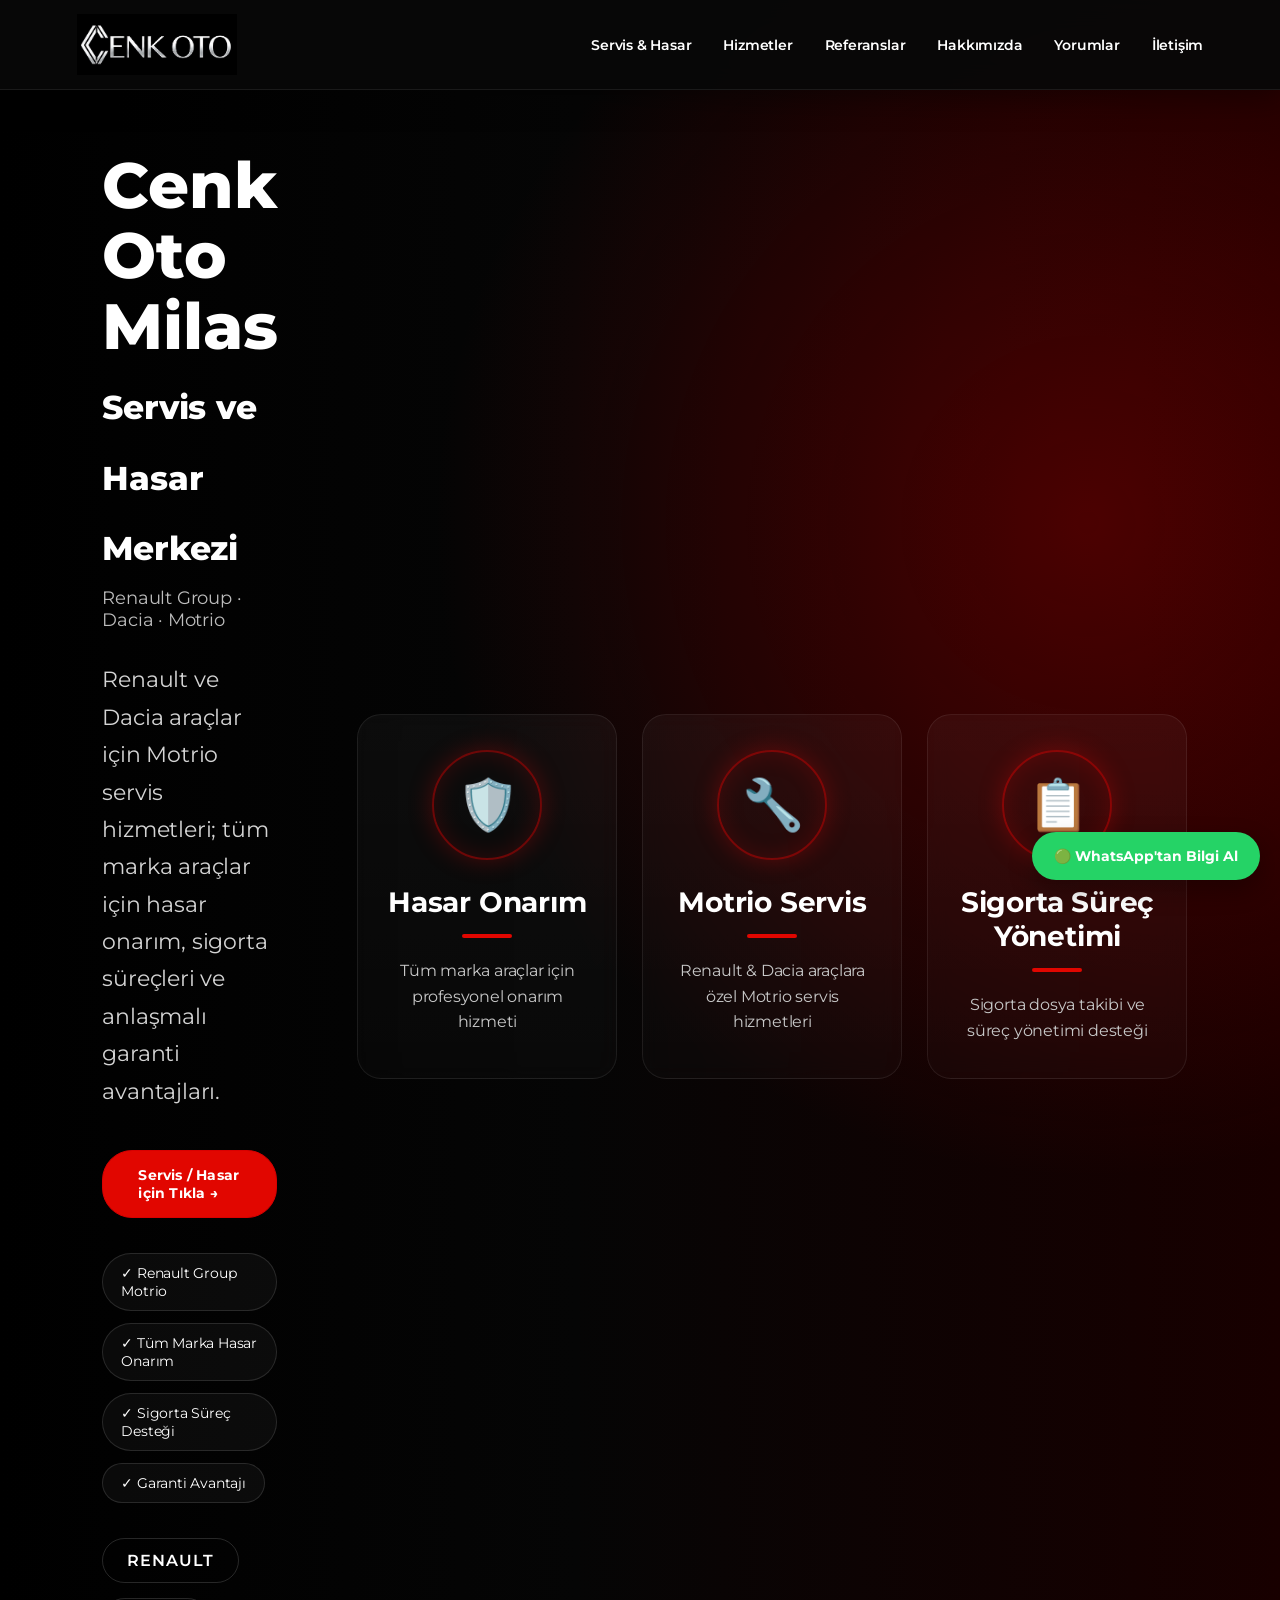
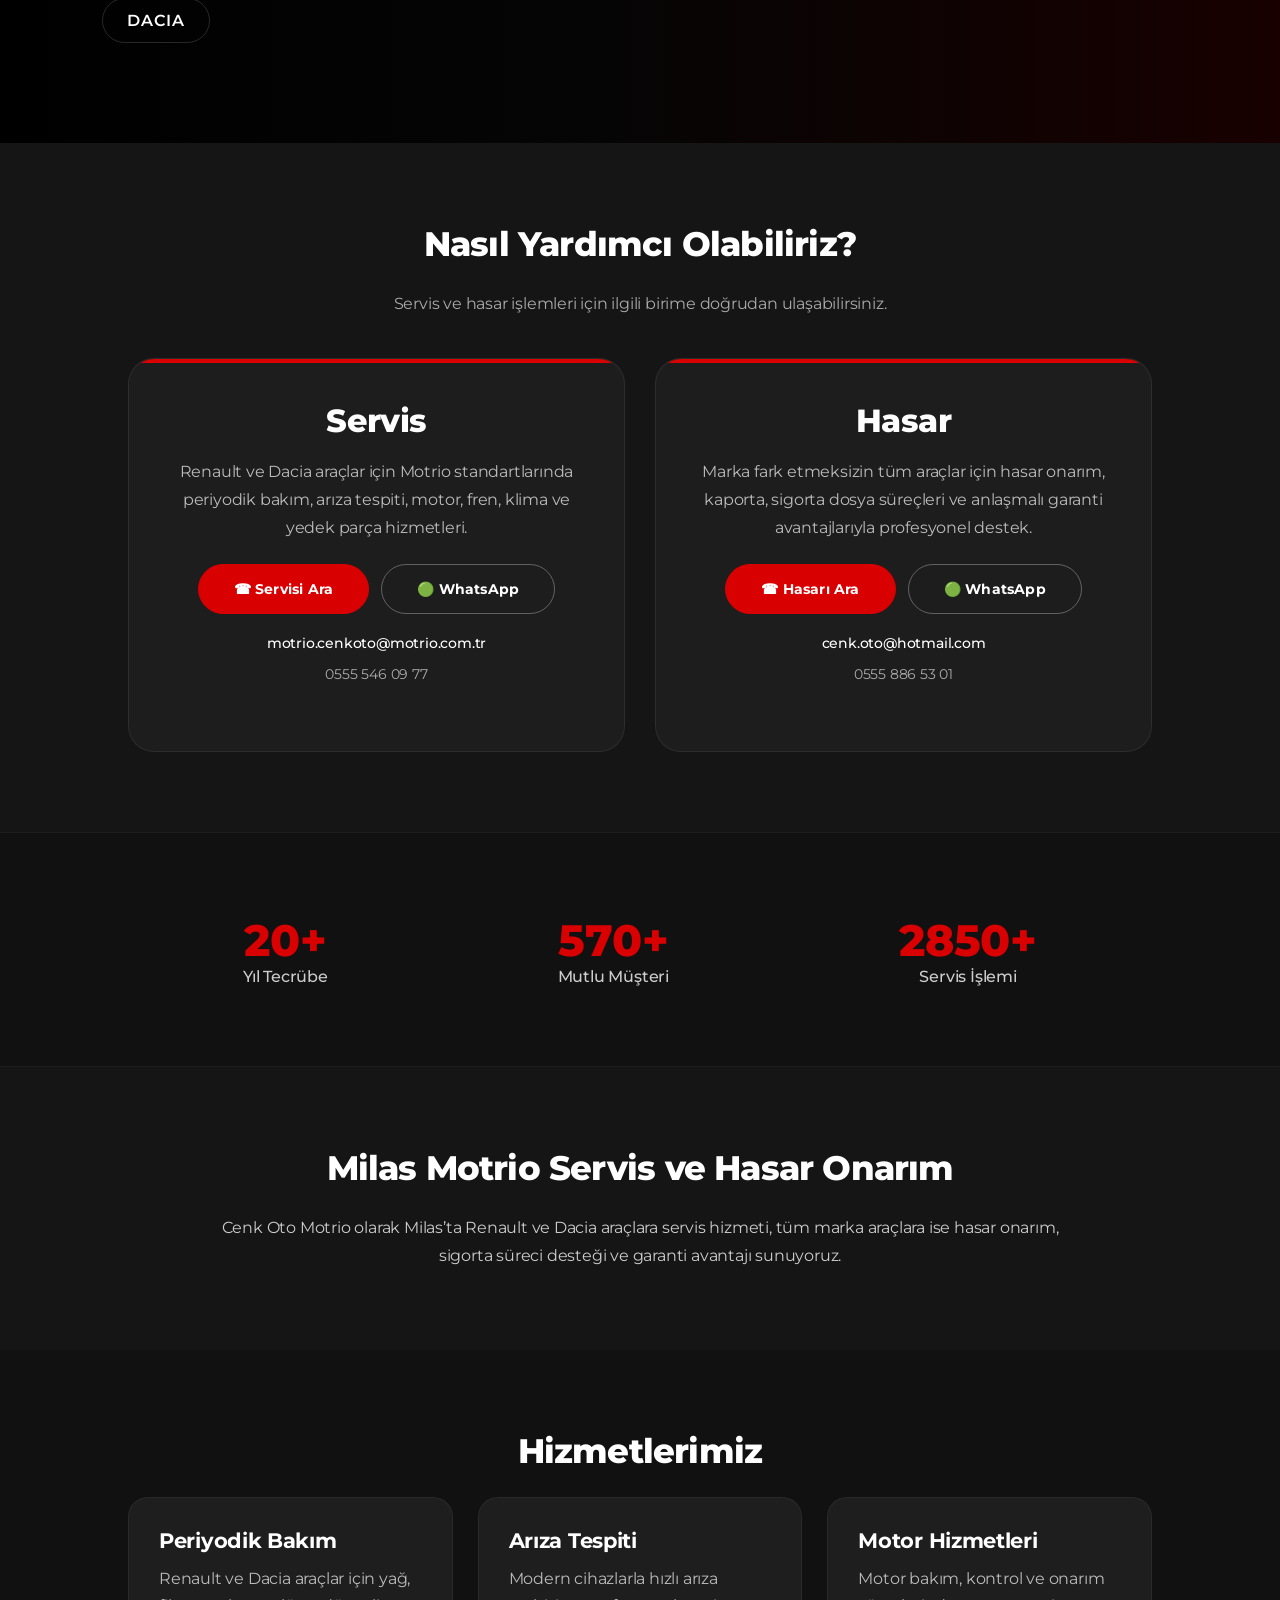
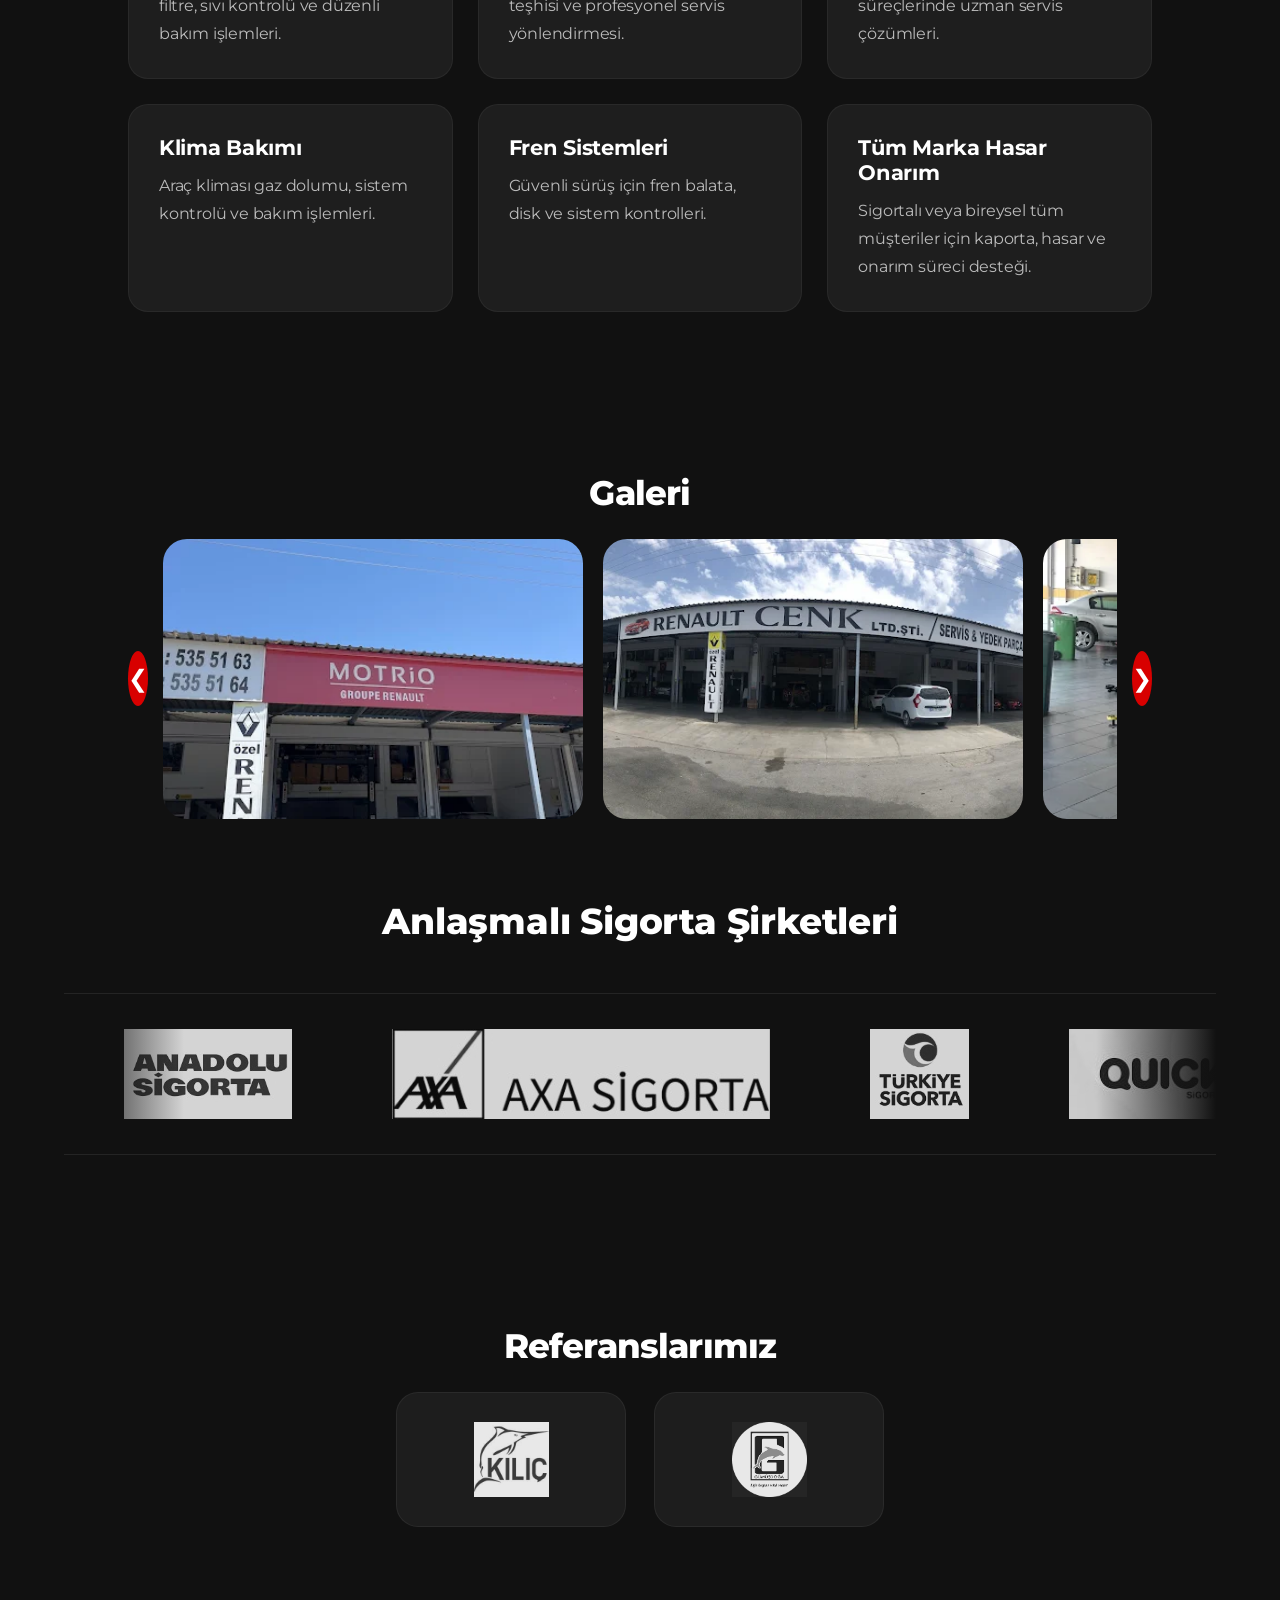
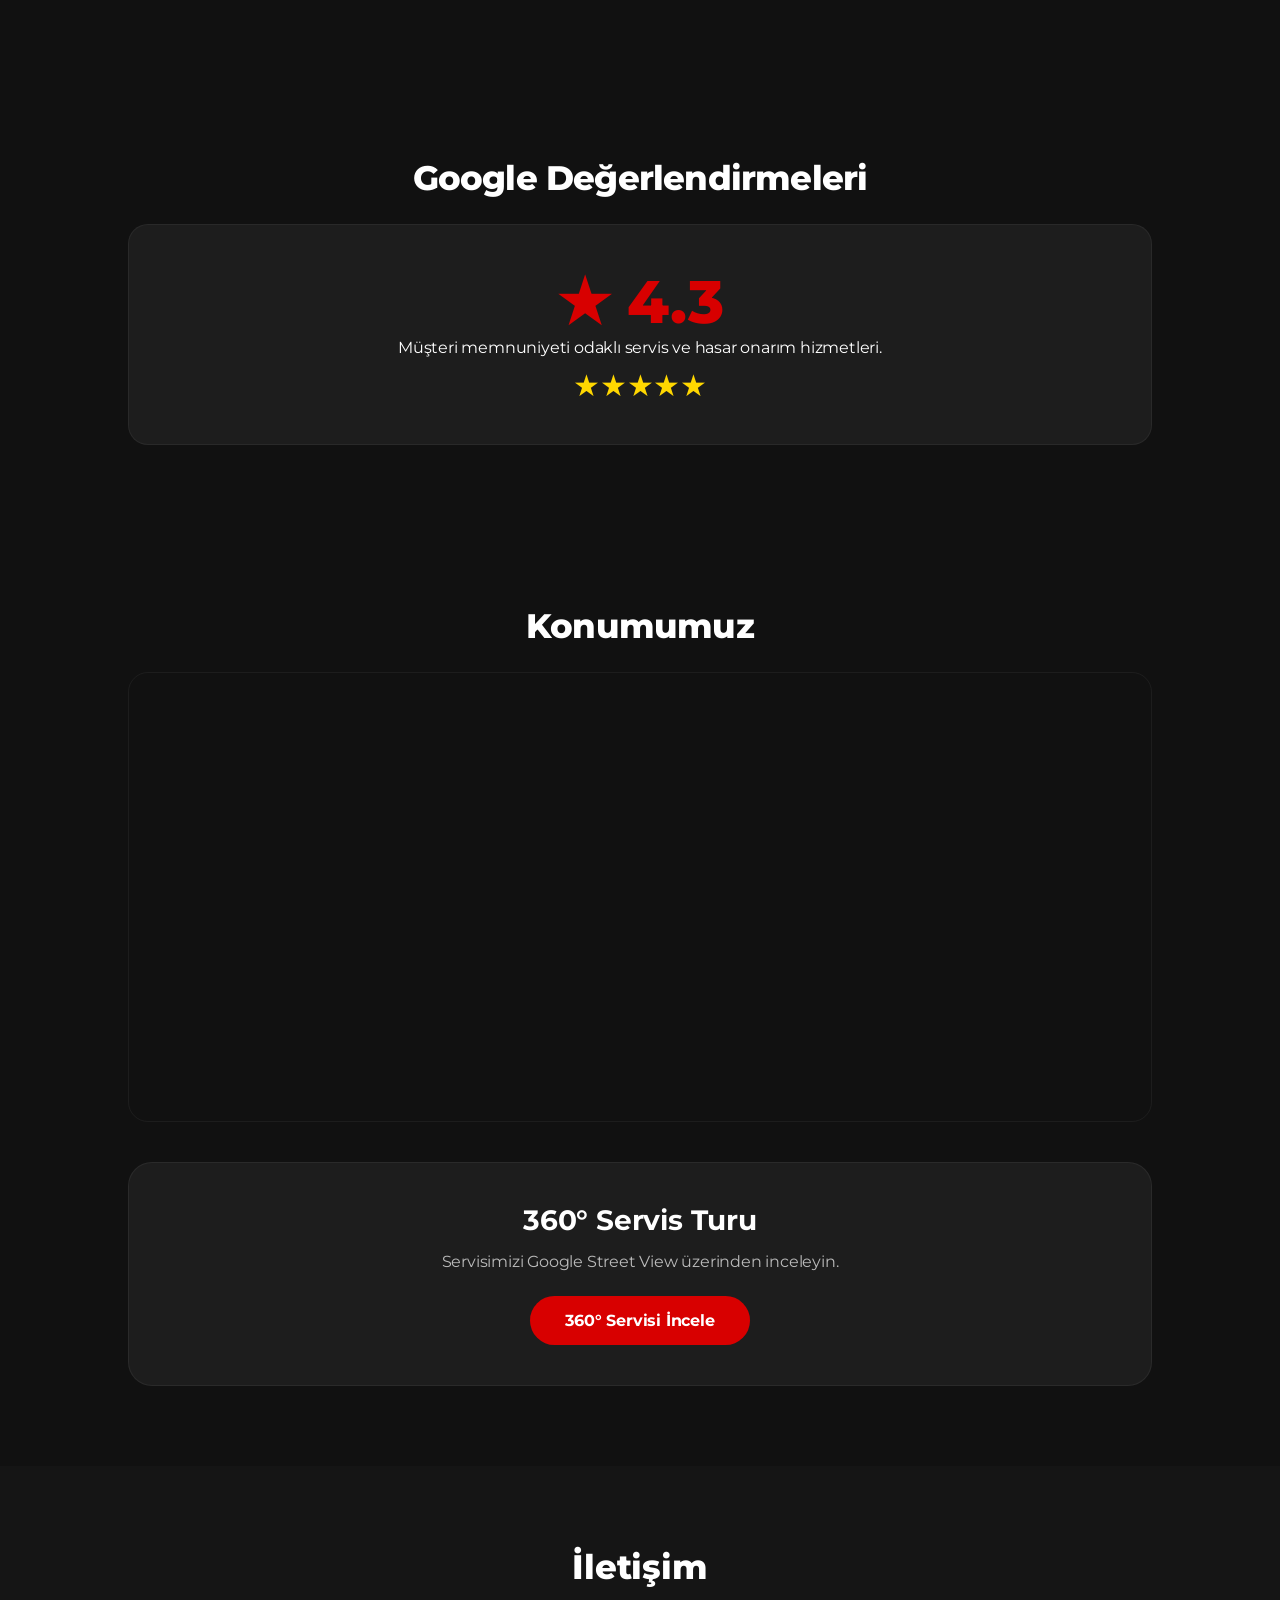
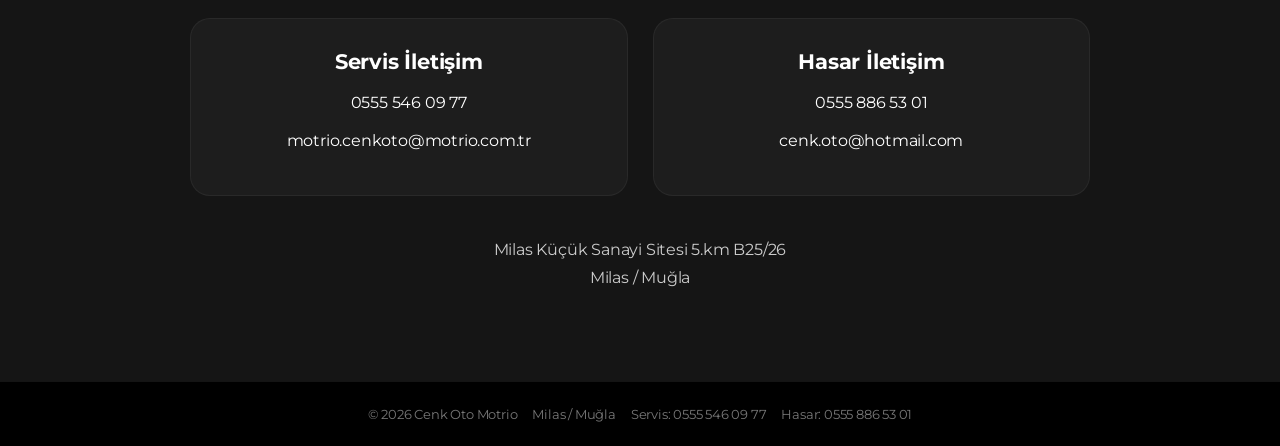
==== index.html @ 27df4b2a "Rename Index.html to index.html" ====
<!DOCTYPE html>
<html lang="tr">
<head>
  <meta charset="UTF-8">
  <meta name="viewport" content="width=device-width, initial-scale=1.0">

  <title>Milas Oto Servis ve Hasar Onarım | Cenk Oto Motrio</title>

  <meta name="description" content="Milas Cenk Oto Motrio; Renault ve Dacia araçlar için servis, tüm marka araçlar için hasar onarım, sigorta dosya süreçleri ve anlaşmalı garanti avantajları sunar.">

  <link rel="stylesheet" href="style.css">
  <link rel="icon" type="image/x-icon" href="images/favlogo.png">

  <link rel="preconnect" href="https://fonts.googleapis.com">
  <link rel="preconnect" href="https://fonts.gstatic.com" crossorigin>
  <link href="https://fonts.googleapis.com/css2?family=Montserrat:wght@400;500;600;700;800&display=swap" rel="stylesheet">
</head>

<body>

<main>

  <nav class="navbar">
    <div class="logoimg">
      <img src="images/logo.png" alt="Cenk Oto Motrio Milas Servis ve Hasar Merkezi">
    </div>

    <div class="menu-toggle">☰</div>

    <ul class="nav-links">
      <li><a href="#servis-hasar">Servis & Hasar</a></li>
      <li><a href="#hizmetler">Hizmetler</a></li>
      <li><a href="referanslar.html">Referanslar</a></li>
      <li><a href="hakkimizda.html">Hakkımızda</a></li>
      <li><a href="#yorumlar">Yorumlar</a></li>
      <li><a href="#iletisim">İletişim</a></li>
    </ul>
  </nav>

  
  
  <section class="hero">
  <div class="hero-inner">

    <div class="hero-left">
     

      <h1>Cenk Oto Milas<br><span style="font-size:33px">Servis ve Hasar Merkezi</span></h1>

      <p class="hero-kicker">Renault Group · Dacia · Motrio </p>

      <p class="hero-text">
        Renault ve Dacia araçlar için Motrio servis hizmetleri;
        tüm marka araçlar için hasar onarım, sigorta süreçleri
        ve anlaşmalı garanti avantajları.
      </p>
	  
	  <div class="hero-buttons">
       <a href="#servis-hasar" class="btn primary">
		  Servis / Hasar için Tıkla →
		</a>

       <!-- <a href="tel:05558865301" class="btn outline">
           Hasar Birimini Ara
        </a>
		
		

        <a href="https://wa.me/905555460977" target="_blank" class="btn whatsapp">
          🟢 WhatsApp'tan Bilgi Al
        </a> -->
      </div>

    
	  
 <div class="hero-badges">
        <span>✓ Renault Group Motrio</span>
        <span>✓ Tüm Marka Hasar Onarım</span>
        <span>✓ Sigorta Süreç Desteği</span>
        <span>✓ Garanti Avantajı</span>
      </div>
	  
	    <div class="brand-buttons">
        <span>RENAULT</span>
        <span>DACIA</span>
      </div>
      
    </div>

    <div class="hero-right">
      <div class="service-card">
        <div class="icon-circle">🛡️</div>
        <h3>Hasar Onarım</h3>
        <div class="red-line"></div>
        <p>Tüm marka araçlar için profesyonel onarım hizmeti</p>
      </div>

      <div class="service-card">
        <div class="icon-circle">🔧</div>
        <h3>Motrio Servis</h3>
        <div class="red-line"></div>
        <p>Renault & Dacia araçlara özel Motrio servis hizmetleri</p>
      </div>

      <div class="service-card">
        <div class="icon-circle">📋</div>
        <h3>Sigorta Süreç Yönetimi</h3>
        <div class="red-line"></div>
        <p>Sigorta dosya takibi ve süreç yönetimi desteği</p>
      </div>
    </div>

  </div>
</section>

  <section id="servis-hasar" class="service-choice">
    <h2 class="title">Nasıl Yardımcı Olabiliriz?</h2>

    <p class="section-intro">
      Servis ve hasar işlemleri için ilgili birime doğrudan ulaşabilirsiniz.
    </p>

    <div class="choice-cards">

      <div class="choice-card">
        <h3>Servis</h3>
        <p>
          Renault ve Dacia araçlar için Motrio standartlarında periyodik bakım,
          arıza tespiti, motor, fren, klima ve yedek parça hizmetleri.
        </p>

        <div class="card-buttons">
          <a href="tel:05555460977" class="btn">☎ Servisi Ara</a>
          <a href="https://wa.me/905555460977" target="_blank" class="btn secondary">🟢 WhatsApp</a>
        </div>

        <a href="mailto:motrio.cenkoto@motrio.com.tr" class="mail-link">
          motrio.cenkoto@motrio.com.tr
        </a>

        <p class="phone-text">0555 546 09 77</p>
      </div>

      <div class="choice-card">
        <h3>Hasar</h3>
        <p>
          Marka fark etmeksizin tüm araçlar için hasar onarım, kaporta,
          sigorta dosya süreçleri ve anlaşmalı garanti avantajlarıyla profesyonel destek.
        </p>

        <div class="card-buttons">
          <a href="tel:05558865301" class="btn">☎ Hasarı Ara</a>
          <a href="https://wa.me/905558865301" target="_blank" class="btn secondary">🟢 WhatsApp</a>
        </div>

        <a href="mailto:cenk.oto@hotmail.com" class="mail-link">
          cenk.oto@hotmail.com
        </a>

        <p class="phone-text">0555 886 53 01</p>
      </div>

    </div>
  </section>

  <section class="stats">
    <div class="stat">
      <h2 class="counter" data-target="20">20+</h2>
      <p>Yıl Tecrübe</p>
    </div>

    <div class="stat">
      <h2 class="counter" data-target="1000">1000+</h2>
      <p>Mutlu Müşteri</p>
    </div>

    <div class="stat">
      <h2 class="counter" data-target="5000">5000+</h2>
      <p>Servis İşlemi</p>
    </div>
  </section>

  <section id="motrio" class="motrio">
    <h2 class="title">Milas Motrio Servis ve Hasar Onarım</h2>

    <p>
      Cenk Oto Motrio olarak Milas’ta Renault ve Dacia araçlara servis hizmeti,
      tüm marka araçlara ise hasar onarım, sigorta süreci desteği ve garanti avantajı sunuyoruz.
    </p>
  </section>

  <section id="hizmetler">
    <h2 class="title">Hizmetlerimiz</h2>

    <div class="cards">
      <div class="card">
        <h3>Periyodik Bakım</h3>
        <p>Renault ve Dacia araçlar için yağ, filtre, sıvı kontrolü ve düzenli bakım işlemleri.</p>
      </div>

      <div class="card">
        <h3>Arıza Tespiti</h3>
        <p>Modern cihazlarla hızlı arıza teşhisi ve profesyonel servis yönlendirmesi.</p>
      </div>

      <div class="card">
        <h3>Motor Hizmetleri</h3>
        <p>Motor bakım, kontrol ve onarım süreçlerinde uzman servis çözümleri.</p>
      </div>

      <div class="card">
        <h3>Klima Bakımı</h3>
        <p>Araç kliması gaz dolumu, sistem kontrolü ve bakım işlemleri.</p>
      </div>

      <div class="card">
        <h3>Fren Sistemleri</h3>
        <p>Güvenli sürüş için fren balata, disk ve sistem kontrolleri.</p>
      </div>

      <div class="card">
        <h3>Tüm Marka Hasar Onarım</h3>
        <p>Sigortalı veya bireysel tüm müşteriler için kaporta, hasar ve onarım süreci desteği.</p>
      </div>
    </div>
  </section>
  
  
  <section class="gallery-section">

    <h2 class="title">Galeri</h2>

    <div class="gallery-slider">

        <button class="gallery-btn prev">
            ❮
        </button>

        <div class="gallery-track">

              <img src="images/servis1.jpg" alt="Milas Renault Dacia araç bakım servisi">
      <img src="images/servis2.jpg" alt="Cenk Oto Motrio servis alanı">
      <img src="images/servis3.jpg" alt="Renault Dacia arıza tespit ve bakım hizmeti">
      <img src="images/ofis1.jfif" alt="Cenk Oto Milas servis ofisi">
      <img src="images/ofis2.jfif" alt="Motrio Milas müşteri kabul alanı">
      <img src="images/ofis3.jfif" alt="Milas oto servis ofis alanı">
      <img src="images/ofis4.jfif" alt="Cenk Oto servis bekleme alanı">
      <img src="images/ofis5.jfif" alt="Renault Dacia servis danışma alanı">
      <img src="images/ofis6.jfif" alt="Cenk Oto Motrio ofis görseli">
      <img src="images/ofis7.jfif" alt="Milas araç bakım servisi ofisi">
      <img src="images/ofis8.jfif" alt="Cenk Oto iç mekan görseli">
      <img src="images/ofis9.jfif" alt="Motrio Renault Dacia servis iç mekan">

        </div>

        <button class="gallery-btn next">
            ❯
        </button>

    </div>

</section>

  
  
<h3 class="ref-title">Anlaşmalı Sigorta Şirketleri</h3>

<div class="insurance-marquee">

    <div class="insurance-track">

        <img src="images/anadolu.jpg" alt="">
        <img src="images/axa.jpg" alt="">
        <img src="images/turkiyesigorta.jpg" alt="">
        <img src="images/quick.jpg" alt="">
        <img src="images/ankarasigorta.jpg" alt="">
        <img src="images/sampo.jpg" alt="">
        <img src="images/neova.jpg" alt="">
        <img src="images/generali.jpg" alt="">
        <img src="images/allianz.jpg" alt="">

        <!-- Aynı logolar tekrar -->

        <img src="images/anadolu.jpg" alt="">
        <img src="images/axa.jpg" alt="">
        <img src="images/turkiyesigorta.jpg" alt="">
        <img src="images/quick.jpg" alt="">
        <img src="images/ankarasigorta.jpg" alt="">
        <img src="images/sampo.jpg" alt="">
        <img src="images/neova.jpg" alt="">
        <img src="images/generali.jpg" alt="">
        <img src="images/allianz.jpg" alt="">

    </div>

</div>
  <section id="referanslar">
    <h2 class="title">Referanslarımız</h2>

    <div class="ref-logos">
      <div class="ref-logo-card">
        <img src="images/kilic.png" alt="Cenk Oto referans firma Kılıç">
      </div>

      <div class="ref-logo-card">
        <img src="images/gumusdoga.png" alt="Cenk Oto referans firma Gümüşdoğa">
      </div>
    </div>
  </section>

  <section id="yorumlar">
    <h2 class="title">Google Değerlendirmeleri</h2>

    <div class="rating-box">
      <div class="big-rating">★ 4.3</div>
      <p>Müşteri memnuniyeti odaklı servis ve hasar onarım hizmetleri.</p>
      <div class="stars">★★★★★</div>
    </div>
  </section>

  <section id="harita">
    <h2 class="title">Konumumuz</h2>

    <div class="map-container">
      <iframe
        src="https://maps.google.com/maps?q=Milas%20Küçük%20Sanayi%20Sitesi%205.km%20B25/26%20Milas&t=&z=15&ie=UTF8&iwloc=&output=embed"
        loading="lazy"
        allowfullscreen>
      </iframe>
    </div>
	
	<div class="streetview-box">

    <h3>360° Servis Turu</h3>

    <p>
        Servisimizi Google Street View üzerinden inceleyin.
    </p>

    <a
        href="https://www.google.com/local/place/fid/0x14bef983bb1468d7:0xcd7423a9612e0407/photosphere?iu=https://streetviewpixels-pa.googleapis.com/v1/thumbnail?panoid%3DuSrXR_xtUWiTjOzOXdzDWg%26cb_client%3Dlu.gallery.gps%26w%3D160%26h%3D106%26yaw%3D28.90935%26pitch%3D0%26thumbfov%3D100"
        target="_blank"
        class="street-btn">

        360° Servisi İncele

    </a>

</div>
  </section>
  

  <section id="iletisim" class="contact">
    <h2>İletişim</h2>

    <div class="contact-columns">
      <div>
        <h3>Servis İletişim</h3>
        <p><a href="tel:05555460977">0555 546 09 77</a></p>
        <p><a href="mailto:motrio.cenkoto@motrio.com.tr">motrio.cenkoto@motrio.com.tr</a></p>
      </div>

      <div>
        <h3>Hasar İletişim</h3>
        <p><a href="tel:05558865301">0555 886 53 01</a></p>
        <p><a href="mailto:cenk.oto@hotmail.com">cenk.oto@hotmail.com</a></p>
      </div>
    </div>

    <p>
      Milas Küçük Sanayi Sitesi 5.km B25/26<br>
      Milas / Muğla
    </p>
  </section>

  <div class="whatsapp-container">
    <button class="whatsapp-main"> 🟢 WhatsApp'tan Bilgi Al</button>

    <div class="whatsapp-options">
      <a href="https://wa.me/905555460977" target="_blank" class="wa-service">
        Servis WhatsApp
      </a>

      <a href="https://wa.me/905558865301" target="_blank" class="wa-damage">
        Hasar WhatsApp
      </a>
    </div>
  </div>

</main>

<footer>
  <span>© 2026 Cenk Oto Motrio</span>
  <span>Milas / Muğla</span>
  <span>Servis: 0555 546 09 77</span>
  <span>Hasar: 0555 886 53 01</span>
</footer>

<script src="script.js"></script>

</body>
</html>
---- style.css ----
*{
  margin:0;
  padding:0;
  box-sizing:border-box;
  font-family:'Montserrat', Arial, sans-serif;
}

html, body{
  height:100%;
}

html{
  scroll-behavior:smooth;
}

body{
  background:#111;
  color:white;
  min-height:100vh;
  display:flex;
  flex-direction:column;
  letter-spacing:-0.2px;
}

main{
  flex:1;
}

/* NAVBAR */
/* ==========================
   NAVBAR
========================== */

.navbar{
  position:fixed;
  top:0;
  left:0;
  width:100%;
  height:90px;

  padding:0 6%;

  display:flex;
  justify-content:space-between;
  align-items:center;

  background:rgba(8,8,8,.94);
  backdrop-filter:blur(14px);

  border-bottom:1px solid rgba(255,255,255,.08);

  z-index:1000;

  box-shadow:
    0 8px 28px rgba(0,0,0,.35);
}

.logoimg{
  display:flex;
  align-items:center;
}

.logoimg img{
  height:62px;
  width:auto;
  object-fit:contain;
  transition:.3s;
}

.logoimg img:hover{
  transform:scale(1.02);
}

.nav-links{
  display:flex;
  align-items:center;
  gap:32px;
  list-style:none;
  margin:0;
}

.nav-links a{
  color:white;
  text-decoration:none;

  font-size:14px;
  font-weight:600;

  position:relative;

  transition:.3s;
}

.nav-links a::after{
  content:"";

  position:absolute;

  left:0;
  bottom:-8px;

  width:0;
  height:2px;

  background:#d80000;

  transition:.3s;
}

.nav-links a:hover::after{
  width:100%;
}

.nav-links a:hover{
  color:#fff;
}

.menu-toggle{
  display:none;
  font-size:30px;
  cursor:pointer;
}

/* HERO */

   .hero {
    position: relative;
    padding: 150px 8% 100px;
    overflow: hidden;
    background:
        radial-gradient(circle at 85% 30%, rgba(180,0,0,0.35) 0%, transparent 40%),
        linear-gradient(90deg, #000000 0%, #050505 45%, #180000 100%);
}


.hero-inner {
    max-width: 1500px;
    margin: 0 auto;
    display: flex;
    align-items: center;
    justify-content: space-between;
    gap: 80px;
}

/* SOL TARAF */

.hero-left {
    flex: 1;
    max-width: 700px;
}

.hero-badges {
    display: flex;
    flex-wrap: wrap;
    gap: 12px;
    margin-bottom: 35px;
}

.hero-badges span {
    padding: 10px 18px;
    border-radius: 999px;
    border: 1px solid rgba(255,255,255,0.12);
    background: rgba(255,255,255,0.04);
    color: #fff;
    font-size: 14px;
}

.hero h1 {
    font-size: 64px;
    line-height: 1.1;
    font-weight: 800;
    color: #fff;
    margin-bottom: 15px;
}

.hero-kicker {
    color: #bdbdbd;
    margin-bottom: 30px;
    font-size: 18px;
}

.hero-text {
    color: #d4d4d4;
    font-size: 22px;
    line-height: 1.7;
    max-width: 650px;
    margin-bottom: 40px;
}

/* BUTONLAR */

.hero-buttons {
    display: flex;
    flex-wrap: wrap;
    gap: 16px;
    margin-bottom: 35px;
}

.btn {
    display: inline-flex;
    align-items: center;
    justify-content: center;
    text-decoration: none;
    padding: 16px 28px;
    border-radius: 999px;
    font-weight: 600;
    transition: .3s;
}

.btn.primary {
    background: #e10600;
    color: white;
}

.btn.primary:hover {
    background: #ff1d16;
    transform: translateY(-2px);
}

.btn.outline {
    border: 1px solid rgba(255,255,255,0.25);
    color: white;
}

.btn.outline:hover {
    background: rgba(255,255,255,0.08);
}

.btn.whatsapp {
    background: #25D366;
    color: white;
}

.btn.whatsapp:hover {
    background: #2df079;
}

/* MARKALAR */

.brand-buttons {
    display: flex;
    gap: 15px;
    flex-wrap: wrap;
}

.brand-buttons span {
    border: 1px solid rgba(255,255,255,0.15);
    padding: 12px 24px;
    border-radius: 999px;
    color: white;
    font-weight: 600;
    letter-spacing: 1px;
}

/* SAĞ TARAF */

.hero-right {
    flex: 1;
    display: flex;
    justify-content: center;
    gap: 25px;
}

.service-card {
    width: 260px;
    min-height: 340px;
    text-align: center;
    padding: 35px 25px;
    border-radius: 24px;

    background:
        linear-gradient(
            180deg,
            rgba(255,255,255,0.04),
            rgba(255,255,255,0.02)
        );

    border: 1px solid rgba(255,255,255,0.08);

    backdrop-filter: blur(10px);

    transition: .3s;
}

.service-card:hover {
    transform: translateY(-8px);
    border-color: rgba(255,0,0,0.35);
}

.icon-circle {
    width: 110px;
    height: 110px;
    margin: 0 auto 25px;

    display: flex;
    align-items: center;
    justify-content: center;

    font-size: 50px;

    border-radius: 50%;

    border: 2px solid rgba(255,0,0,0.4);

    box-shadow:
        0 0 25px rgba(255,0,0,0.25),
        inset 0 0 25px rgba(255,0,0,0.15);

    color: white;
}

.service-card h3 {
    color: white;
    font-size: 28px;
    margin-bottom: 15px;
}

.red-line {
    width: 50px;
    height: 4px;
    background: #e10600;
    margin: 0 auto 20px;
    border-radius: 99px;
}

.service-card p {
    color: #c8c8c8;
    line-height: 1.6;
    font-size: 16px;
}

/* RESPONSIVE */

@media(max-width:1200px){

 .hero{
        padding:110px 20px 70px;
    }
    .hero-inner{
        flex-direction:column;
        text-align:center;
    }

    .hero-left{
        max-width:100%;
    }

    .hero-badges,
    .hero-buttons,
    .brand-buttons{
        justify-content:center;
    }

    .hero-right{
        flex-wrap:wrap;
    }
}

@media(max-width:768px){

    .hero{
        padding:70px 20px;
    }

    .hero h1{
        font-size:42px;
    }

    .hero-text{
        font-size:18px;
    }

    .service-card{
        width:100%;
        max-width:340px;
    }
}


.btn{
  display:inline-block;
  padding:15px 35px;
  background:#d80000;
  border-radius:30px;
  text-decoration:none;
  color:white;
  transition:.3s;
  font-size:14px;
  font-weight:700;
  letter-spacing:.2px;
  border:1px solid #d80000;
}

.btn:hover{
  background:white;
  color:#d80000;
  transform:translateY(-2px);
}

.btn.secondary{
  background:transparent;
  border:1px solid rgba(255,255,255,.3);
  color:white;
}

.btn.secondary:hover{
  background:white;
  color:#111;
}

/* HERO BRANDS */

.hero-brands{
  display:flex;
  justify-content:center;
  gap:15px;
  margin-top:28px;
  flex-wrap:wrap;
}

.hero-brands span{
  padding:10px 18px;
  border-radius:30px;
  border:1px solid rgba(255,255,255,.15);
  background:rgba(255,255,255,.05);
  font-size:13px;
  letter-spacing:2px;
}

/* SECTIONS */

section{
  padding:80px 10%;
}

.title{
  text-align:center;
  margin-bottom:25px;
  font-size:34px;
  font-weight:800;
  letter-spacing:-0.8px;
}

.section-intro{
  text-align:center;
  color:#aaa;
  max-width:700px;
  margin:0 auto 40px;
  font-size:15.5px;
  line-height:1.8;
}

/* SERVIS HASAR */

.service-choice{
  background:#151515;
}

.choice-cards{
  display:grid;
  grid-template-columns:repeat(2,1fr);
  gap:30px;
  max-width:1100px;
  margin:auto;
}

.choice-card{
  background:#1d1d1d;
  padding:42px;
  border-radius:26px;
  border:1px solid rgba(255,255,255,.07);
  transition:.3s;
  text-align:center;
  position:relative;
  overflow:hidden;
}

.choice-card::before{
  content:"";
  position:absolute;
  top:0;
  left:0;
  width:100%;
  height:4px;
  background:#d80000;
}

.choice-card:hover{
  transform:translateY(-8px);
  border-color:rgba(216,0,0,.45);
}

.choice-card h3{
  font-size:32px;
  font-weight:800;
  letter-spacing:-0.6px;
  margin-bottom:18px;
}

.choice-card p{
  color:#bbb;
  font-size:15.5px;
  line-height:1.8;
  margin-bottom:22px;
}

.card-buttons{
  display:flex;
  justify-content:center;
  gap:12px;
  flex-wrap:wrap;
  margin-bottom:20px;
}

.mail-link{
  display:block;
  margin-top:12px;
  color:white;
  text-decoration:none;
  transition:.3s;
  word-break:break-word;
  font-size:14px;
  font-weight:500;
}

.mail-link:hover{
  color:#d80000;
}

.phone-text{
  margin-top:10px;
  color:#aaa !important;
  font-size:14px !important;
}

/* STATS */

.stats{
  display:flex;
  justify-content:space-around;
  padding:80px 10%;
  background:#111;
  border-top:1px solid rgba(255,255,255,.05);
  border-bottom:1px solid rgba(255,255,255,.05);
}

.stat{
  text-align:center;
}

.stat h2{
  color:#d80000;
  font-size:44px;
  font-weight:800;
}

.stat p{
  color:#ccc;
  font-weight:500;
}

/* MOTRIO */

.motrio{
  text-align:center;
  background:#151515;
}

.motrio p{
  max-width:850px;
  margin:auto;
  color:#ccc;
  font-size:15.5px;
  line-height:1.8;
}

/* CARDS */

.cards{
  display:grid;
  grid-template-columns:repeat(auto-fit,minmax(250px,1fr));
  gap:25px;
}

.card{
  background:#1e1e1e;
  padding:30px;
  border-radius:20px;
  transition:.3s;
  border:1px solid rgba(255,255,255,.05);
}

.card:hover{
  transform:translateY(-8px);
  border-color:rgba(216,0,0,.4);
}

.card h3{
  font-size:21px;
  font-weight:700;
  letter-spacing:-0.3px;
  margin-bottom:12px;
}

.card p{
  color:#bbb;
  font-size:15.5px;
  line-height:1.8;
}

/* GALLERY */.gallery-slider{
    position:relative;
    display:flex;
    align-items:center;
    gap:15px;
}

.gallery-track{
    display:flex;
    gap:20px;
    overflow-x:auto;

    scroll-behavior:smooth;

    scrollbar-width:none;
}

.gallery-track::-webkit-scrollbar{
    display:none;
}

.gallery-track img{
    width:420px;
    height:280px;

    object-fit:cover;

    border-radius:24px;

    flex-shrink:0;

    transition:.3s;
}

.gallery-track img:hover{
    transform:scale(1.02);
}

.gallery-btn{
    width:55px;
    height:55px;

    border:none;

    border-radius:50%;

    background:#d80000;

    color:white;

    font-size:24px;

    cursor:pointer;

    transition:.3s;
}

.gallery-btn:hover{
    transform:scale(1.08);
}
}

/* REFERENCES */

.ref-logos{
  display:flex;
  justify-content:center;
  align-items:center;
  gap:40px;
  flex-wrap:wrap;
}

.ref-logo-card{
  background:#1d1d1d;
  padding:35px;
  border-radius:24px;
  border:1px solid rgba(255,255,255,.05);
  transition:.3s;
  width:260px;
  height:160px;
  display:flex;
  justify-content:center;
  align-items:center;
}

.ref-logo-card:hover{
  transform:translateY(-8px);
  border-color:rgba(216,0,0,.4);
}

.ref-logo-card img{
  max-width:100%;
  max-height:80px;
  object-fit:contain;
  filter:grayscale(100%);
  opacity:.9;
  transition:.3s;
}

.ref-logo-card:hover img{
  filter:grayscale(0);
  opacity:1;
}

/* RATING */

.rating-box{
  background:#1d1d1d;
  padding:40px;
  border-radius:20px;
  text-align:center;
  border:1px solid rgba(255,255,255,.05);
}

.big-rating{
  font-size:60px;
  color:#d80000;
  font-weight:800;
}

.stars{
  color:gold;
  font-size:30px;
  margin-top:10px;
}

/* MAP */

.map-container{
  height:450px;
  overflow:hidden;
  border-radius:20px;
  border:1px solid rgba(255,255,255,.05);
}

.map-container iframe{
  width:100%;
  height:100%;
  border:0;
}

/* CONTACT */

.contact{
  background:#151515;
  text-align:center;
}

.contact h2{
  font-size:34px;
  font-weight:800;
  margin-bottom:30px;
}

.contact-columns{
  display:grid;
  grid-template-columns:repeat(2,1fr);
  gap:25px;
  max-width:900px;
  margin:0 auto 40px;
}

.contact-columns div{
  background:#1d1d1d;
  padding:30px;
  border-radius:20px;
  border:1px solid rgba(255,255,255,.05);
}

.contact h3{
  margin-bottom:15px;
  font-size:21px;
  font-weight:700;
}

.contact p{
  color:#ccc;
  font-size:15.5px;
  line-height:1.8;
  margin-bottom:10px;
}

.contact a{
  color:white;
  text-decoration:none;
}

.contact a:hover{
  color:#d80000;
}

/* WHATSAPP */

.whatsapp-container{
  position:fixed;
  right:20px;
  bottom:20px;
  z-index:9999;
}

.whatsapp-main{
  background:#25d366;
  color:white;
  border:none;
  padding:15px 22px;
  border-radius:50px;
  cursor:pointer;
  font-weight:700;
  font-size:14px;
  box-shadow:0 10px 25px rgba(0,0,0,.3);
}

.whatsapp-options{
  position:absolute;
  bottom:70px;
  right:0;
  display:none;
  flex-direction:column;
  gap:10px;
}

.whatsapp-options.show{
  display:flex;
}

.whatsapp-options a{
  text-decoration:none;
  color:white;
  padding:12px 18px;
  border-radius:16px;
  white-space:nowrap;
  font-size:14px;
  font-weight:600;
}

.wa-service{
  background:#d80000;
}

.wa-damage{
  background:#333;
}

/* FOOTER */

footer{
  display:flex;
  justify-content:center;
  align-items:center;
  gap:15px;
  flex-wrap:wrap;
  background:black;
  padding:24px 10%;
  color:#777;
  font-size:13px;
  border-top:1px solid rgba(255,255,255,.08);
  text-align:center;
}

/* ANIMATION */

.pulse{
  animation:pulse .8s ease;
}

@keyframes pulse{
  0%{ transform:scale(1); }
  50%{ transform:scale(1.08); }
  100%{ transform:scale(1); }
}

/* MOBILE */

@media(max-width:1024px){
  .gallery{
    grid-template-columns:repeat(3,1fr);
  }

  .logo h1{
    font-size:42px;
  }
}

@media(max-width:768px){
  .menu-toggle{
    display:block;
    margin-top:8px;
  }

  .nav-links{
    position:absolute;
    top:105px;
    left:0;
    width:100%;
    display:none;
    background:#111;
    flex-direction:column;
    text-align:center;
    padding:25px;
  }

  .nav-links.active{
    display:flex;
  }

  .hero{
    padding-top:210px;
  }

  .logo h1{
    font-size:32px;
    letter-spacing:-0.8px;
  }

  .logo small{
    font-size:11px;
    letter-spacing:3px;
  }

  .hero-content p{
    font-size:16px;
  }

  .hero-buttons,
  .card-buttons{
    flex-direction:column;
    align-items:center;
  }

  .btn{
    width:100%;
    max-width:290px;
  }

  .choice-cards{
    grid-template-columns:1fr;
  }

  .choice-card{
    padding:32px 24px;
  }

  .choice-card h3{
    font-size:28px;
  }

  .stats{
    flex-direction:column;
    gap:30px;
  }

  .contact-columns{
    grid-template-columns:1fr;
  }

  .gallery{
    grid-template-columns:repeat(2,1fr);
  }

  .gallery img:first-child{
    grid-column:span 2;
    grid-row:span 1;
    height:300px;
  }

  footer{
    flex-direction:column;
    gap:8px;
  }
}

@media(max-width:480px){
  section{
    padding:60px 6%;
  }

  .logo h1{
    font-size:29px;
  }

  .title{
    font-size:28px;
  }

  .gallery{
    grid-template-columns:1fr;
  }

  .gallery img,
  .gallery img:first-child{
    grid-column:span 1;
    height:230px;
  }

  .whatsapp-container{
    right:12px;
    bottom:12px;
  }
}
.streetview-box{
    margin-top:40px;
    background:#1d1d1d;
    padding:40px;
    border-radius:24px;
    text-align:center;
    border:1px solid rgba(255,255,255,.06);
}

.streetview-box h3{
    font-size:28px;
    margin-bottom:15px;
}

.streetview-box p{
    color:#bbb;
    margin-bottom:25px;
}

.street-btn{
    display:inline-block;
    padding:15px 35px;
    background:#d80000;
    color:white;
    text-decoration:none;
    border-radius:30px;
    transition:.3s;
    font-weight:700;
}

.street-btn:hover{
    background:white;
    color:#d80000;
}
.top-badges{
    display:flex;
    justify-content:center;
    gap:12px;
    flex-wrap:wrap;
    margin-bottom:30px;
}

.top-badges span{
    padding:10px 18px;
    border-radius:30px;
    background:rgba(255,255,255,.05);
    border:1px solid rgba(255,255,255,.1);
    font-size:13px;
    color:#ddd;
}

@media(max-width:768px){

  .navbar{
    height:85px;
    padding:0 5%;
  }

  .menu-toggle{
    display:block;
  }

  .nav-links{
    position:absolute;

    top:85px;
    left:0;

    width:100%;

    display:none;

    background:#0b0b0b;

    flex-direction:column;

    padding:25px;
  }

  .nav-links.active{
    display:flex;
  }

  .hero{
    padding-top:150px;
  }

  .logo h1{
    font-size:30px;
  }
}
/* HAKKIMIZDA SAYFASI */

.hakkimizda{
  padding:160px 10% 90px;
  background:#111;
  min-height:calc(100vh - 90px);
}

.about-container{
  max-width:1000px;
  margin:0 auto;
}

.about-text{
  background:#1a1a1a;
  border:1px solid rgba(255,255,255,.05);
  border-radius:28px;
  padding:50px;
}

.about-text h2{
  text-align:center;
  font-size:42px;
  margin-bottom:15px;
  font-weight:800;
  color:#fff;
}

.about-full p{
  color:#cfcfcf;
  line-height:1.9;
  font-size:16px;
  margin-bottom:18px;
}

/* REFERANSLAR SAYFASI */

.ref-page{
  padding:160px 10% 90px;
  background:#111;
  min-height:calc(100vh - 90px);
}

.ref-title{
  text-align:center;
  color:#fff;
  font-size:36px;
  font-weight:800;
  margin-bottom:28px;
}

.ref-subtitle{
  text-align:center;
  color:#aaa;
  font-size:16px;
  margin-bottom:40px;
}

.ref-logos{
  display:flex;
  justify-content:center;
  align-items:center;
  gap:28px;
  flex-wrap:wrap;
  max-width:1200px;
  margin:0 auto 70px;
}

.ref-logo-card{
  background:#1d1d1d;
  padding:28px;
  border-radius:22px;
  border:1px solid rgba(255,255,255,.06);
  width:230px;
  height:135px;
  display:flex;
  justify-content:center;
  align-items:center;
  transition:.3s;
}

.ref-logo-card:hover{
  transform:translateY(-6px);
  border-color:rgba(216,0,0,.4);
}

.ref-logo-card img{
  max-width:100%;
  max-height:75px;
  object-fit:contain;
  filter:grayscale(100%);
  opacity:.9;
  transition:.3s;
}

.ref-logo-card:hover img{
  filter:grayscale(0);
  opacity:1;
}

.ref-grid{
  display:grid;
  grid-template-columns:repeat(2,1fr);
  gap:30px;
  max-width:900px;
  margin:0 auto;
}

.ref-card{
  background:#1d1d1d;
  border:1px solid rgba(255,255,255,.06);
  border-radius:24px;
  padding:35px;
  text-align:center;
  transition:.3s;
}

.ref-card:hover{
  transform:translateY(-6px);
  border-color:rgba(216,0,0,.4);
}

.ref-card img{
  max-width:180px;
  max-height:90px;
  object-fit:contain;
  margin-bottom:25px;
}

.ref-card h3{
  font-size:22px;
  margin-bottom:12px;
  color:#fff;
}

.ref-card p{
  color:#bbb;
  line-height:1.7;
}

/* MOBILE */

@media(max-width:768px){
  .hakkimizda,
  .ref-page{
    padding:130px 6% 60px;
  }

  .about-text{
    padding:30px 24px;
  }

  .about-text h2,
  .ref-title{
    font-size:30px;
  }

  .ref-logo-card{
    width:100%;
    max-width:300px;
  }

  .ref-grid{
    grid-template-columns:1fr;
  }
}

/* SADECE MOBİL HERO İYİLEŞTİRME */
@media(max-width:768px){

  .hero{
    padding:135px 18px 70px;
    min-height:auto;
    background:
      radial-gradient(circle at 50% 28%, rgba(216,0,0,.38), transparent 38%),
      linear-gradient(180deg, #050505 0%, #160000 55%, #070707 100%);
  }

  .hero-inner{
    gap:38px;
  }

  .hero-left{
    text-align:center;
  }

  .hero h1{
    font-size:40px;
    line-height:1.12;
    margin-bottom:18px;
    letter-spacing:-1.4px;
  }

  .hero-kicker{
    font-size:16px;
    color:#d0d0d0;
    margin-bottom:22px;
  }

  .hero-text{
    font-size:17px;
    line-height:1.75;
    max-width:96%;
    margin:0 auto 28px;
    color:#e0e0e0;
  }

  .hero-badges{
    order:2;
    display:grid;
    grid-template-columns:1fr;
    gap:12px;
    margin:28px auto;
    max-width:340px;
  }

  .hero-badges span{
    font-size:15px;
    padding:13px 18px;
    background:rgba(255,255,255,.055);
    border:1px solid rgba(255,255,255,.14);
  }

  .hero-buttons{
    display:grid;
    grid-template-columns:1fr;
    gap:14px;
    max-width:340px;
    margin:0 auto 28px;
  }

  .hero-buttons .btn{
    width:100%;
    max-width:340px;
    padding:16px 22px;
    font-size:15px;
    border-radius:24px;
  }

  .btn.whatsapp{
    box-shadow:0 12px 30px rgba(37,211,102,.28);
  }

  .brand-buttons{
    justify-content:center;
    gap:10px;
    margin-top:8px;
  }

  .brand-buttons span{
    font-size:13px;
    padding:10px 18px;
  }

  .hero-right{
    display:grid;
    grid-template-columns:1fr;
    gap:18px;
    width:100%;
    max-width:340px;
    margin:0 auto;
  }

  .service-card{
    width:100%;
    min-height:auto;
    padding:24px 20px;
    border-radius:22px;
  }

  .icon-circle{
    width:82px;
    height:82px;
    font-size:36px;
    margin-bottom:18px;
  }

  .service-card h3{
    font-size:23px;
  }

  .service-card p{
    font-size:15px;
  }

  .navbar{
    height:86px;
  }

  .logoimg img{
    height:58px;
  }

  .nav-links{
    top:86px;
  }
}
@media(max-width:768px){
  .whatsapp-main{
    padding:13px 18px;
    font-size:13px;
  }

  .whatsapp-container{
    right:14px;
    bottom:14px;
  }
}

/* ==========================
   ANLAŞMALI SİGORTALAR ŞERİDİ
========================== */

.insurance-marquee{
    width:90%;
    overflow:hidden;
    position:relative;

    margin:50px auto 90px;

    padding:35px 60px;

    border-top:1px solid rgba(255,255,255,.08);
    border-bottom:1px solid rgba(255,255,255,.08);
}

/* Sağ ve solda fade efekti */

.insurance-marquee::before,
.insurance-marquee::after{
    content:"";
    position:absolute;
    top:0;
    width:120px;
    height:100%;
    z-index:2;
    pointer-events:none;
}

.insurance-marquee::before{
    left:0;
    background:linear-gradient(
        to right,
        #111 0%,
        transparent 100%
    );
}

.insurance-marquee::after{
    right:0;
    background:linear-gradient(
        to left,
        #111 0%,
        transparent 100%
    );
}

/* Kayan alan */

.insurance-track{
    display:flex;
    align-items:center;
    gap:100px;

    width:max-content;

    animation:scrollInsurance 35s linear infinite;
}

/* Logolar */

.insurance-track img{
    height:90px;
    width:auto;

    object-fit:contain;

    filter:grayscale(100%);
    opacity:.85;

    transition:.3s;
}

.insurance-track img:hover{
    filter:grayscale(0%);
    opacity:1;
    transform:scale(1.05);
}

/* Animasyon */

@keyframes scrollInsurance{

    0%{
        transform:translateX(0);
    }

    100%{
        transform:translateX(-50%);
    }
}

/* Mobil */

@media(max-width:768px){

    .insurance-marquee{
        padding:25px 20px;
        margin:40px auto 70px;
    }

    .insurance-track{
        gap:60px;
    }

    .insurance-track img{
        height:65px;
    }

    .insurance-marquee::before,
    .insurance-marquee::after{
        width:50px;
    }
}
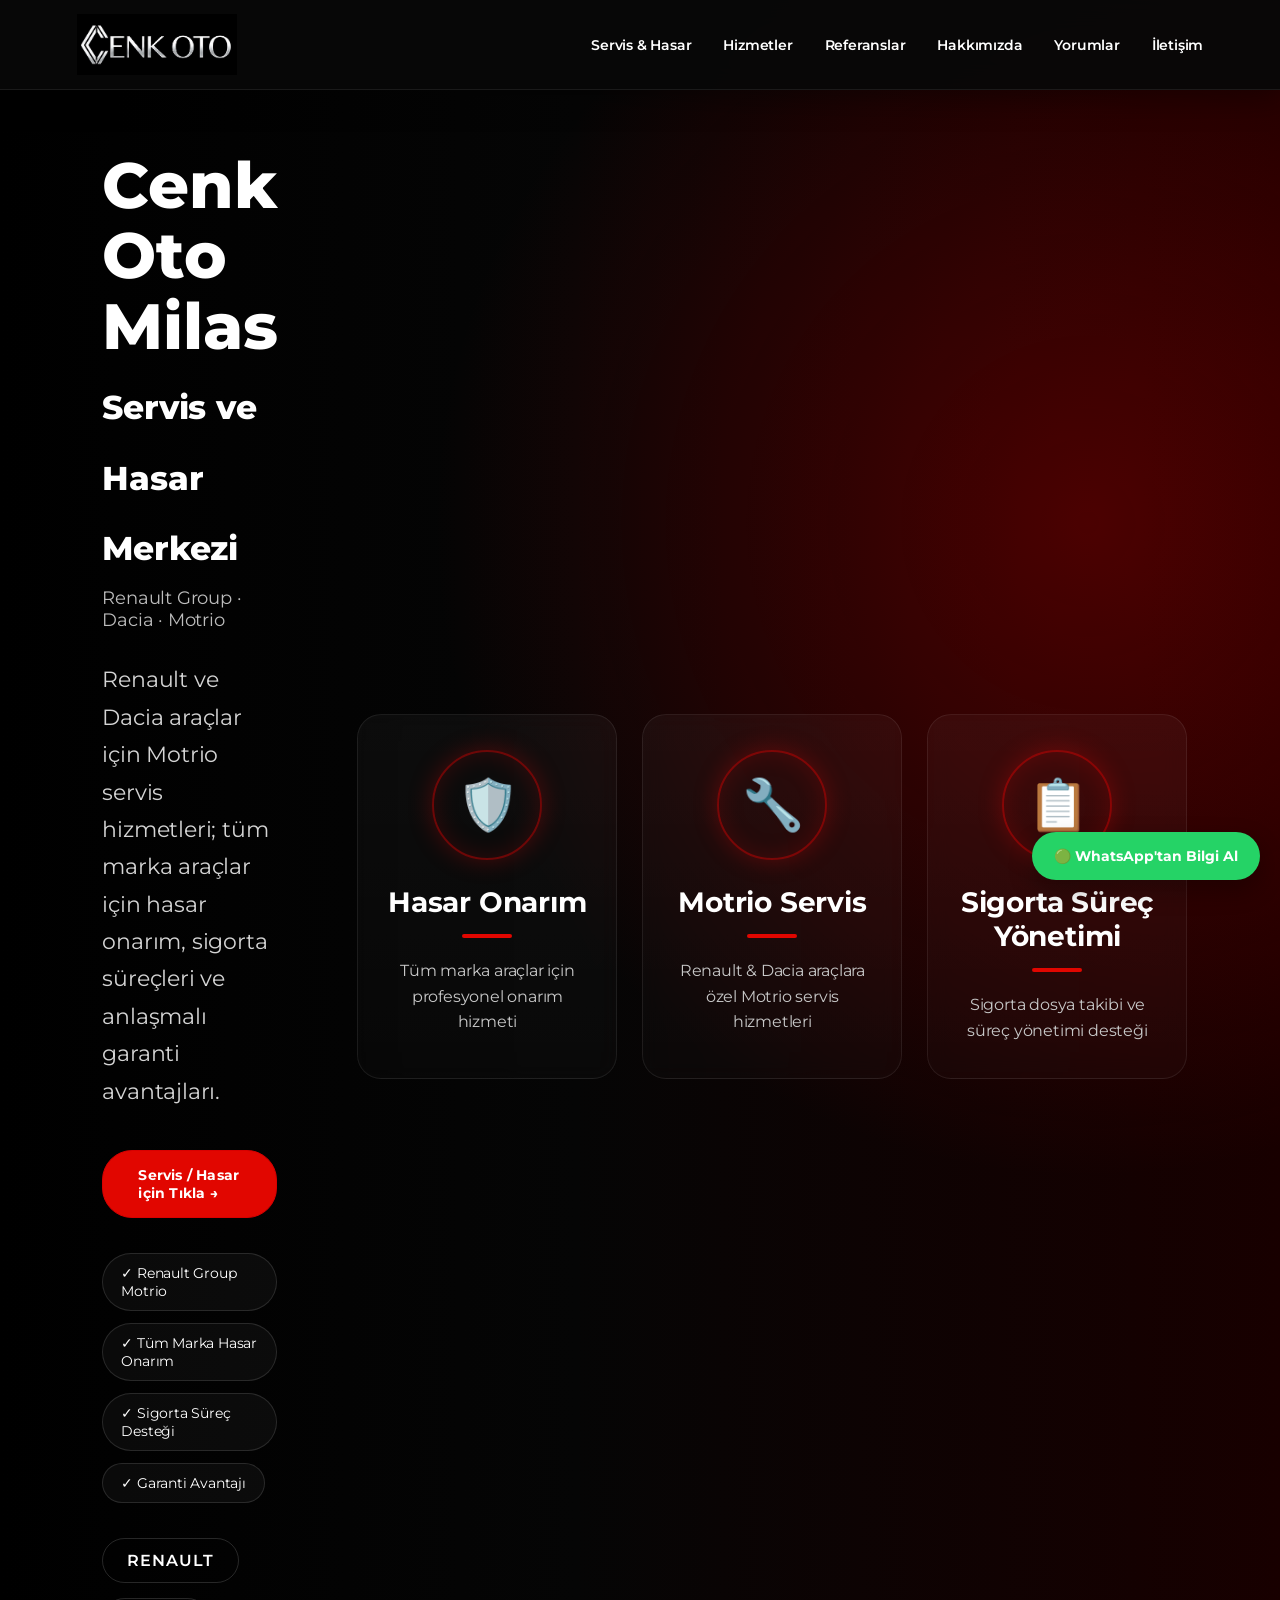
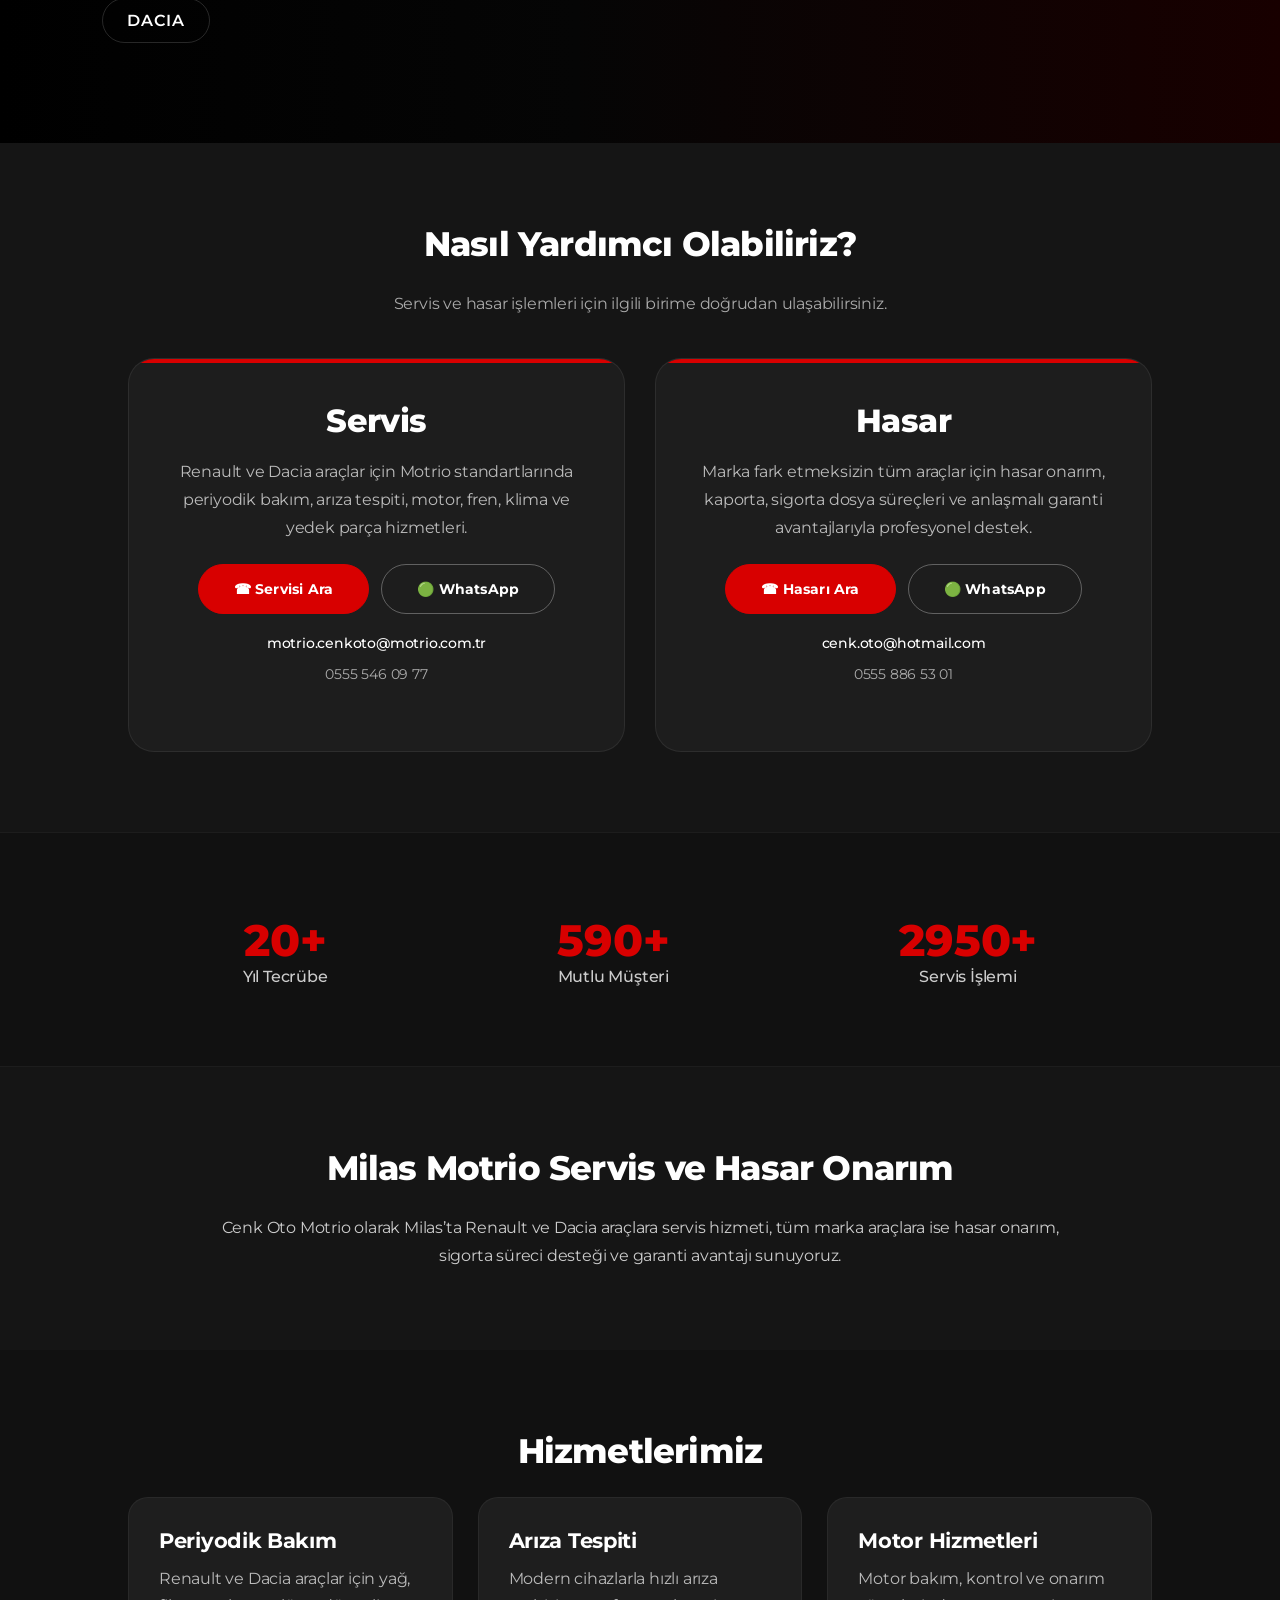
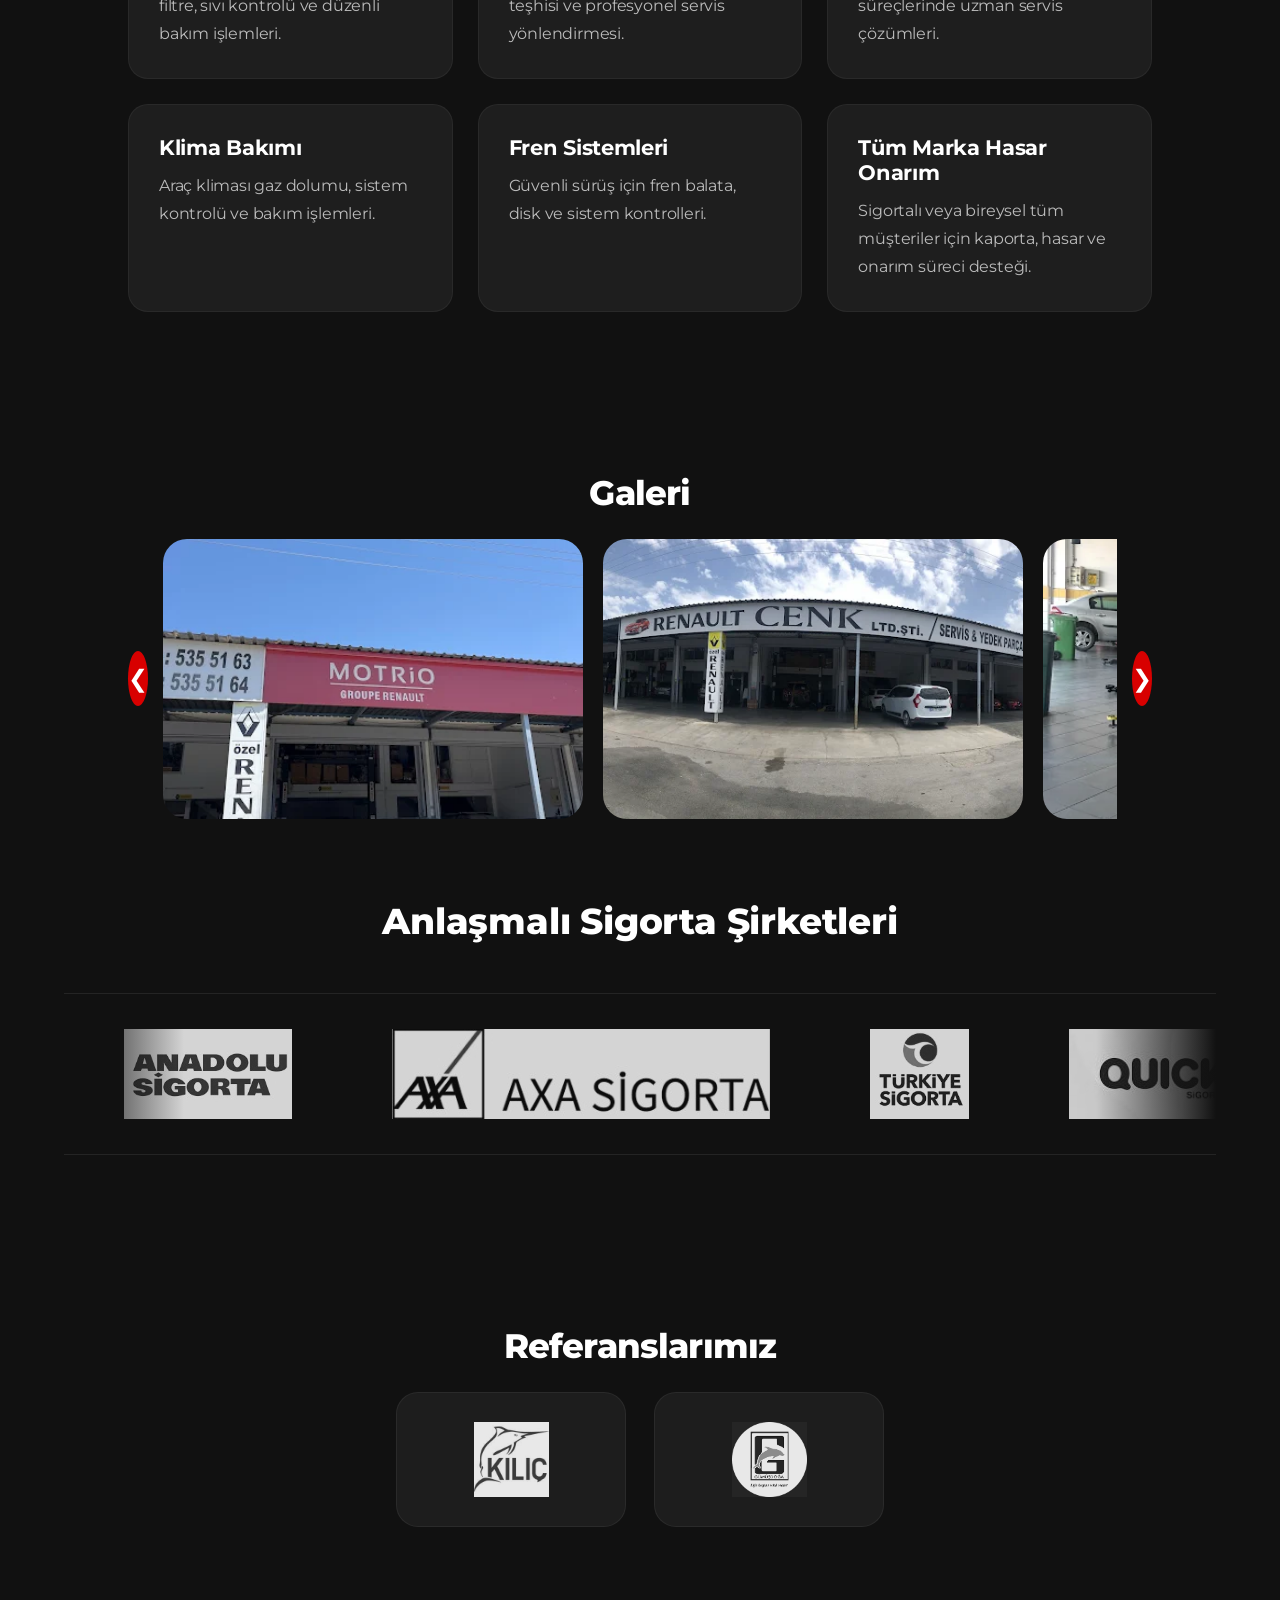
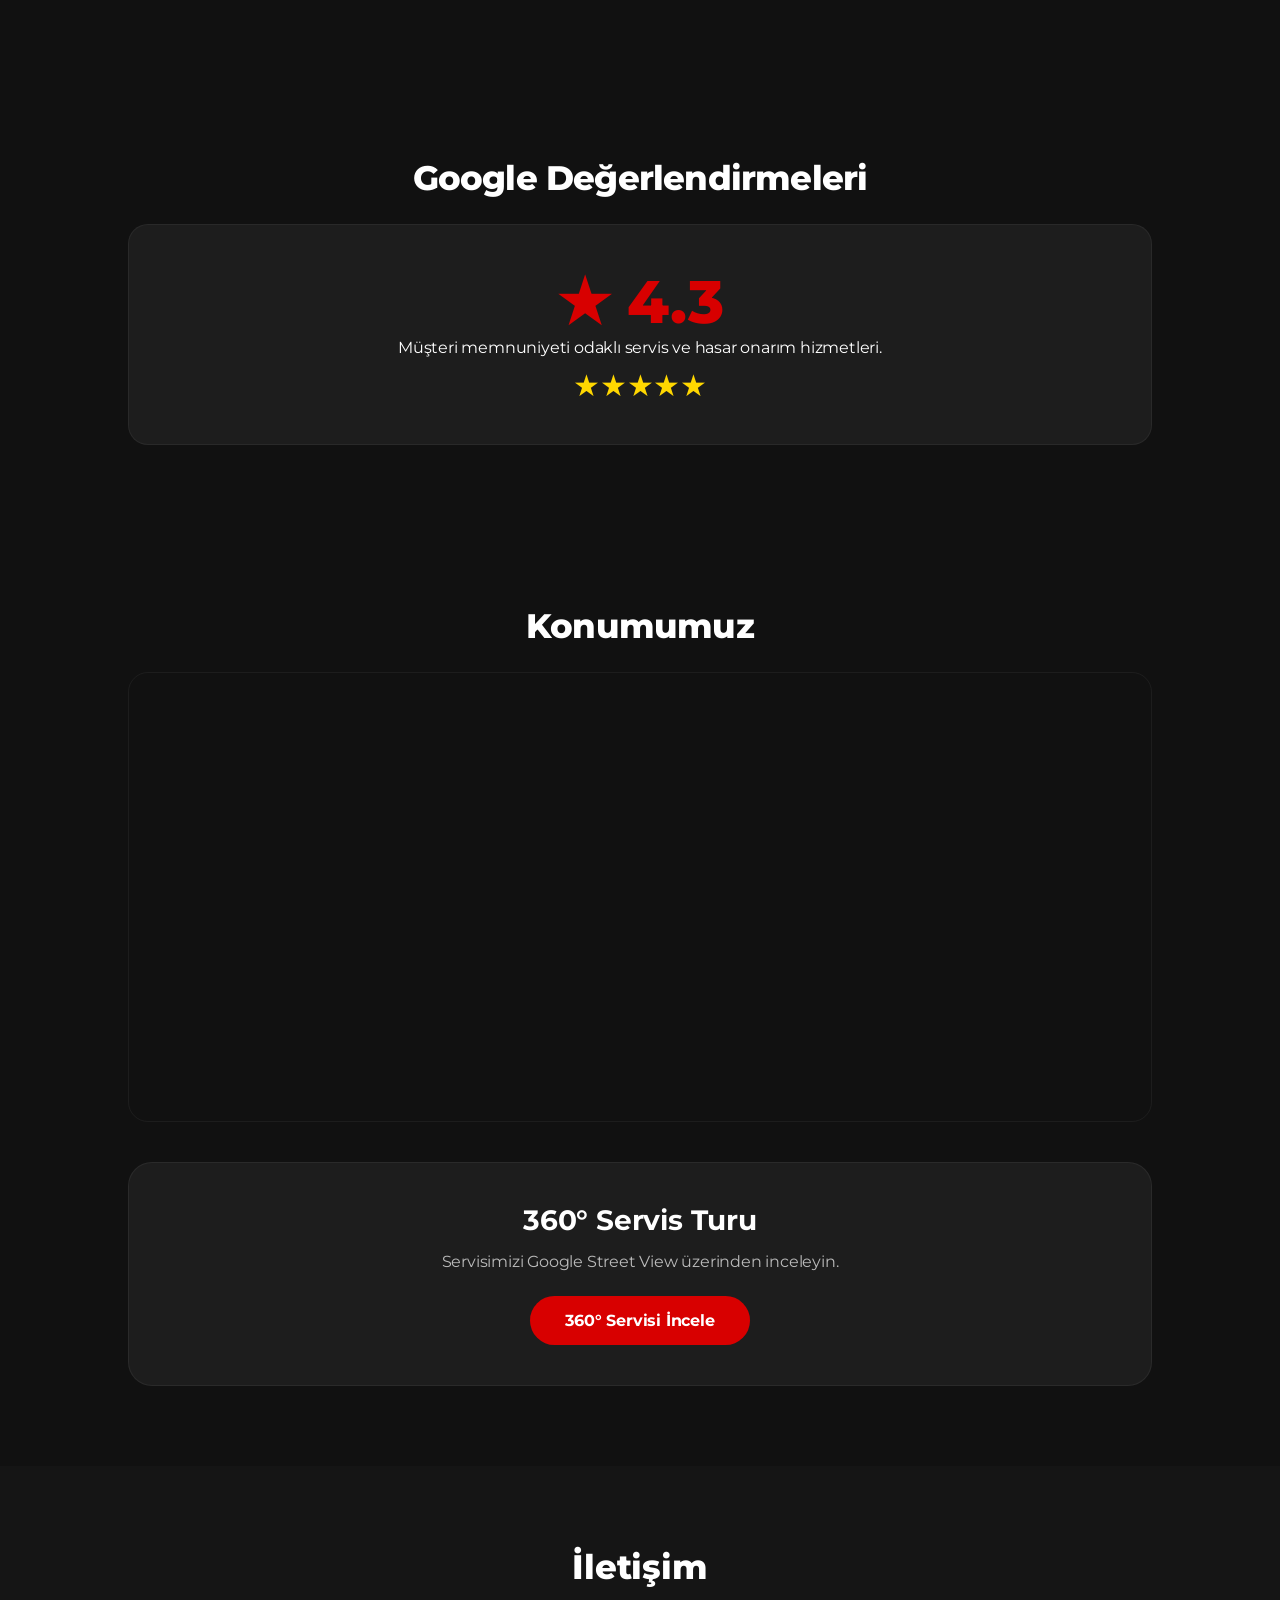
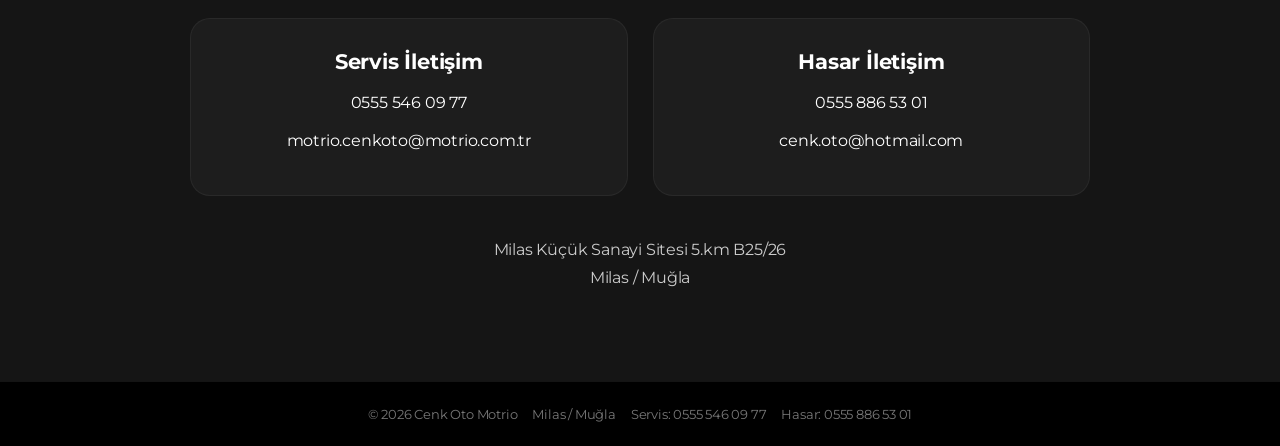
==== commit 7e3cf0a7: "Merge remote changes" ====
--- a/index.html
+++ b/index.html
@@ -6,7 +6,8 @@
 
   <title>Milas Oto Servis ve Hasar Onarım | Cenk Oto Motrio</title>
 
-  <meta name="description" content="Milas Cenk Oto Motrio; Renault ve Dacia araçlar için servis, tüm marka araçlar için hasar onarım, sigorta dosya süreçleri ve anlaşmalı garanti avantajları sunar.">
+ <meta name="description"
+content="Milas Renault Servisi, Motrio Servis, Renault ve Dacia bakım, onarım, kaporta boya ve sigorta hasar hizmetleri.">
 
   <link rel="stylesheet" href="style.css">
   <link rel="icon" type="image/x-icon" href="images/favlogo.png">
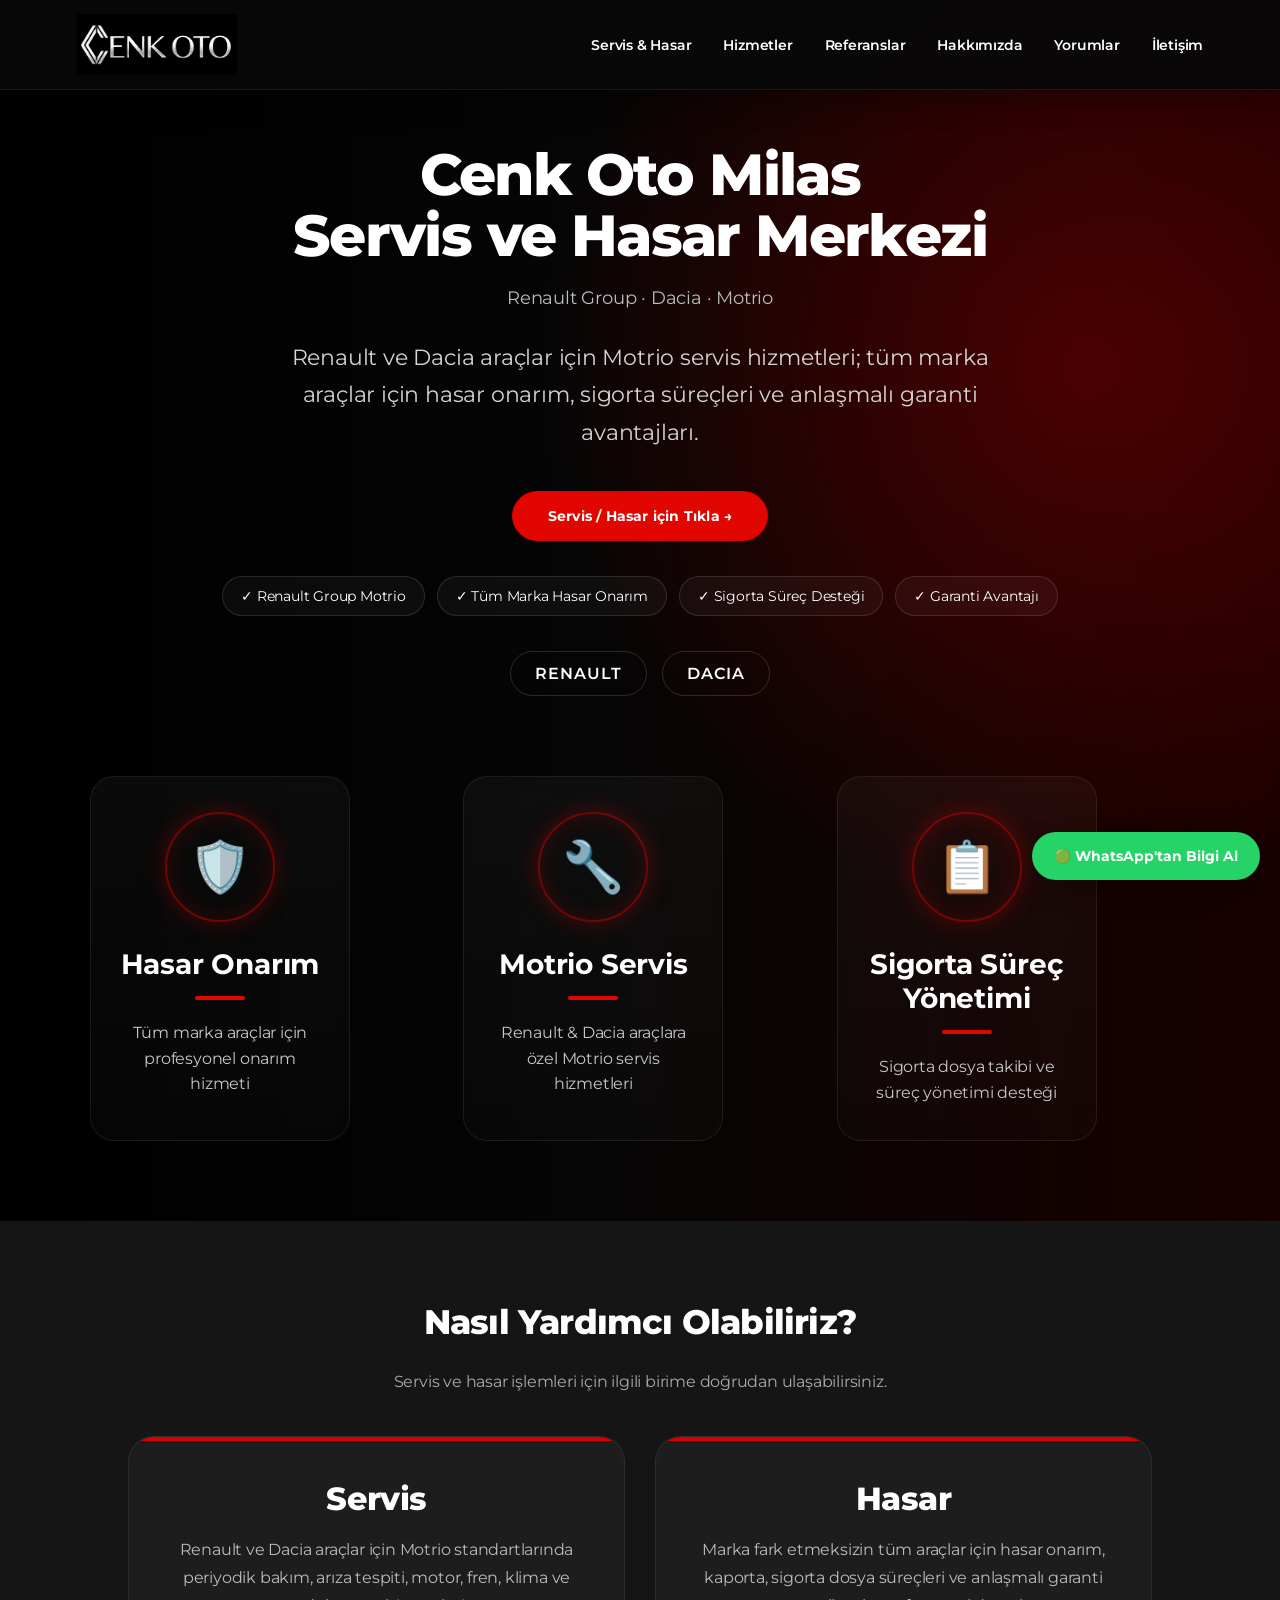
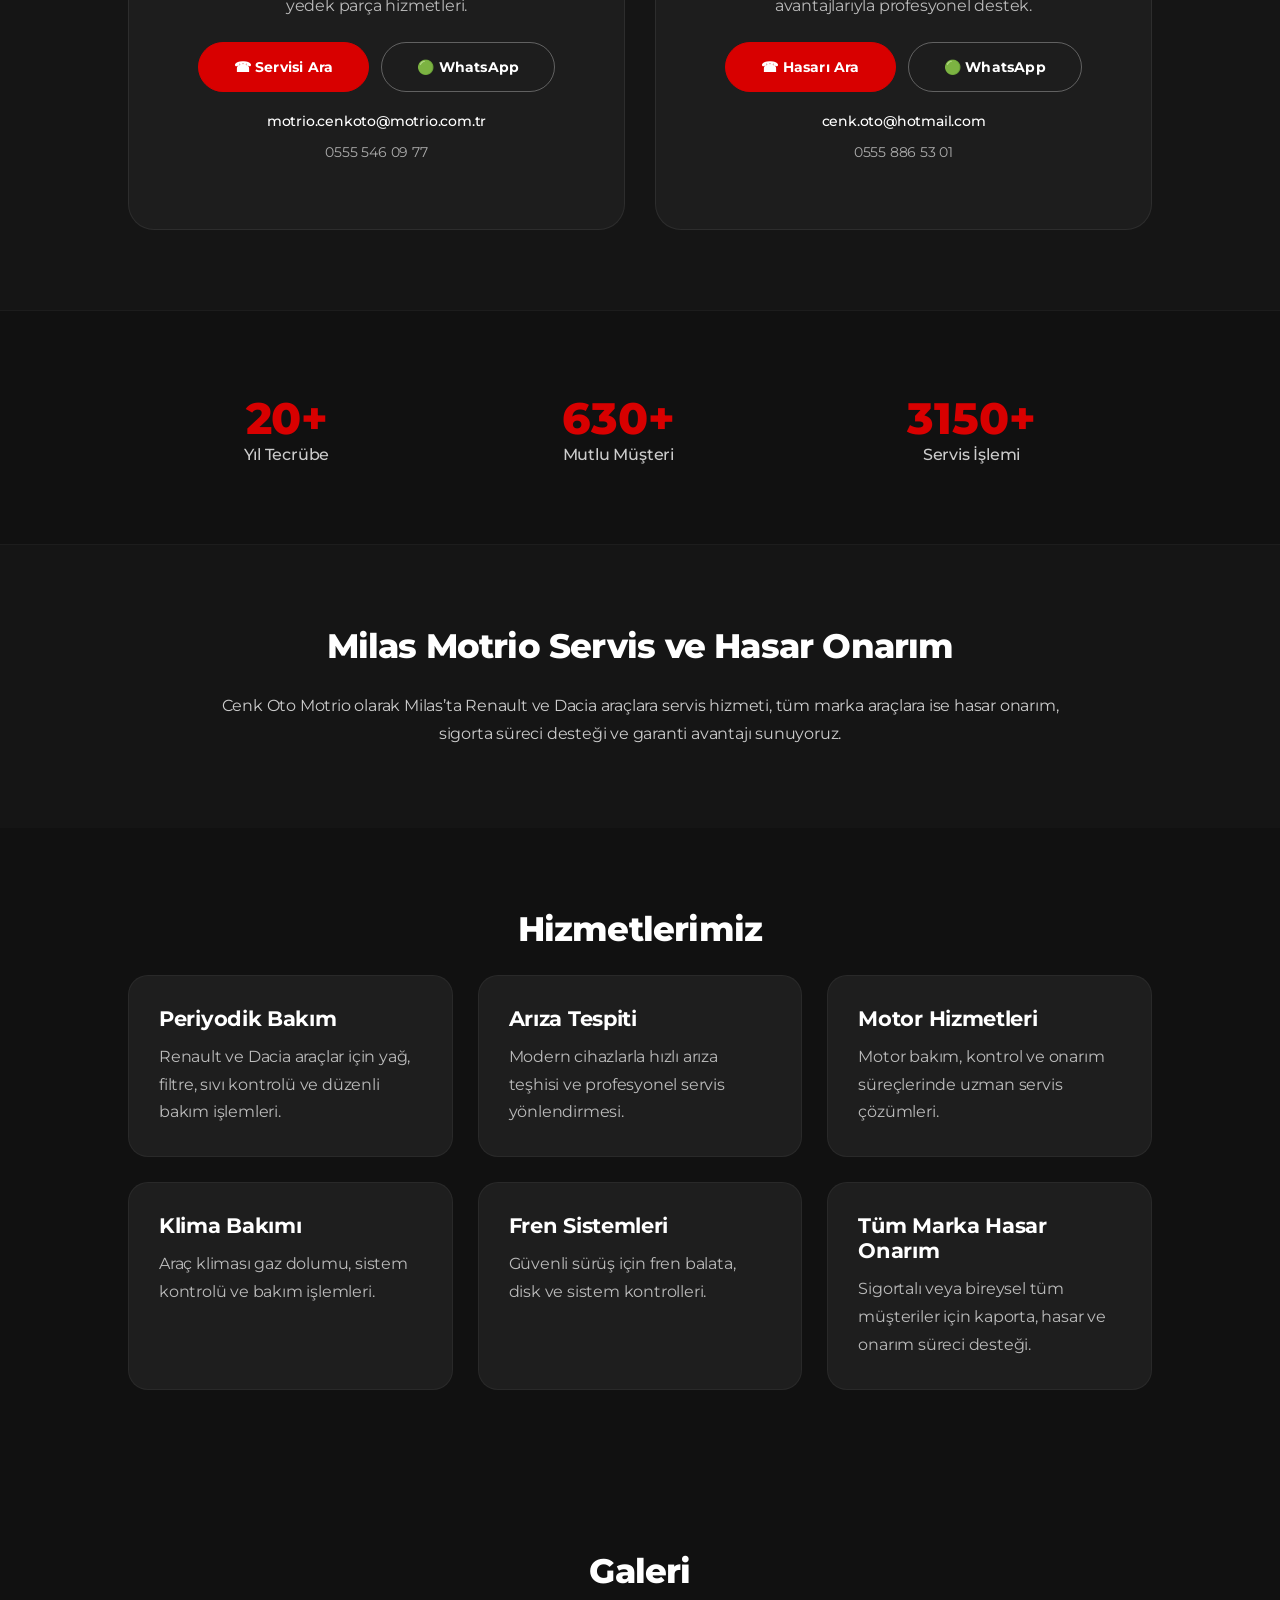
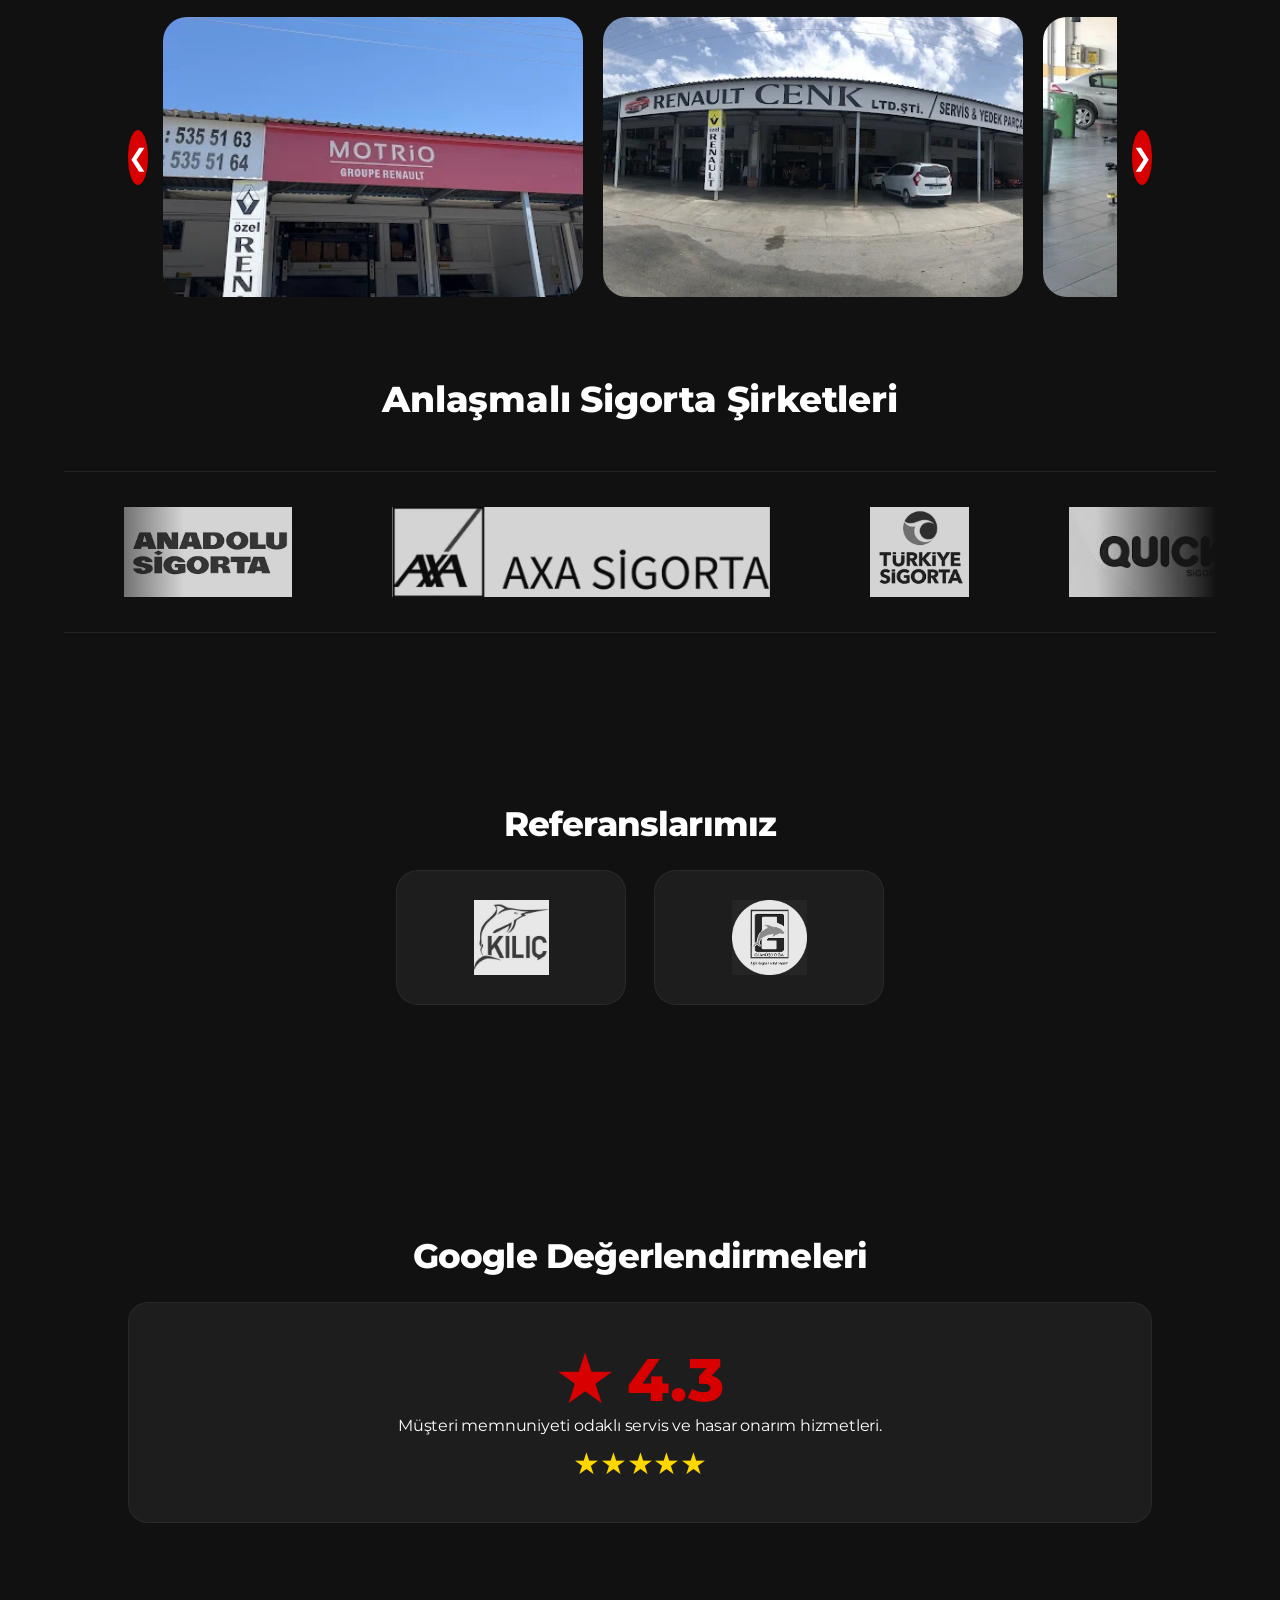
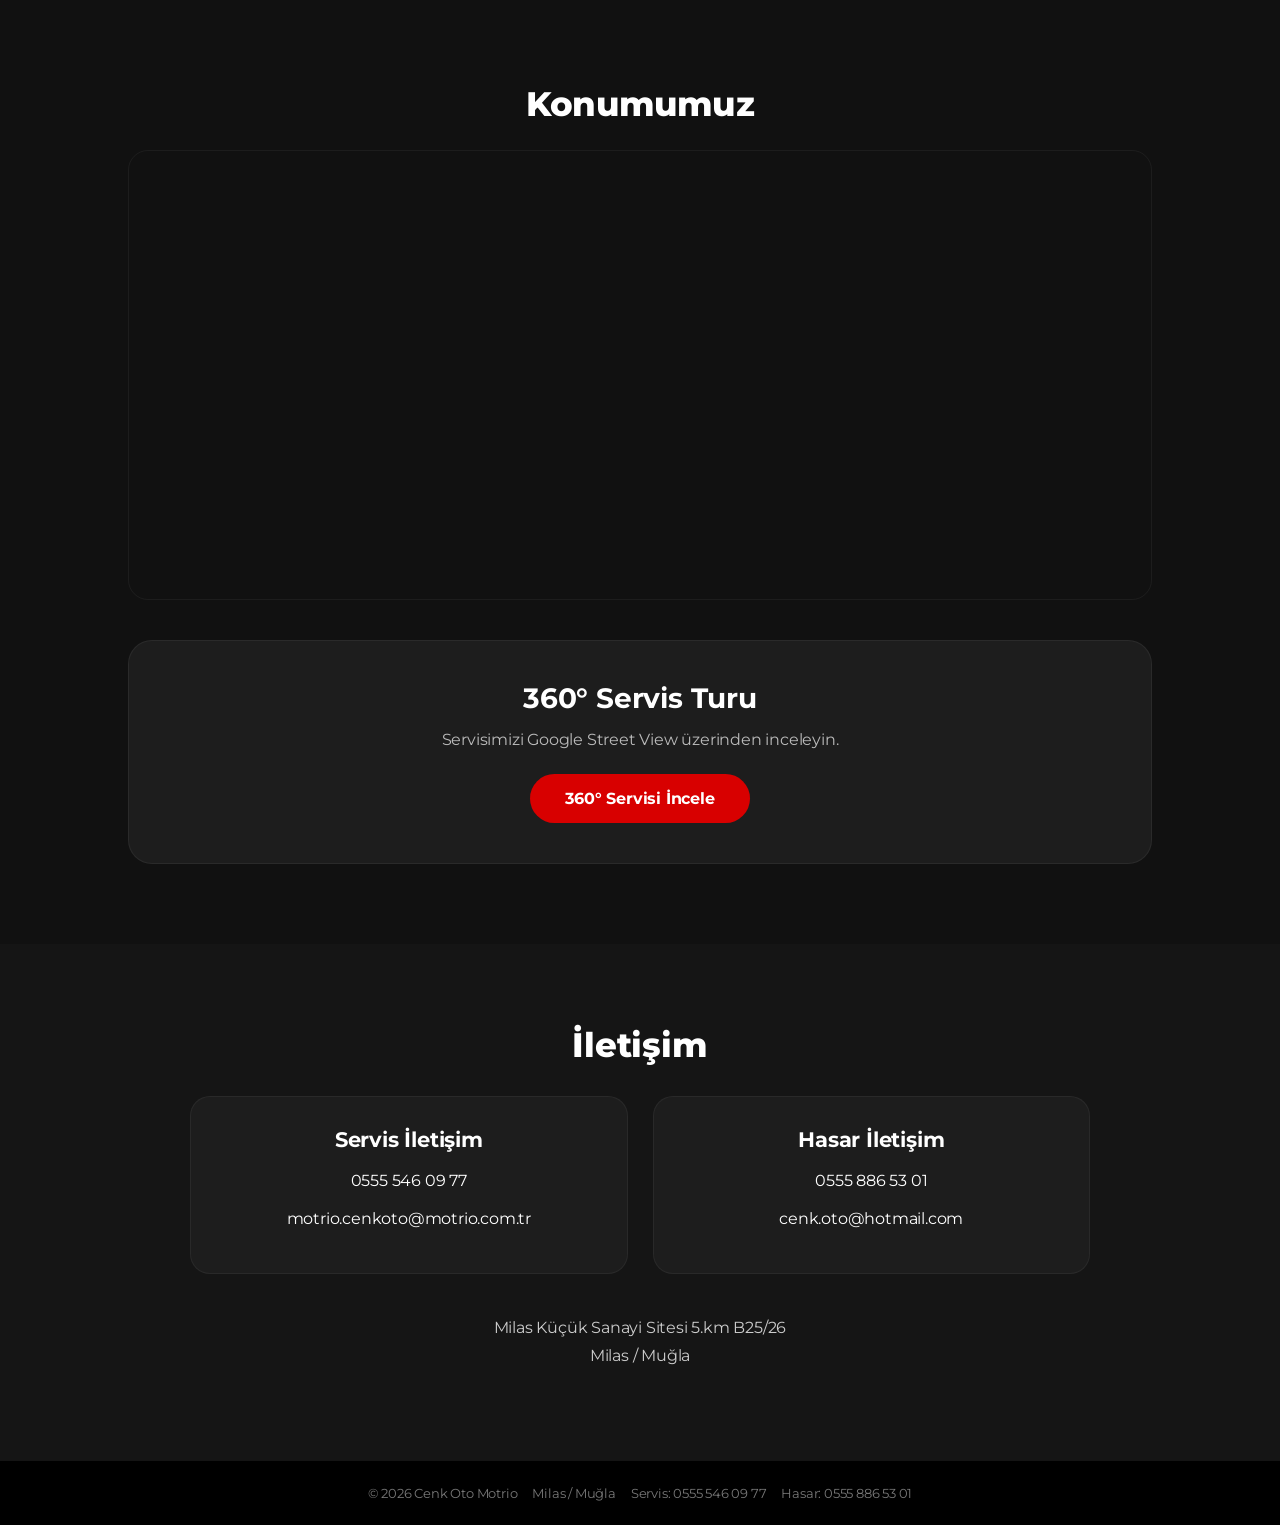
==== commit 4d9375bb: "Fix hero responsive design" ====
--- a/index.html
+++ b/index.html
@@ -46,7 +46,7 @@
     <div class="hero-left">
      
 
-      <h1>Cenk Oto Milas<br><span style="font-size:33px">Servis ve Hasar Merkezi</span></h1>
+      <h1>Cenk Oto Milas<br>Servis ve Hasar Merkezi</h1>
 
       <p class="hero-kicker">Renault Group · Dacia · Motrio </p>
 
--- a/style.css
+++ b/style.css
@@ -1521,4 +1521,201 @@
     .insurance-marquee::after{
         width:50px;
     }
+}/* ==========================
+   ZOOM RESPONSIVE FIX
+   125% / 150% Chrome zoom için
+========================== */
+
+.hero{
+  min-height:auto;
+  padding:150px 6% 90px;
+}
+
+.hero-inner{
+  width:100%;
+  max-width:1450px;
+  margin:0 auto;
+  display:grid;
+  grid-template-columns:minmax(0, 1.05fr) minmax(360px, .95fr);
+  gap:60px;
+  align-items:center;
+}
+
+.hero-left{
+  min-width:0;
+  max-width:760px;
+}
+
+.hero-left h1{
+  font-size:clamp(42px, 4.2vw, 64px);
+  line-height:1.05;
+  letter-spacing:-1.6px;
+  max-width:760px;
+  margin-bottom:20px;
+}
+
+.hero-left h1 span{
+  font-size:clamp(26px, 2.7vw, 38px) !important;
+  line-height:1.2;
+}
+
+.hero-text{
+  max-width:650px;
+}
+
+.hero-right{
+  min-width:0;
+  display:grid;
+  grid-template-columns:1fr;
+  gap:22px;
+}
+
+.service-card{
+  min-width:0;
+}
+
+/* 125% zoom ve orta ekranlarda sağ kartları alta al */
+@media(max-width:1350px){
+  .hero{
+    padding:145px 6% 80px;
+  }
+
+  .hero-inner{
+    grid-template-columns:1fr;
+    gap:45px;
+  }
+
+  .hero-left{
+    max-width:820px;
+  }
+
+  .hero-left h1{
+    max-width:820px;
+    font-size:clamp(40px, 5vw, 58px);
+  }
+
+  .hero-right{
+    width:100%;
+    grid-template-columns:repeat(3, minmax(0, 1fr));
+  }
+}
+
+/* 150% zoom civarında kartları 1 sütuna düşür */
+@media(max-width:1050px){
+  .hero{
+    padding:135px 6% 75px;
+  }
+
+  .hero-right{
+    grid-template-columns:1fr;
+    max-width:520px;
+  }
+
+  .hero-left h1{
+    font-size:clamp(36px, 6vw, 52px);
+  }
+
+  .hero-left h1 span{
+    font-size:clamp(24px, 4vw, 34px) !important;
+  }
+}
+
+/* Mobil */
+@media(max-width:768px){
+  .hero{
+    padding:125px 6% 65px;
+  }
+
+  .hero-left h1{
+    font-size:clamp(32px, 9vw, 42px);
+  }
+
+  .hero-left h1 span{
+    font-size:clamp(22px, 6vw, 30px) !important;
+  }
+
+  .hero-buttons,
+  .hero-badges,
+  .brand-buttons{
+    justify-content:flex-start;
+  }
+}
+/* ==================================
+   125% ZOOM'DA MOBİL GÖRÜNÜM
+================================== */
+
+@media (max-width: 1450px){
+
+  .hero-inner{
+    display:flex;
+    flex-direction:column;
+    align-items:center;
+    text-align:center;
+    gap:40px;
+  }
+
+  .hero-left{
+    max-width:850px;
+    text-align:center;
+  }
+
+  .hero-left h1{
+    max-width:none;
+    font-size:clamp(40px, 5vw, 58px);
+  }
+
+  .hero-text{
+    max-width:700px;
+    margin-left:auto;
+    margin-right:auto;
+  }
+
+  .hero-buttons{
+    justify-content:center;
+  }
+
+  .hero-badges{
+    justify-content:center;
+  }
+
+  .brand-buttons{
+    justify-content:center;
+  }
+
+  .hero-right{
+    width:100%;
+    max-width:1100px;
+
+    display:grid;
+    grid-template-columns:repeat(3,1fr);
+
+    gap:20px;
+  }
+
+}
+
+/* ==================================
+   150% ZOOM
+================================== */
+
+@media (max-width: 1150px){
+
+  .hero-right{
+    grid-template-columns:1fr;
+    max-width:520px;
+  }
+
+}
+
+@media(max-width:1550px){
+
+   .hero-inner{
+      flex-direction:column;
+      text-align:center;
+   }
+
+   .hero-right{
+      margin-top:40px;
+   }
+
 }
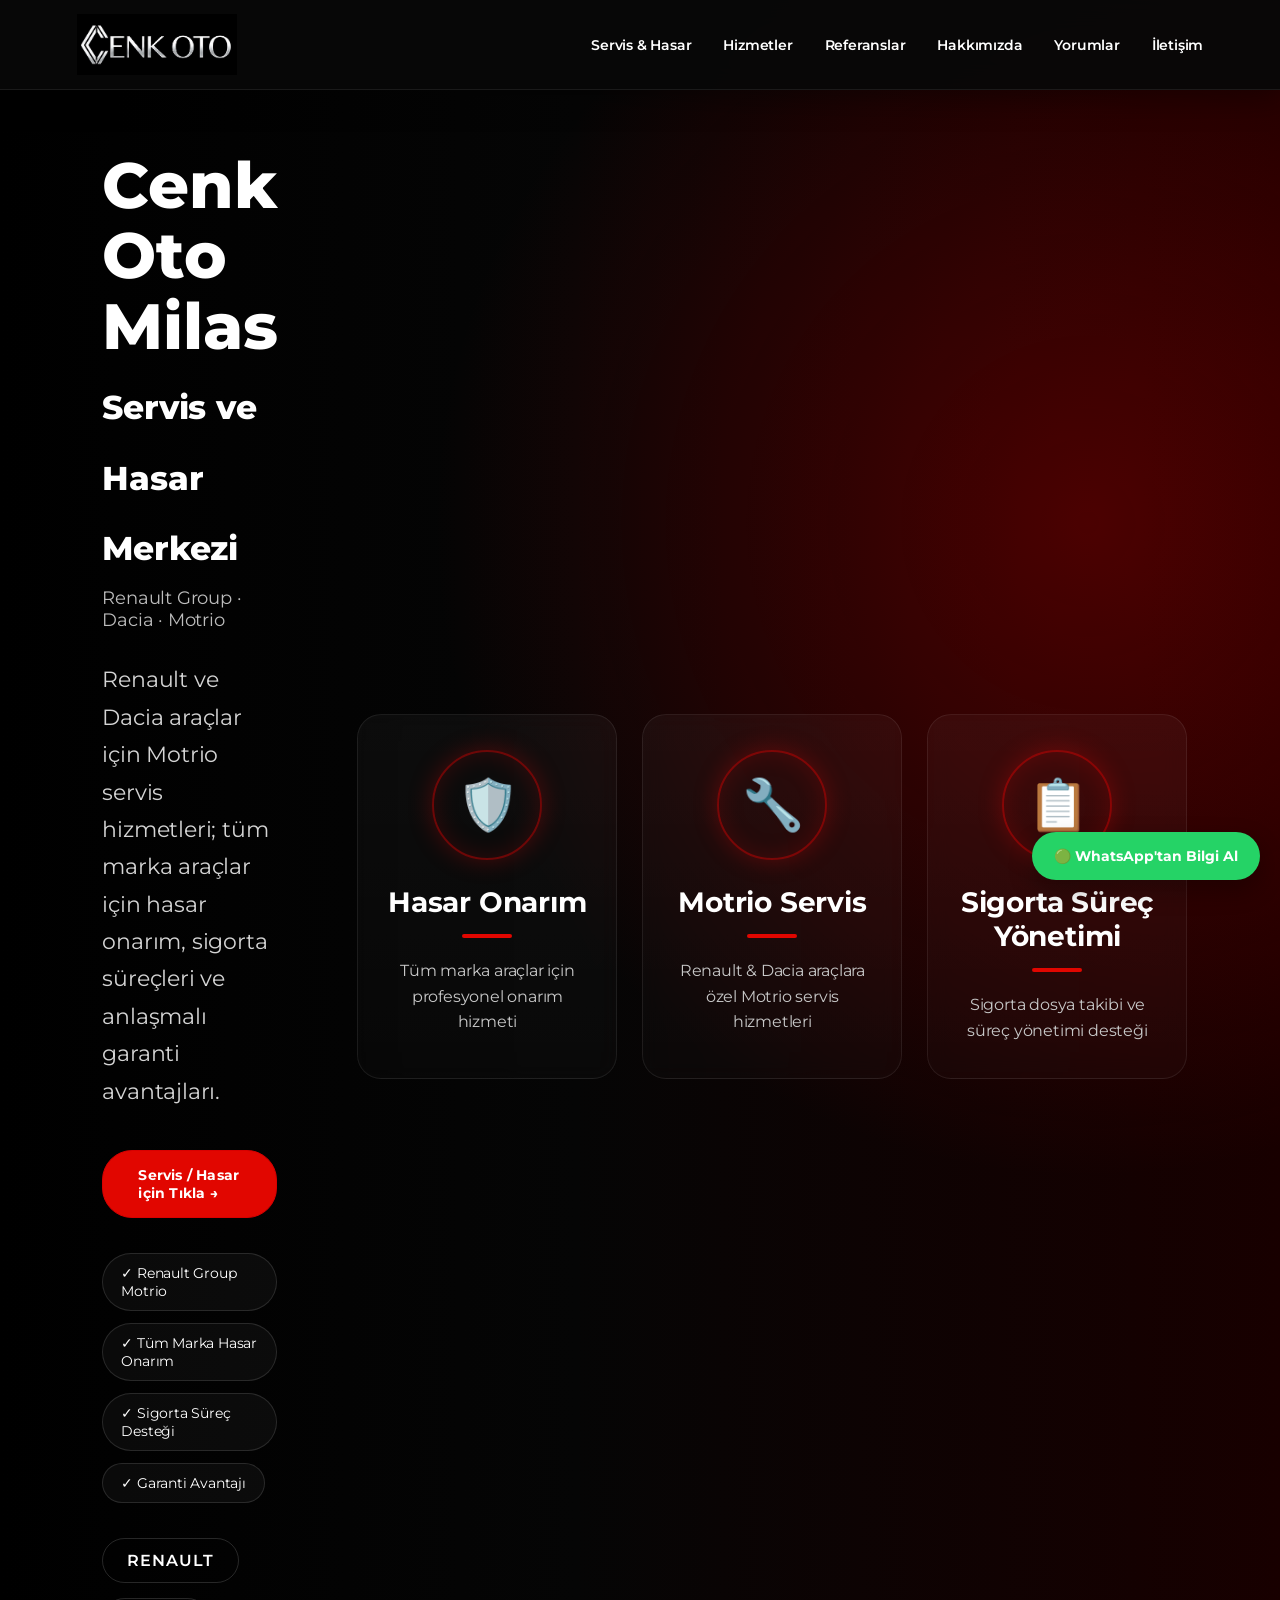
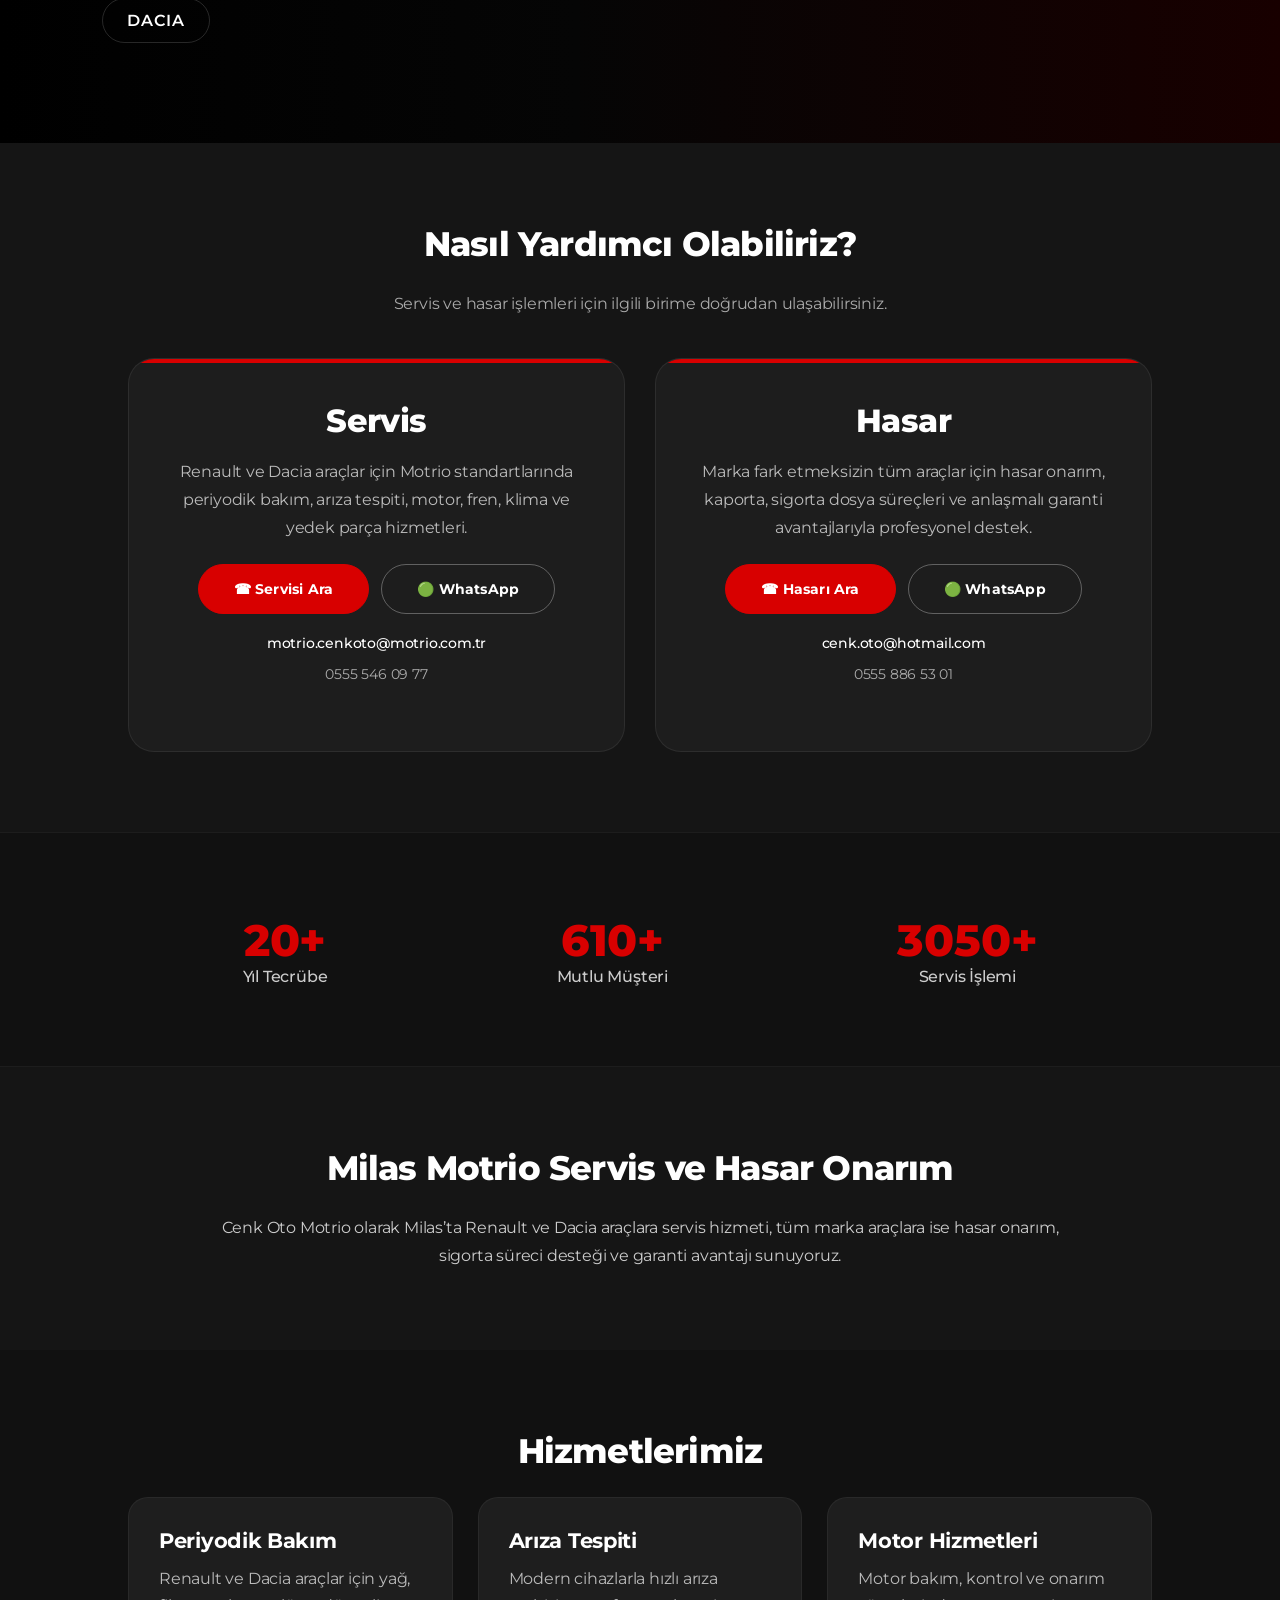
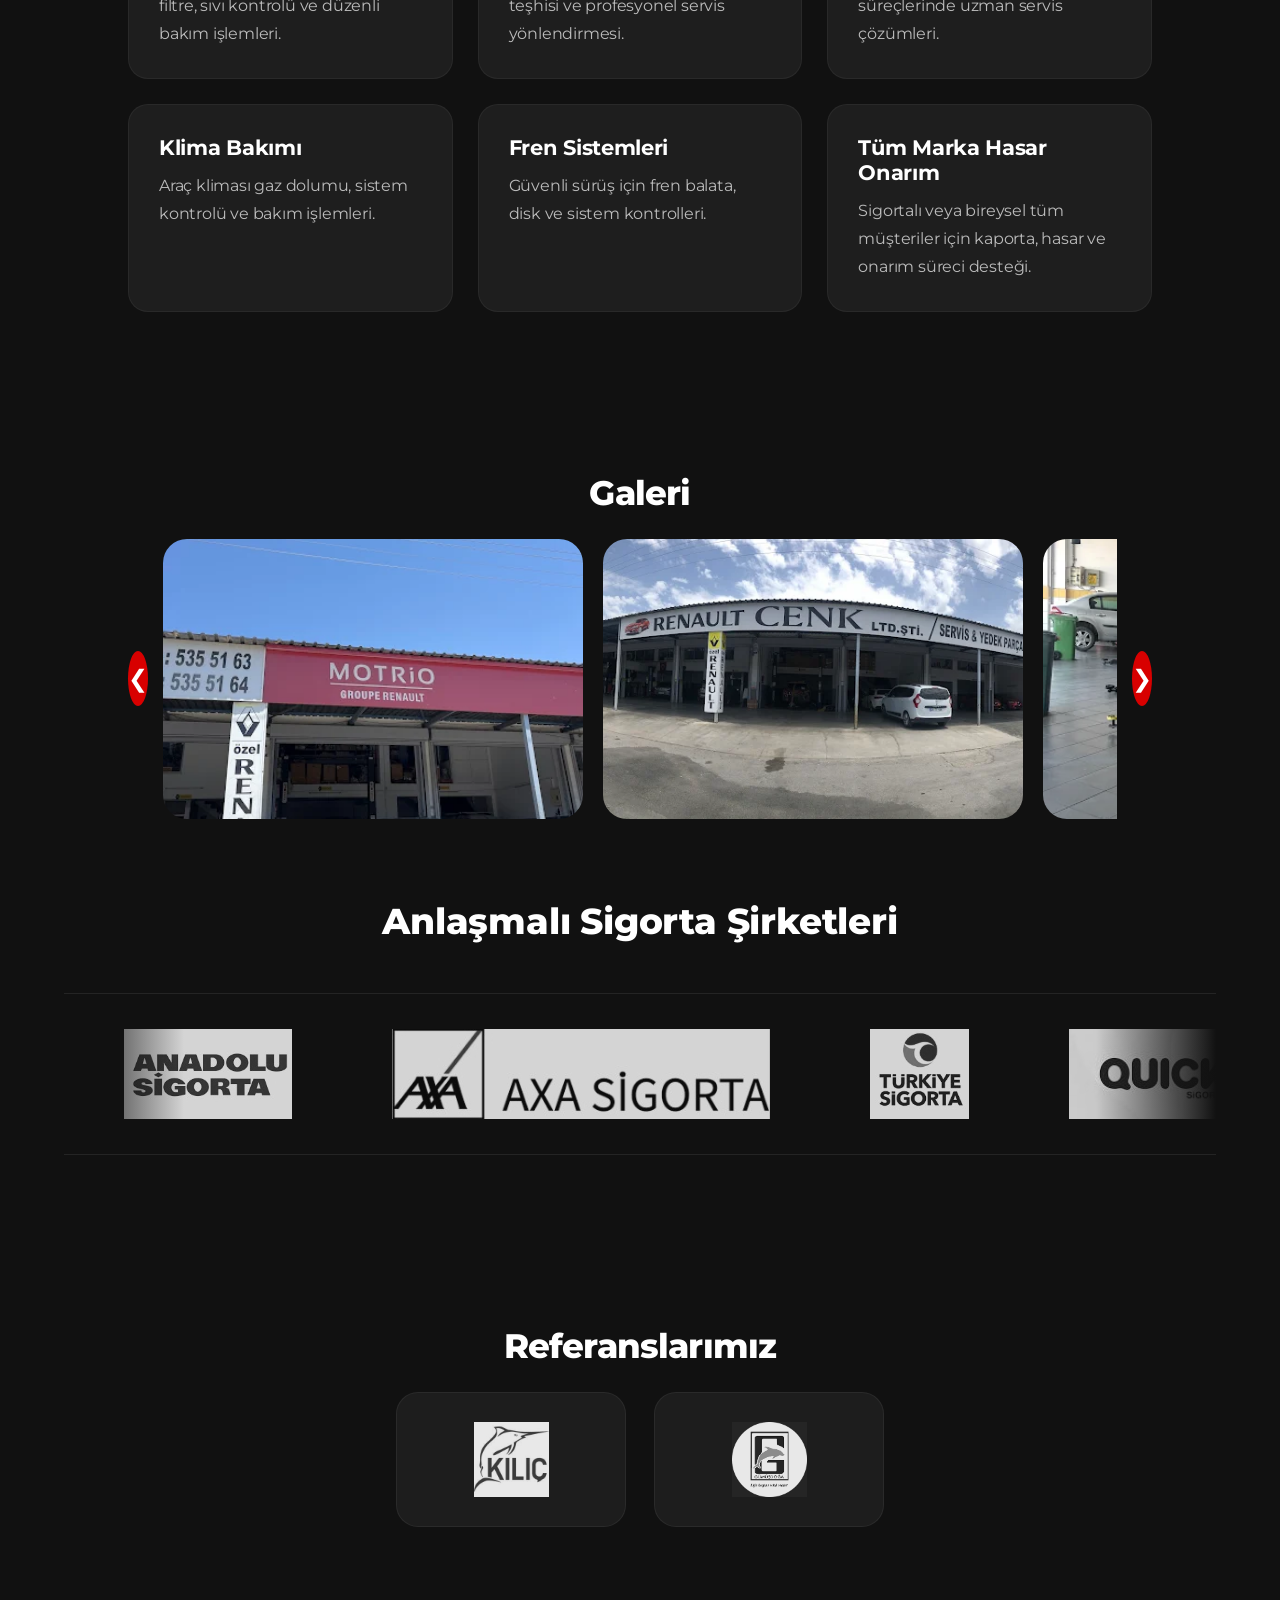
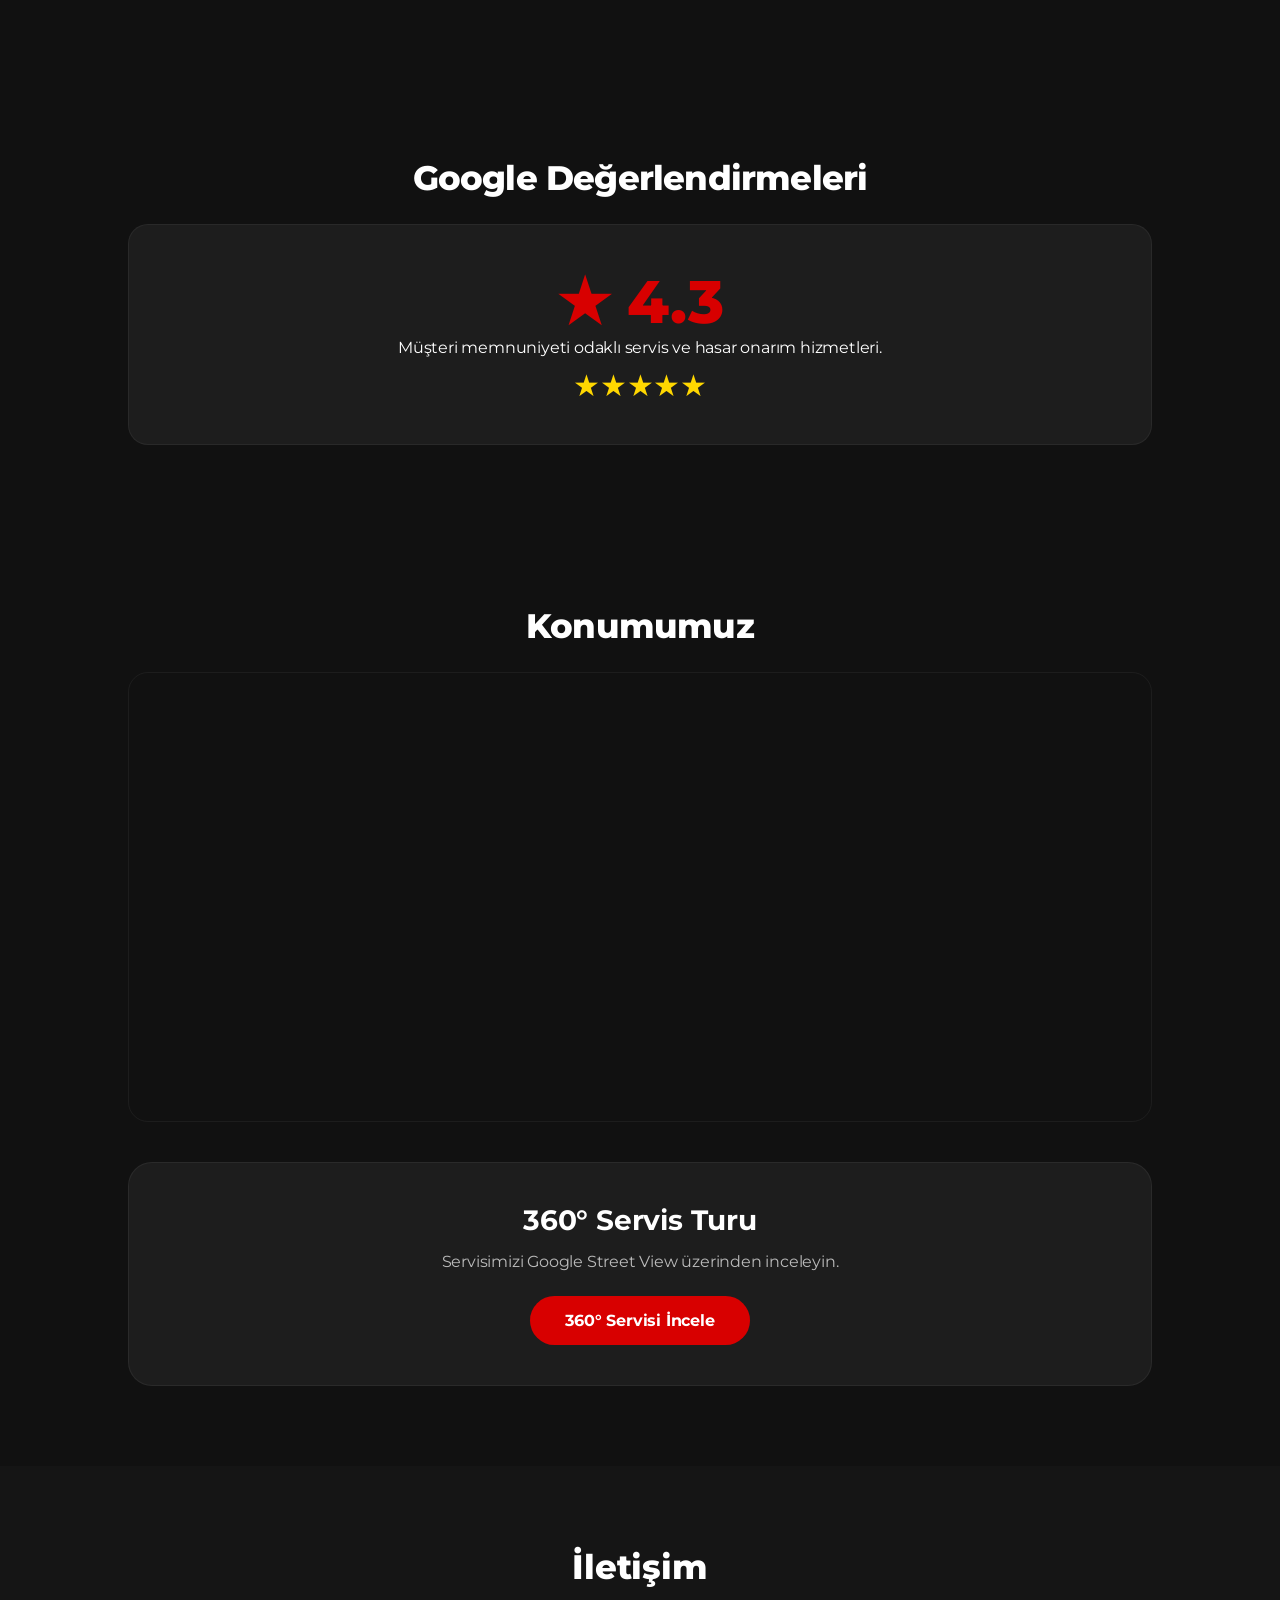
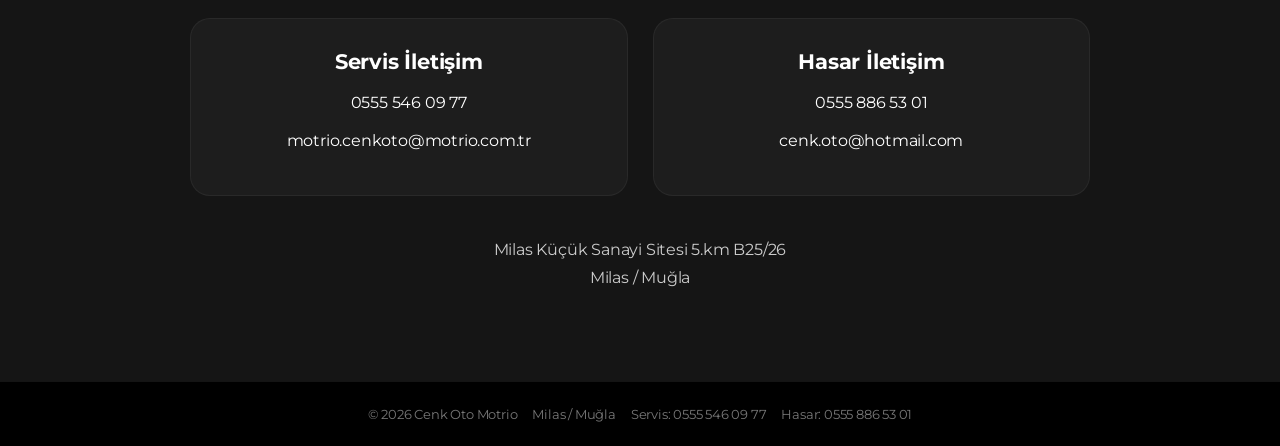
==== commit 5ccaa85f: "Fix hero responsive design" ====
--- a/index.html
+++ b/index.html
@@ -46,7 +46,7 @@
     <div class="hero-left">
      
 
-      <h1>Cenk Oto Milas<br>Servis ve Hasar Merkezi</h1>
+      <h1>Cenk Oto Milas<br><span style="font-size:33px">Servis ve Hasar Merkezi</span></h1>
 
       <p class="hero-kicker">Renault Group · Dacia · Motrio </p>
 
--- a/style.css
+++ b/style.css
@@ -1521,201 +1521,4 @@
     .insurance-marquee::after{
         width:50px;
     }
-}/* ==========================
-   ZOOM RESPONSIVE FIX
-   125% / 150% Chrome zoom için
-========================== */
-
-.hero{
-  min-height:auto;
-  padding:150px 6% 90px;
-}
-
-.hero-inner{
-  width:100%;
-  max-width:1450px;
-  margin:0 auto;
-  display:grid;
-  grid-template-columns:minmax(0, 1.05fr) minmax(360px, .95fr);
-  gap:60px;
-  align-items:center;
-}
-
-.hero-left{
-  min-width:0;
-  max-width:760px;
-}
-
-.hero-left h1{
-  font-size:clamp(42px, 4.2vw, 64px);
-  line-height:1.05;
-  letter-spacing:-1.6px;
-  max-width:760px;
-  margin-bottom:20px;
-}
-
-.hero-left h1 span{
-  font-size:clamp(26px, 2.7vw, 38px) !important;
-  line-height:1.2;
-}
-
-.hero-text{
-  max-width:650px;
-}
-
-.hero-right{
-  min-width:0;
-  display:grid;
-  grid-template-columns:1fr;
-  gap:22px;
-}
-
-.service-card{
-  min-width:0;
-}
-
-/* 125% zoom ve orta ekranlarda sağ kartları alta al */
-@media(max-width:1350px){
-  .hero{
-    padding:145px 6% 80px;
-  }
-
-  .hero-inner{
-    grid-template-columns:1fr;
-    gap:45px;
-  }
-
-  .hero-left{
-    max-width:820px;
-  }
-
-  .hero-left h1{
-    max-width:820px;
-    font-size:clamp(40px, 5vw, 58px);
-  }
-
-  .hero-right{
-    width:100%;
-    grid-template-columns:repeat(3, minmax(0, 1fr));
-  }
-}
-
-/* 150% zoom civarında kartları 1 sütuna düşür */
-@media(max-width:1050px){
-  .hero{
-    padding:135px 6% 75px;
-  }
-
-  .hero-right{
-    grid-template-columns:1fr;
-    max-width:520px;
-  }
-
-  .hero-left h1{
-    font-size:clamp(36px, 6vw, 52px);
-  }
-
-  .hero-left h1 span{
-    font-size:clamp(24px, 4vw, 34px) !important;
-  }
-}
-
-/* Mobil */
-@media(max-width:768px){
-  .hero{
-    padding:125px 6% 65px;
-  }
-
-  .hero-left h1{
-    font-size:clamp(32px, 9vw, 42px);
-  }
-
-  .hero-left h1 span{
-    font-size:clamp(22px, 6vw, 30px) !important;
-  }
-
-  .hero-buttons,
-  .hero-badges,
-  .brand-buttons{
-    justify-content:flex-start;
-  }
-}
-/* ==================================
-   125% ZOOM'DA MOBİL GÖRÜNÜM
-================================== */
-
-@media (max-width: 1450px){
-
-  .hero-inner{
-    display:flex;
-    flex-direction:column;
-    align-items:center;
-    text-align:center;
-    gap:40px;
-  }
-
-  .hero-left{
-    max-width:850px;
-    text-align:center;
-  }
-
-  .hero-left h1{
-    max-width:none;
-    font-size:clamp(40px, 5vw, 58px);
-  }
-
-  .hero-text{
-    max-width:700px;
-    margin-left:auto;
-    margin-right:auto;
-  }
-
-  .hero-buttons{
-    justify-content:center;
-  }
-
-  .hero-badges{
-    justify-content:center;
-  }
-
-  .brand-buttons{
-    justify-content:center;
-  }
-
-  .hero-right{
-    width:100%;
-    max-width:1100px;
-
-    display:grid;
-    grid-template-columns:repeat(3,1fr);
-
-    gap:20px;
-  }
-
-}
-
-/* ==================================
-   150% ZOOM
-================================== */
-
-@media (max-width: 1150px){
-
-  .hero-right{
-    grid-template-columns:1fr;
-    max-width:520px;
-  }
-
-}
-
-@media(max-width:1550px){
-
-   .hero-inner{
-      flex-direction:column;
-      text-align:center;
-   }
-
-   .hero-right{
-      margin-top:40px;
-   }
-
 }
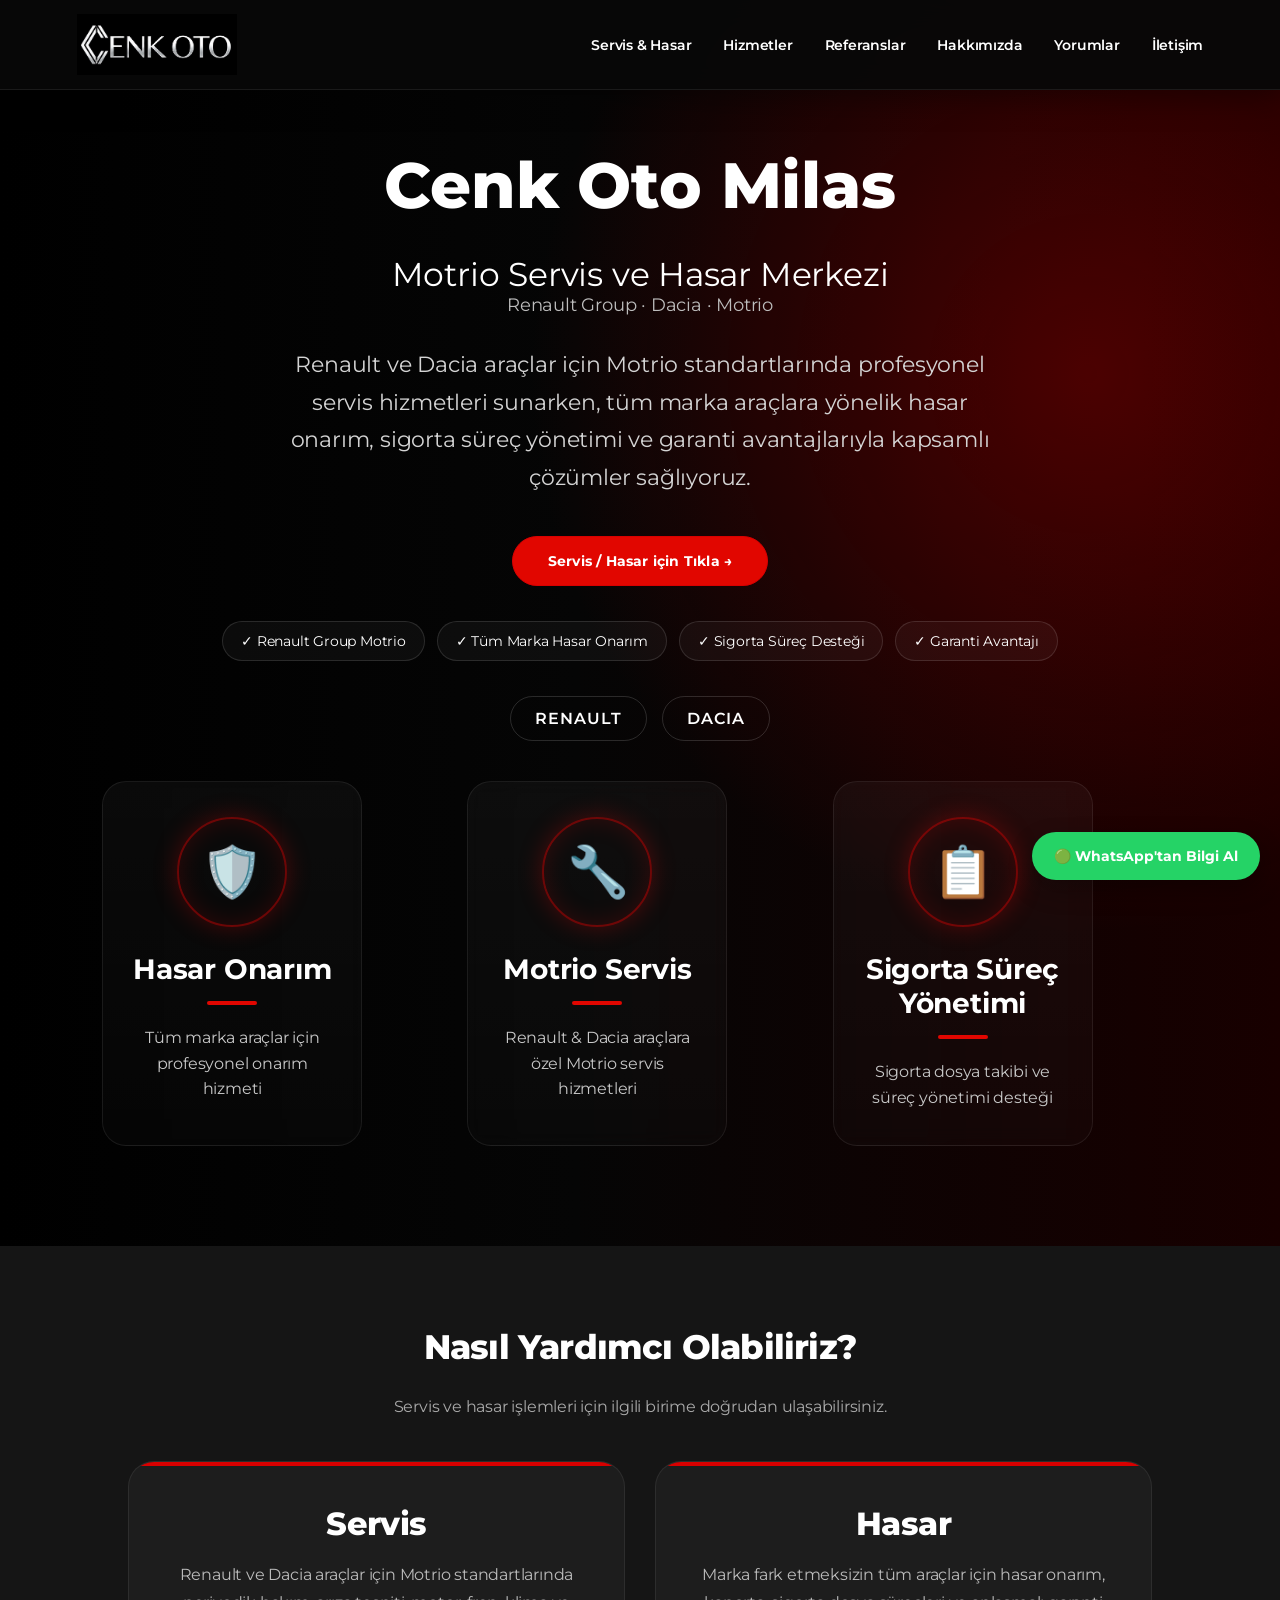
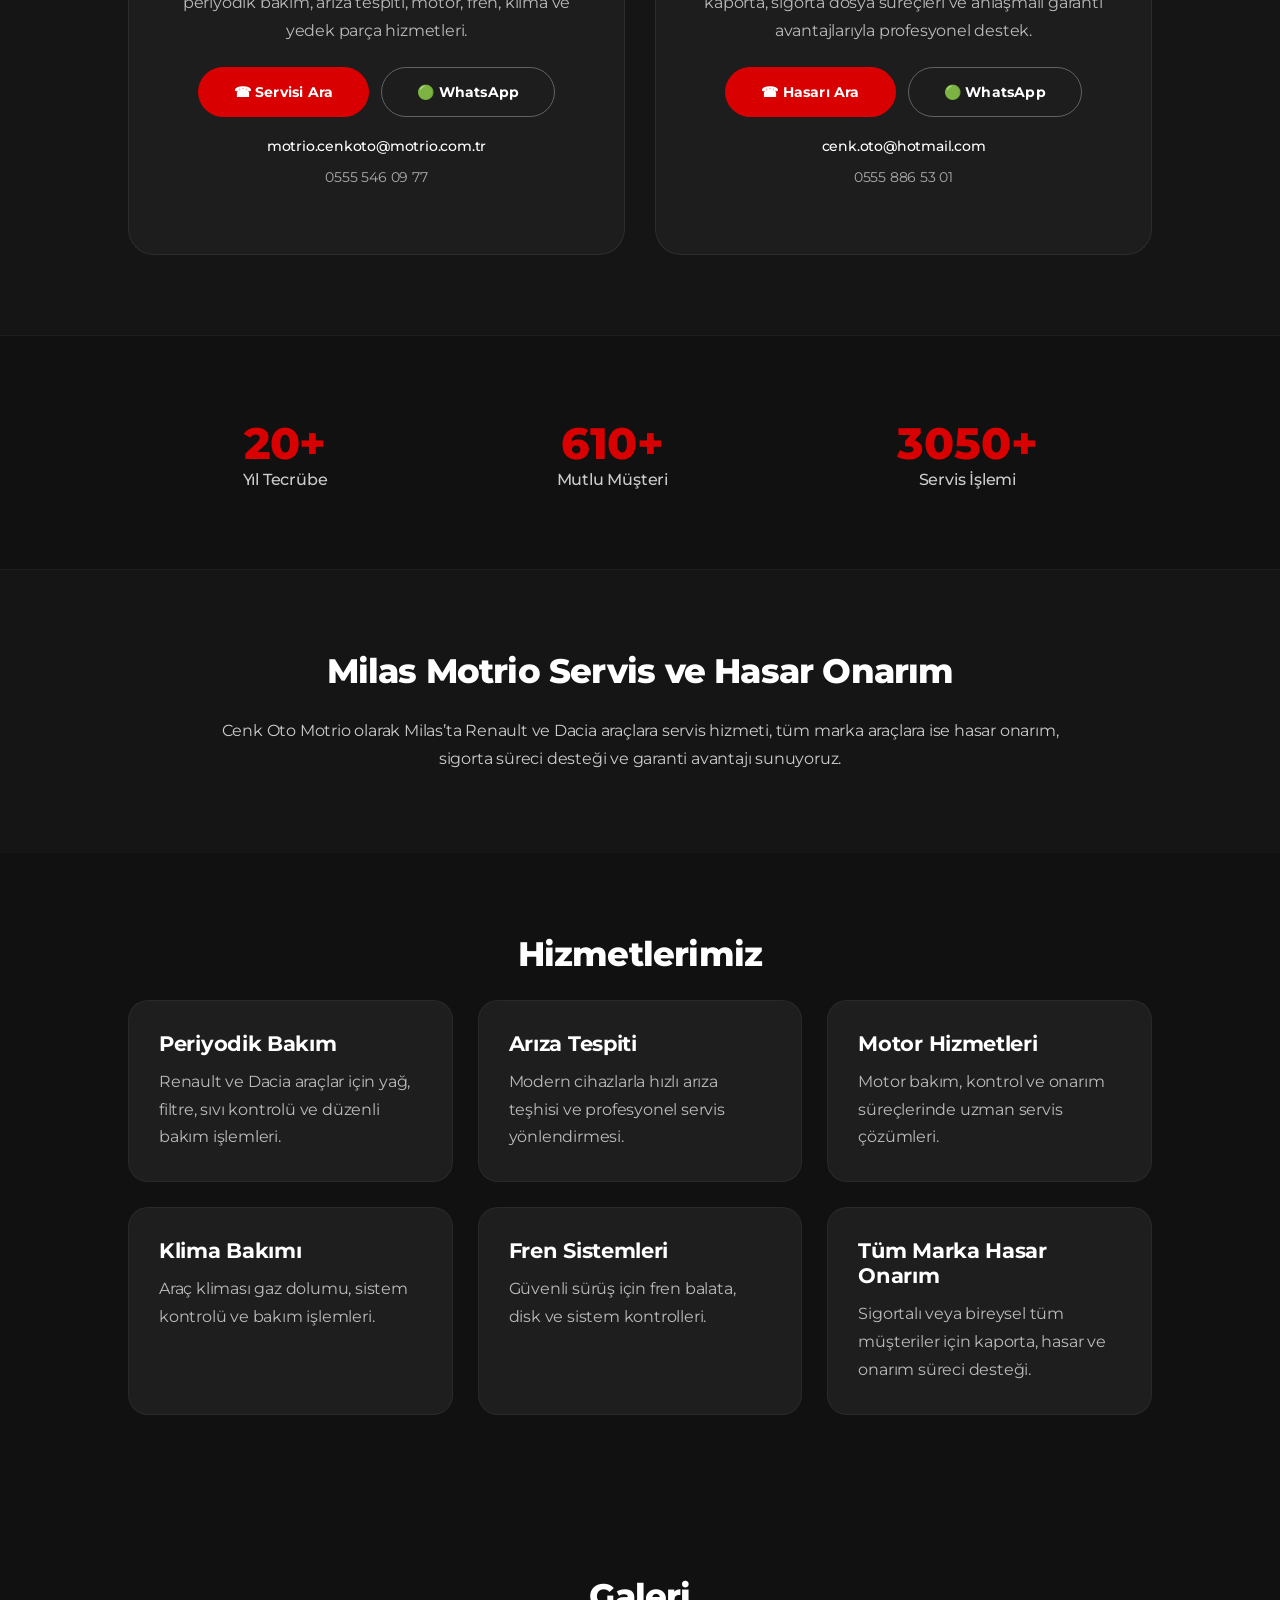
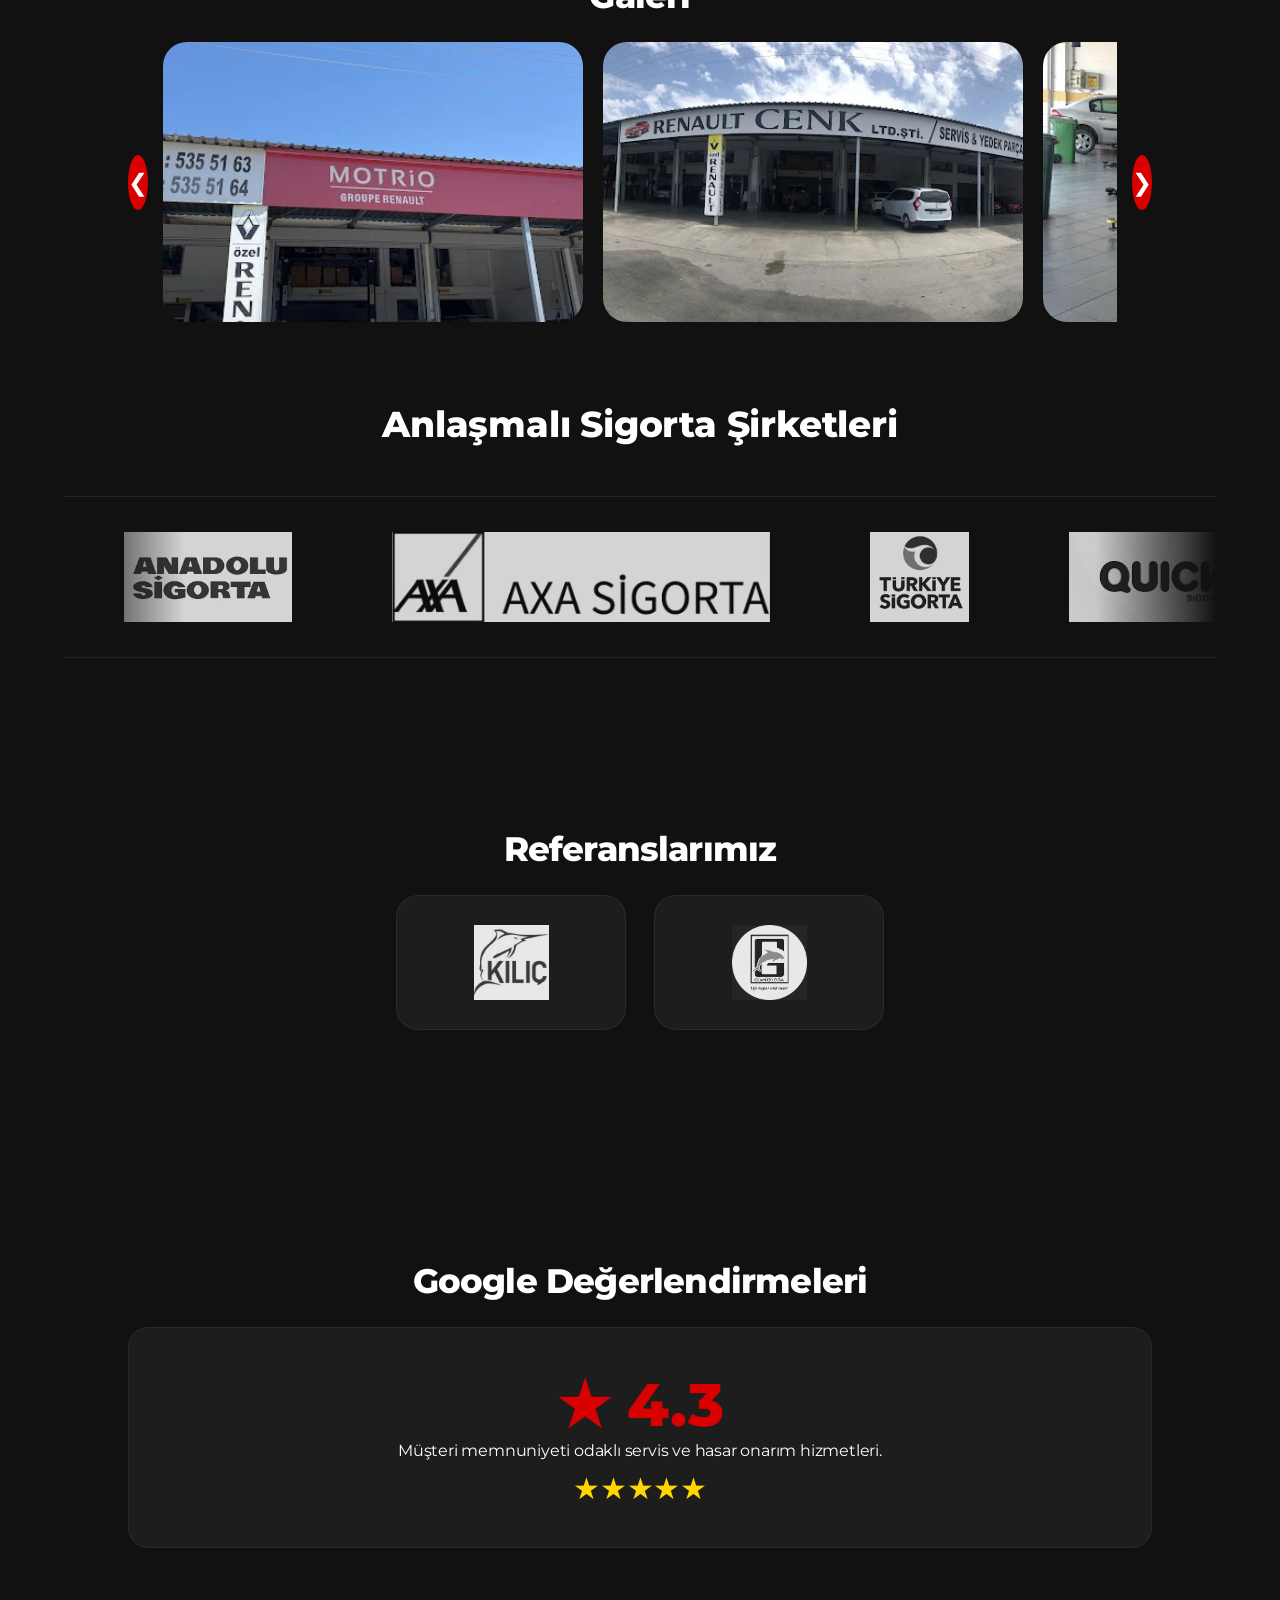
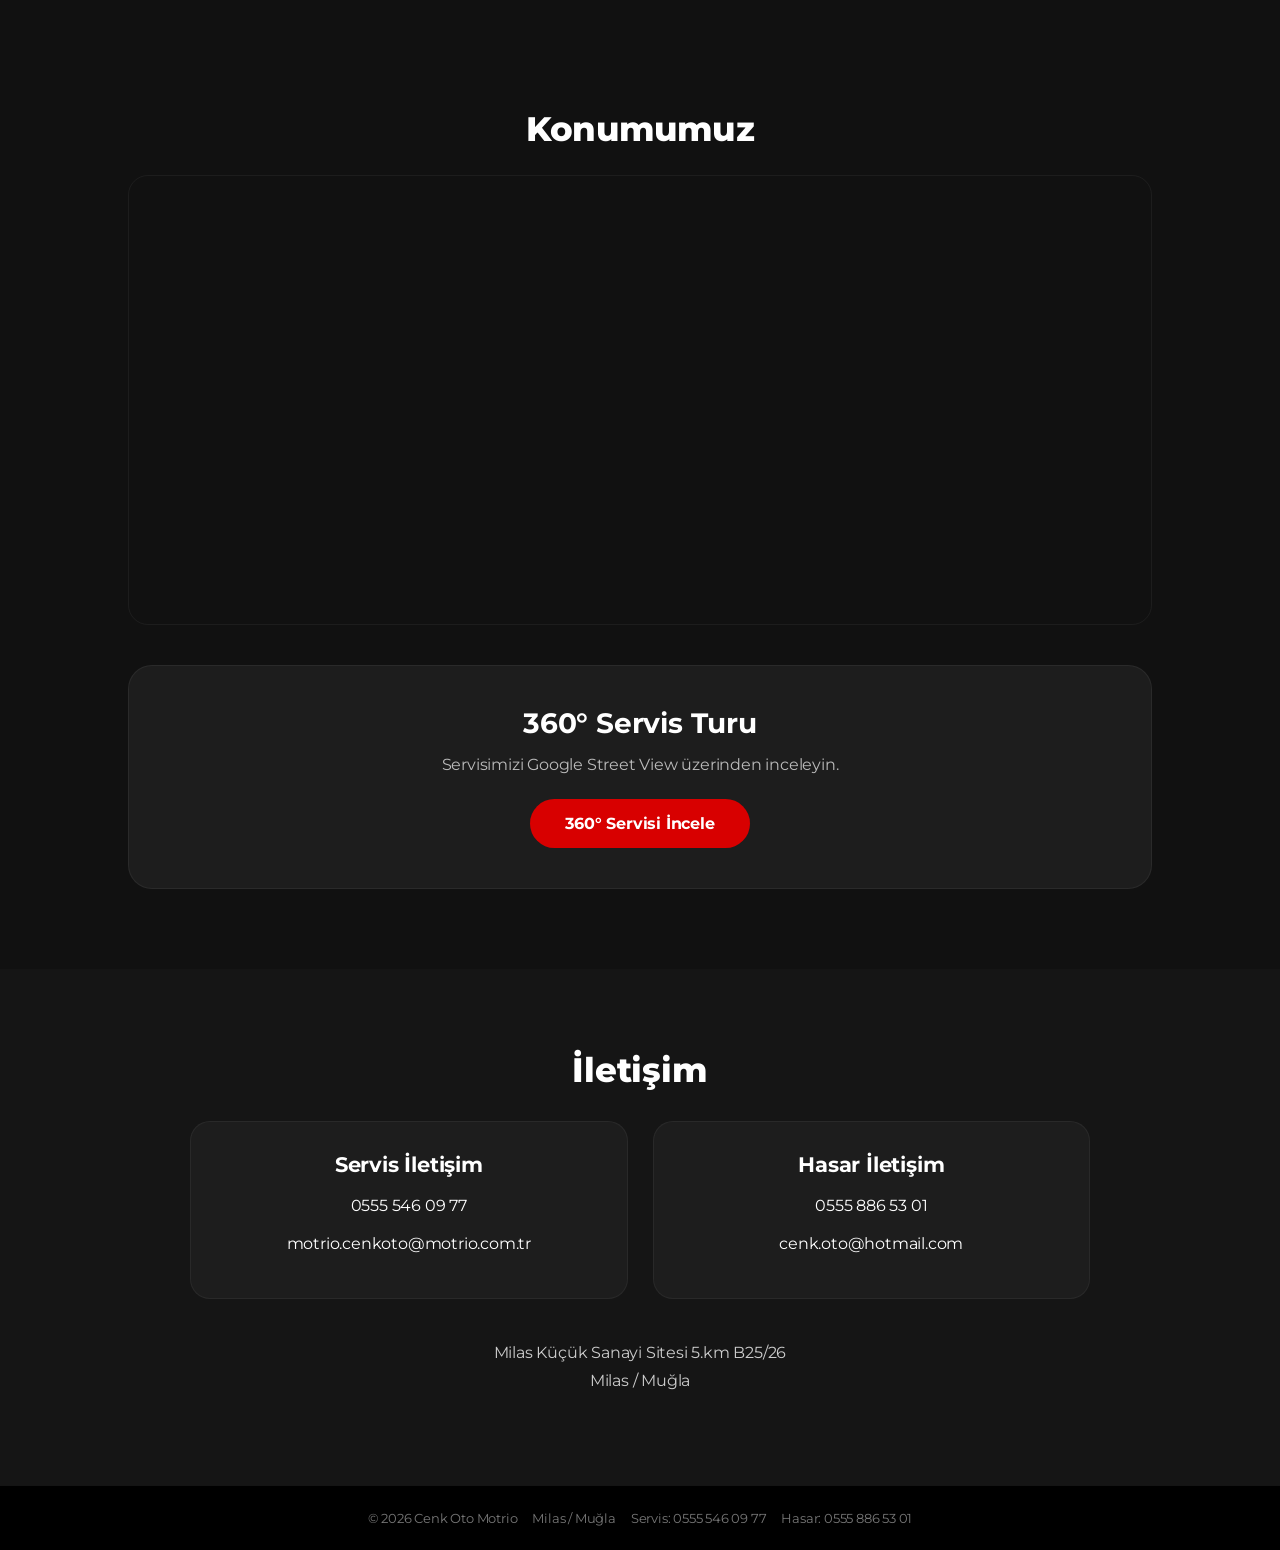
==== commit 5b9c0cee: "Fix hero responsive design" ====
--- a/index.html
+++ b/index.html
@@ -41,19 +41,23 @@
   
   
   <section class="hero">
+  
+   <h1><center>Cenk Oto Milas<br></center></h1>
   <div class="hero-inner">
+  
+ 
 
     <div class="hero-left">
      
-
-      <h1>Cenk Oto Milas<br><span style="font-size:33px">Servis ve Hasar Merkezi</span></h1>
+<br>
+      
+	  <span style="font-size:33px;">Motrio Servis ve Hasar Merkezi</span>
 
       <p class="hero-kicker">Renault Group · Dacia · Motrio </p>
 
       <p class="hero-text">
-        Renault ve Dacia araçlar için Motrio servis hizmetleri;
-        tüm marka araçlar için hasar onarım, sigorta süreçleri
-        ve anlaşmalı garanti avantajları.
+       Renault ve Dacia araçlar için Motrio standartlarında profesyonel servis hizmetleri sunarken, tüm marka araçlara yönelik hasar onarım, sigorta süreç yönetimi ve garanti avantajlarıyla kapsamlı çözümler sağlıyoruz.
+
       </p>
 	  
 	  <div class="hero-buttons">
--- a/style.css
+++ b/style.css
@@ -1521,4 +1521,85 @@
     .insurance-marquee::after{
         width:50px;
     }
+}
+/* =====================================
+   125% ZOOM = MOBİL GÖRÜNÜM
+===================================== */
+
+@media (max-width: 1500px){
+
+  .hero-inner{
+    display:flex !important;
+    flex-direction:column !important;
+    align-items:center !important;
+    text-align:center !important;
+    gap:40px;
+  }
+
+  .hero-left{
+    width:100%;
+    max-width:900px;
+    text-align:center;
+  }
+
+  .hero-left h1{
+    font-size:56px;
+    line-height:1.1;
+  }
+
+  .hero-kicker,
+  .hero-text{
+    margin-left:auto;
+    margin-right:auto;
+    max-width:700px;
+  }
+
+  .hero-buttons,
+  .hero-badges,
+  .brand-buttons{
+    justify-content:center;
+  }
+
+  .hero-right{
+    width:100%;
+    max-width:1100px;
+
+    display:grid !important;
+    grid-template-columns:repeat(3,1fr);
+
+    gap:20px;
+  }
+}
+
+/* =====================================
+   150% ZOOM
+===================================== */
+
+@media (max-width: 1200px){
+
+  .hero-right{
+    grid-template-columns:1fr !important;
+    max-width:520px;
+  }
+
+  .hero-left h1{
+    font-size:46px;
+  }
+
+}
+
+/* =====================================
+   TELEFON
+===================================== */
+
+@media (max-width: 768px){
+
+  .hero-left h1{
+    font-size:38px;
+  }
+
+  .hero-right{
+    max-width:100%;
+  }
+
 }
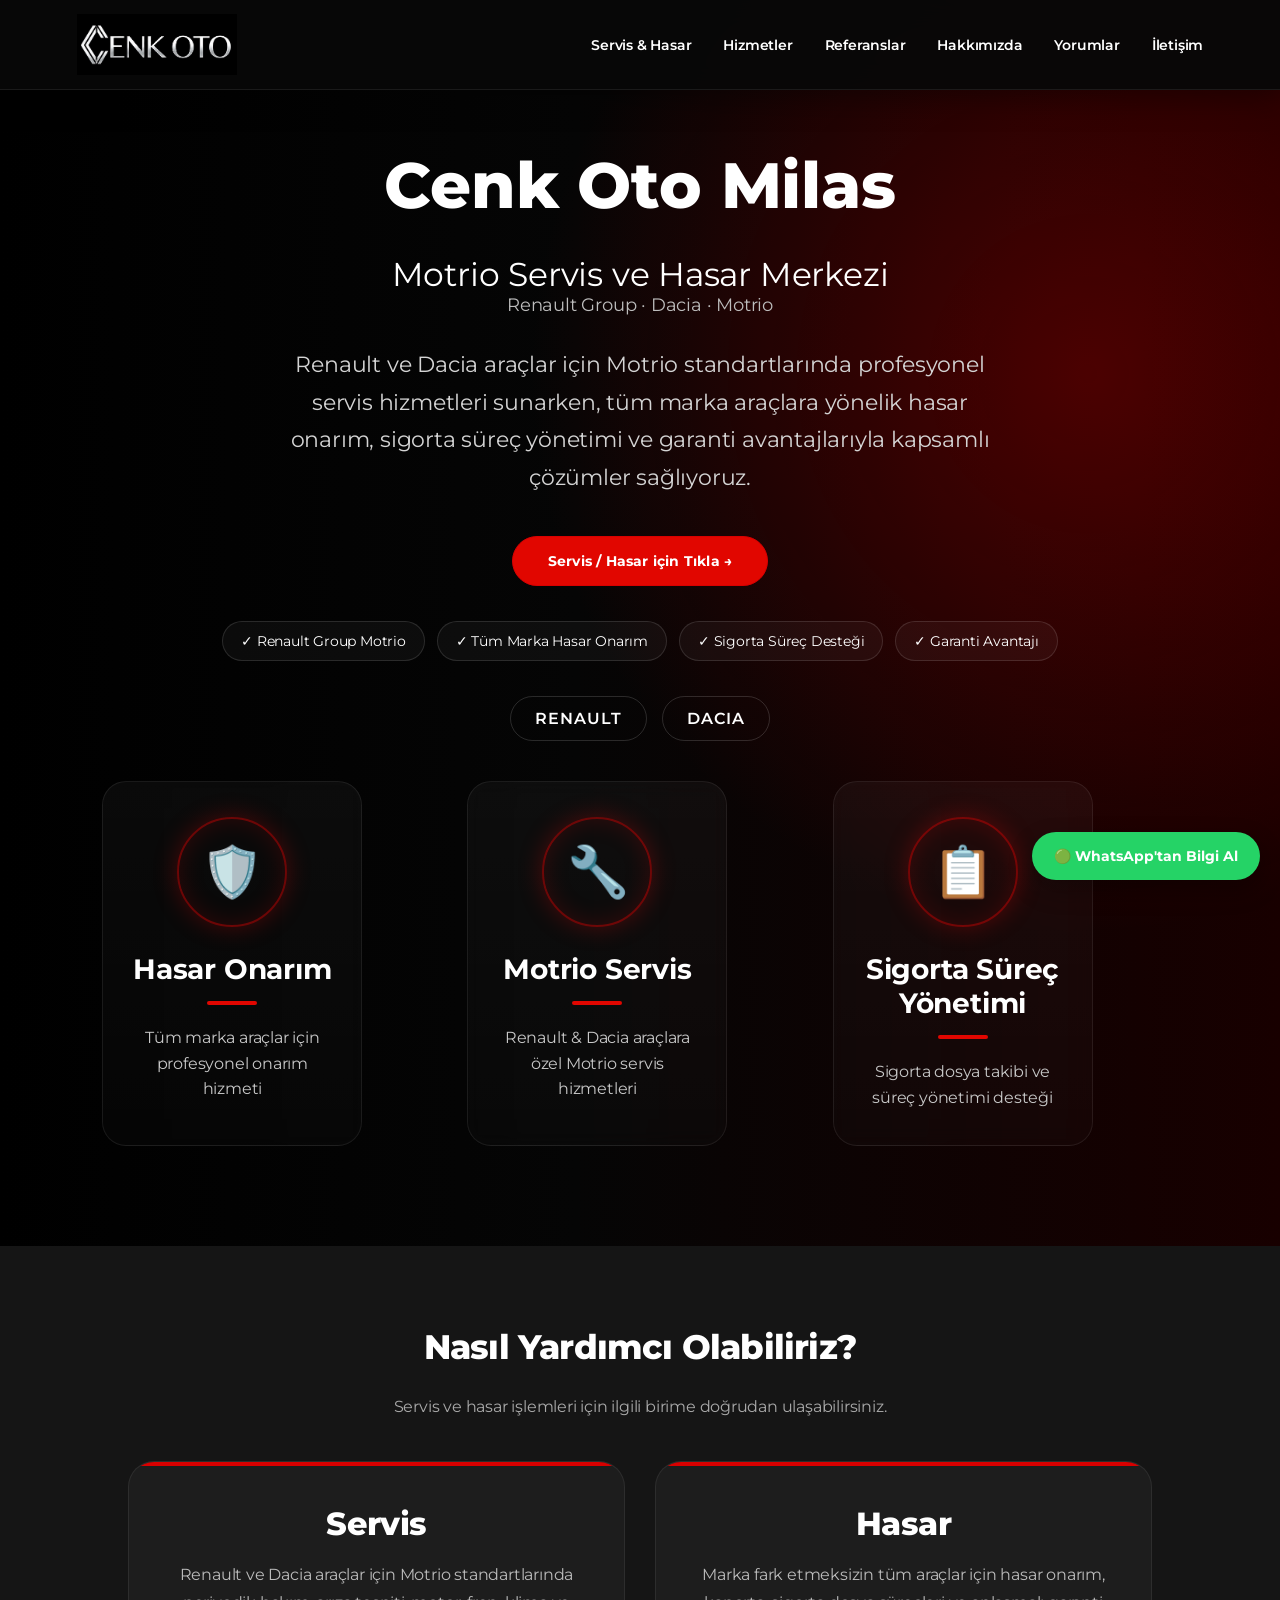
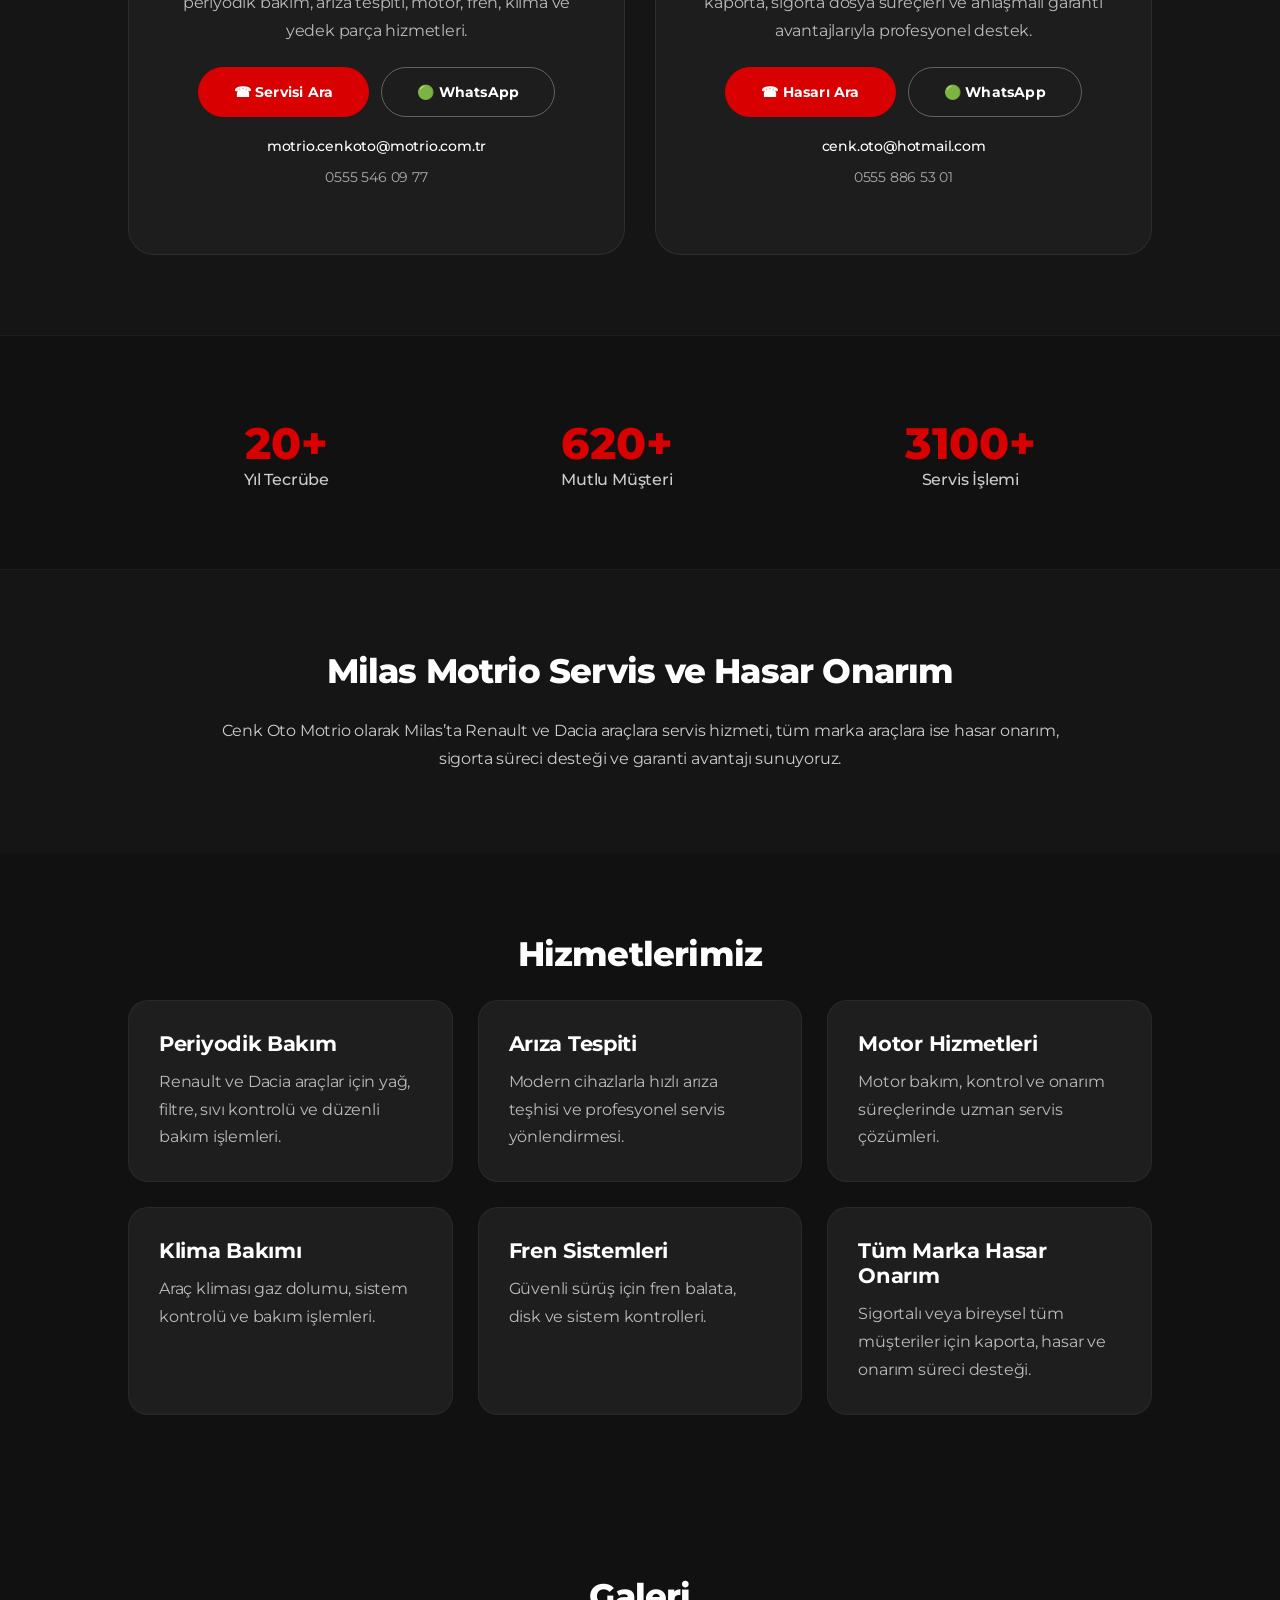
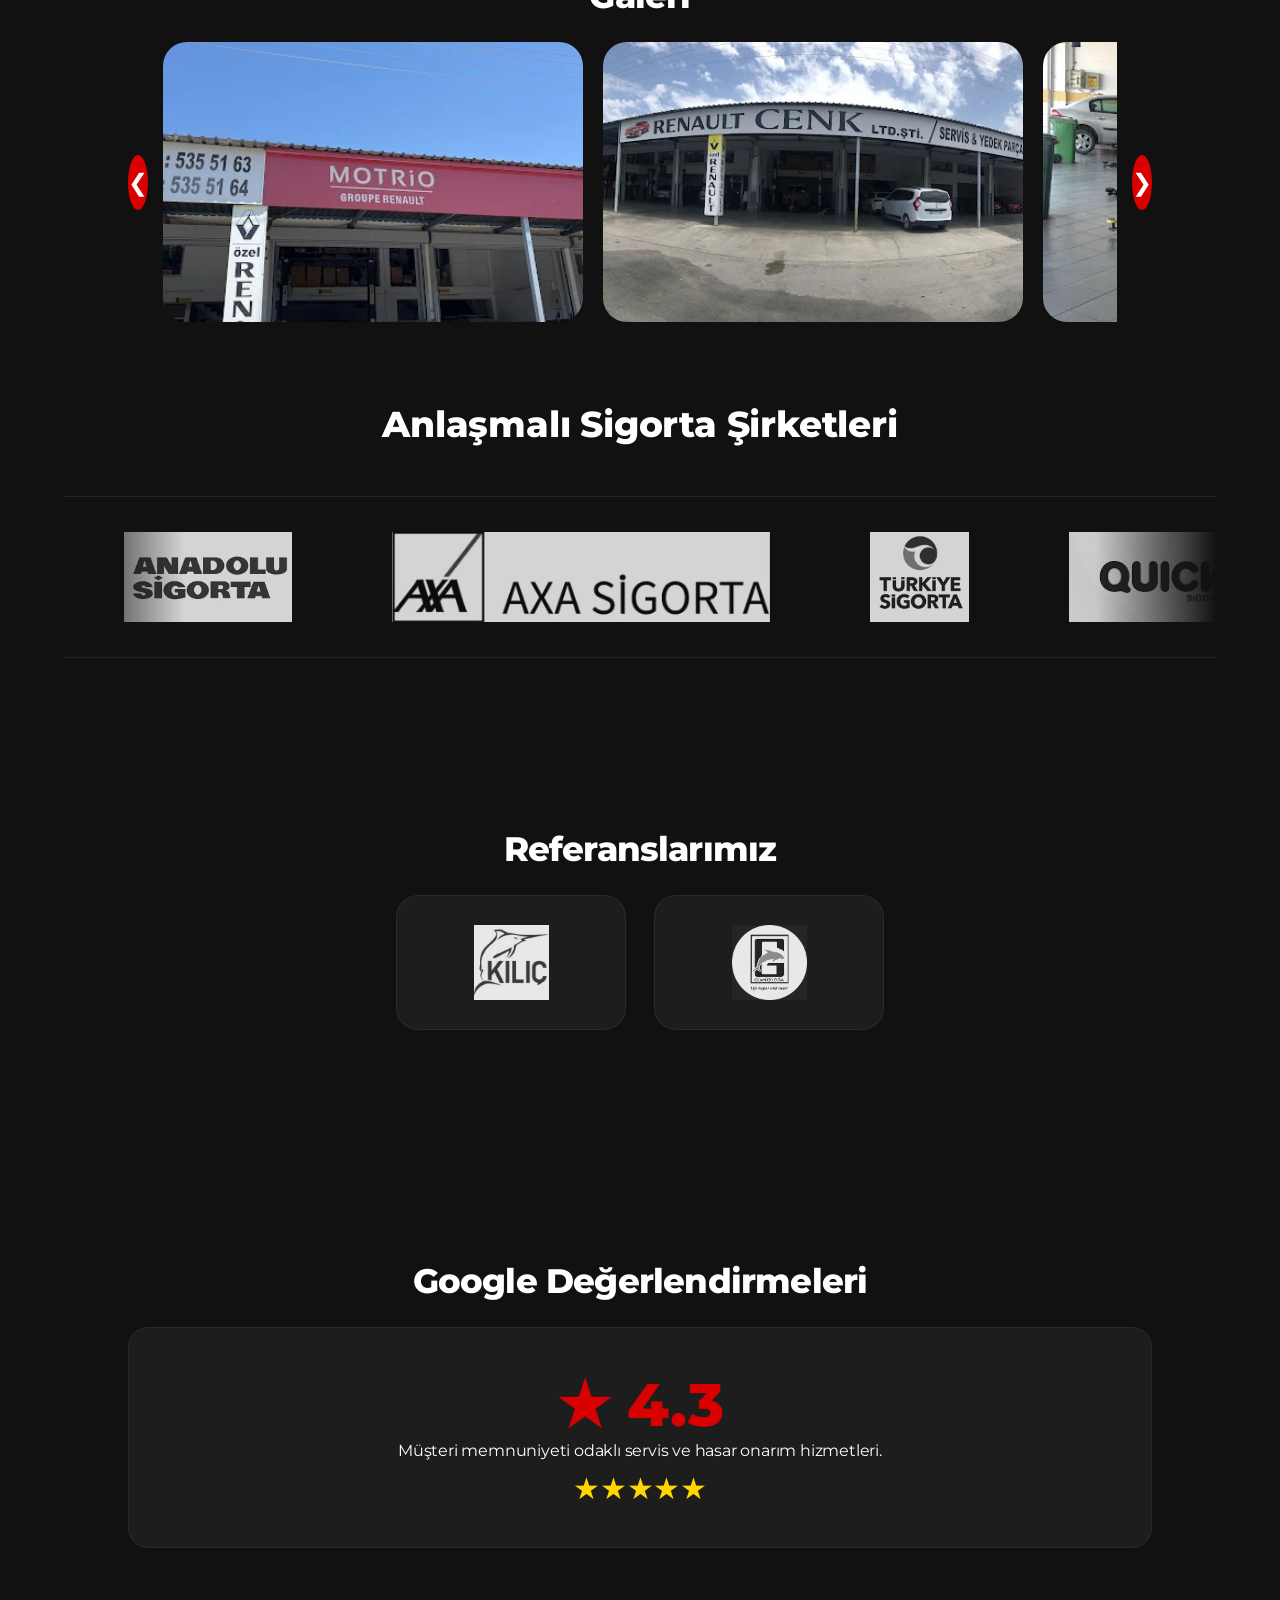
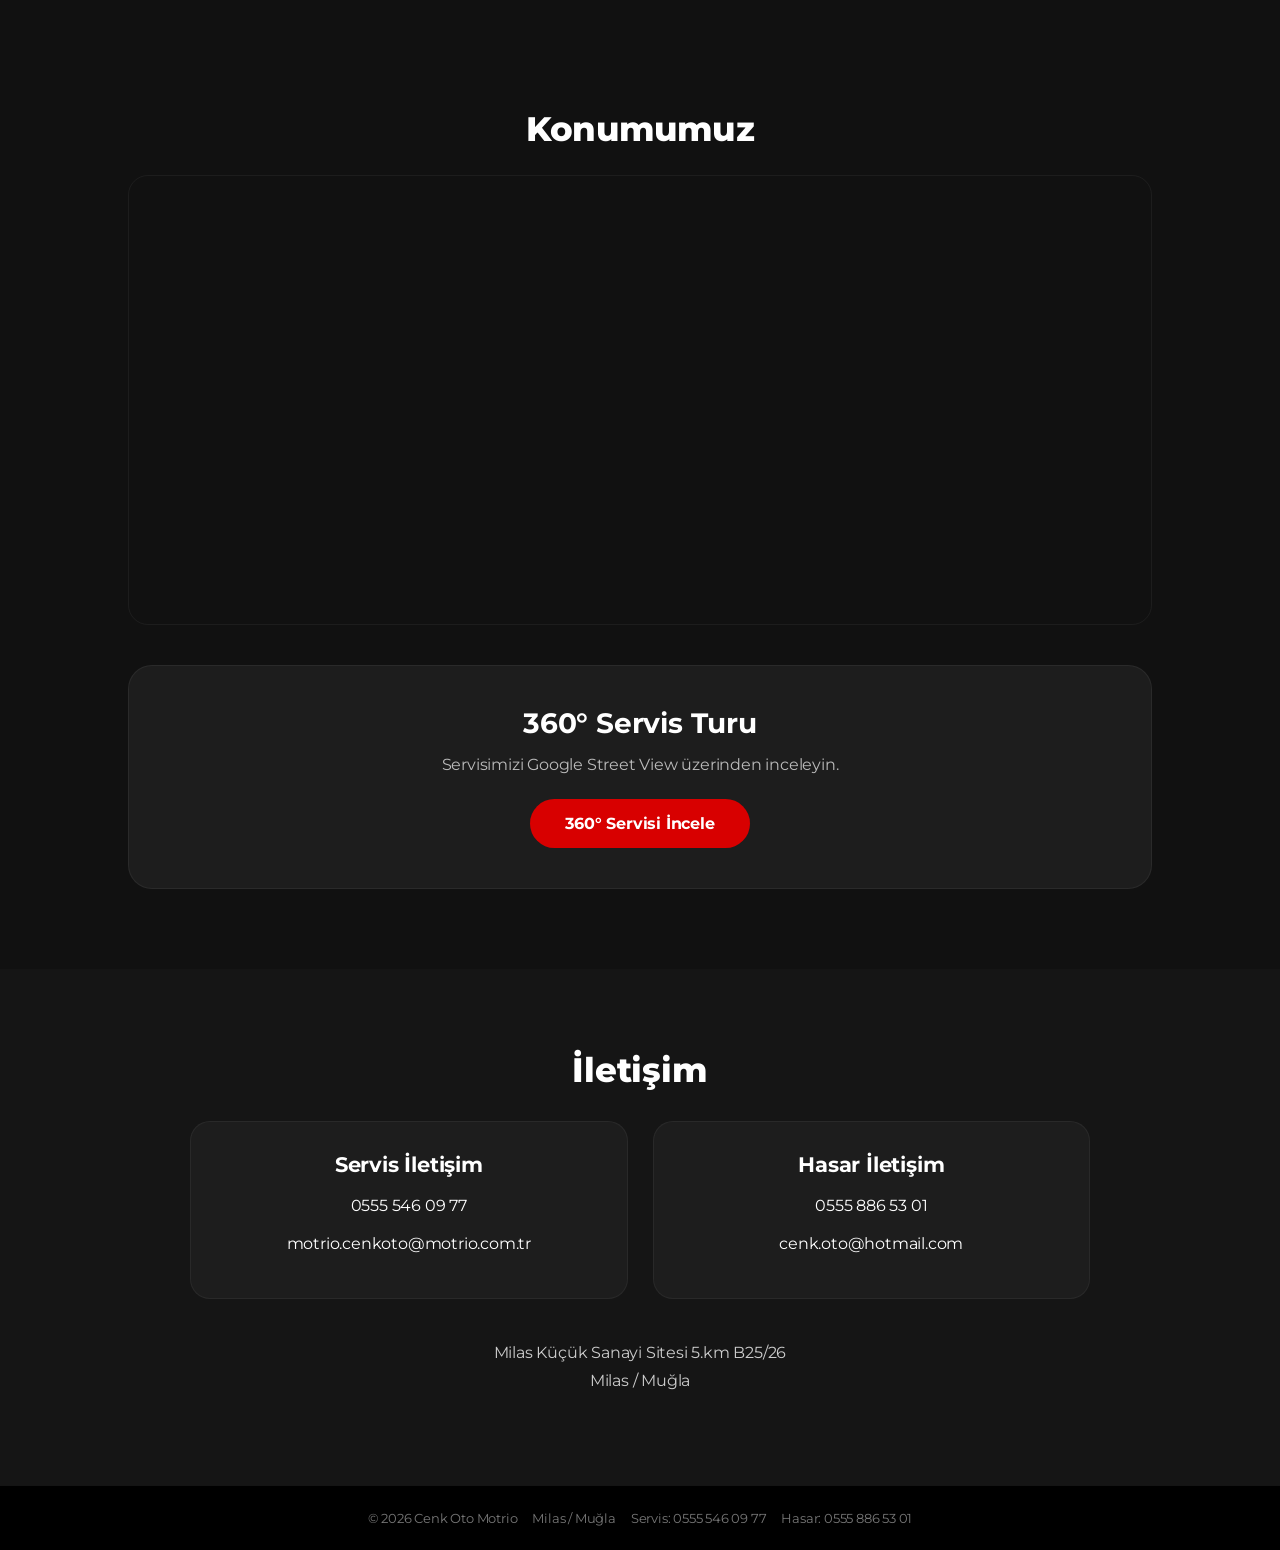
==== commit 2d8c526a: "icon" ====
--- a/index.html
+++ b/index.html
@@ -10,7 +10,11 @@
 content="Milas Renault Servisi, Motrio Servis, Renault ve Dacia bakım, onarım, kaporta boya ve sigorta hasar hizmetleri.">
 
   <link rel="stylesheet" href="style.css">
-  <link rel="icon" type="image/x-icon" href="images/favlogo.png">
+
+
+	
+<link rel="shortcut icon" type="image/png" href="/images/favlogo.png?v=3">
+<link rel="icon" href="/favlogo.ico">
 
   <link rel="preconnect" href="https://fonts.googleapis.com">
   <link rel="preconnect" href="https://fonts.gstatic.com" crossorigin>
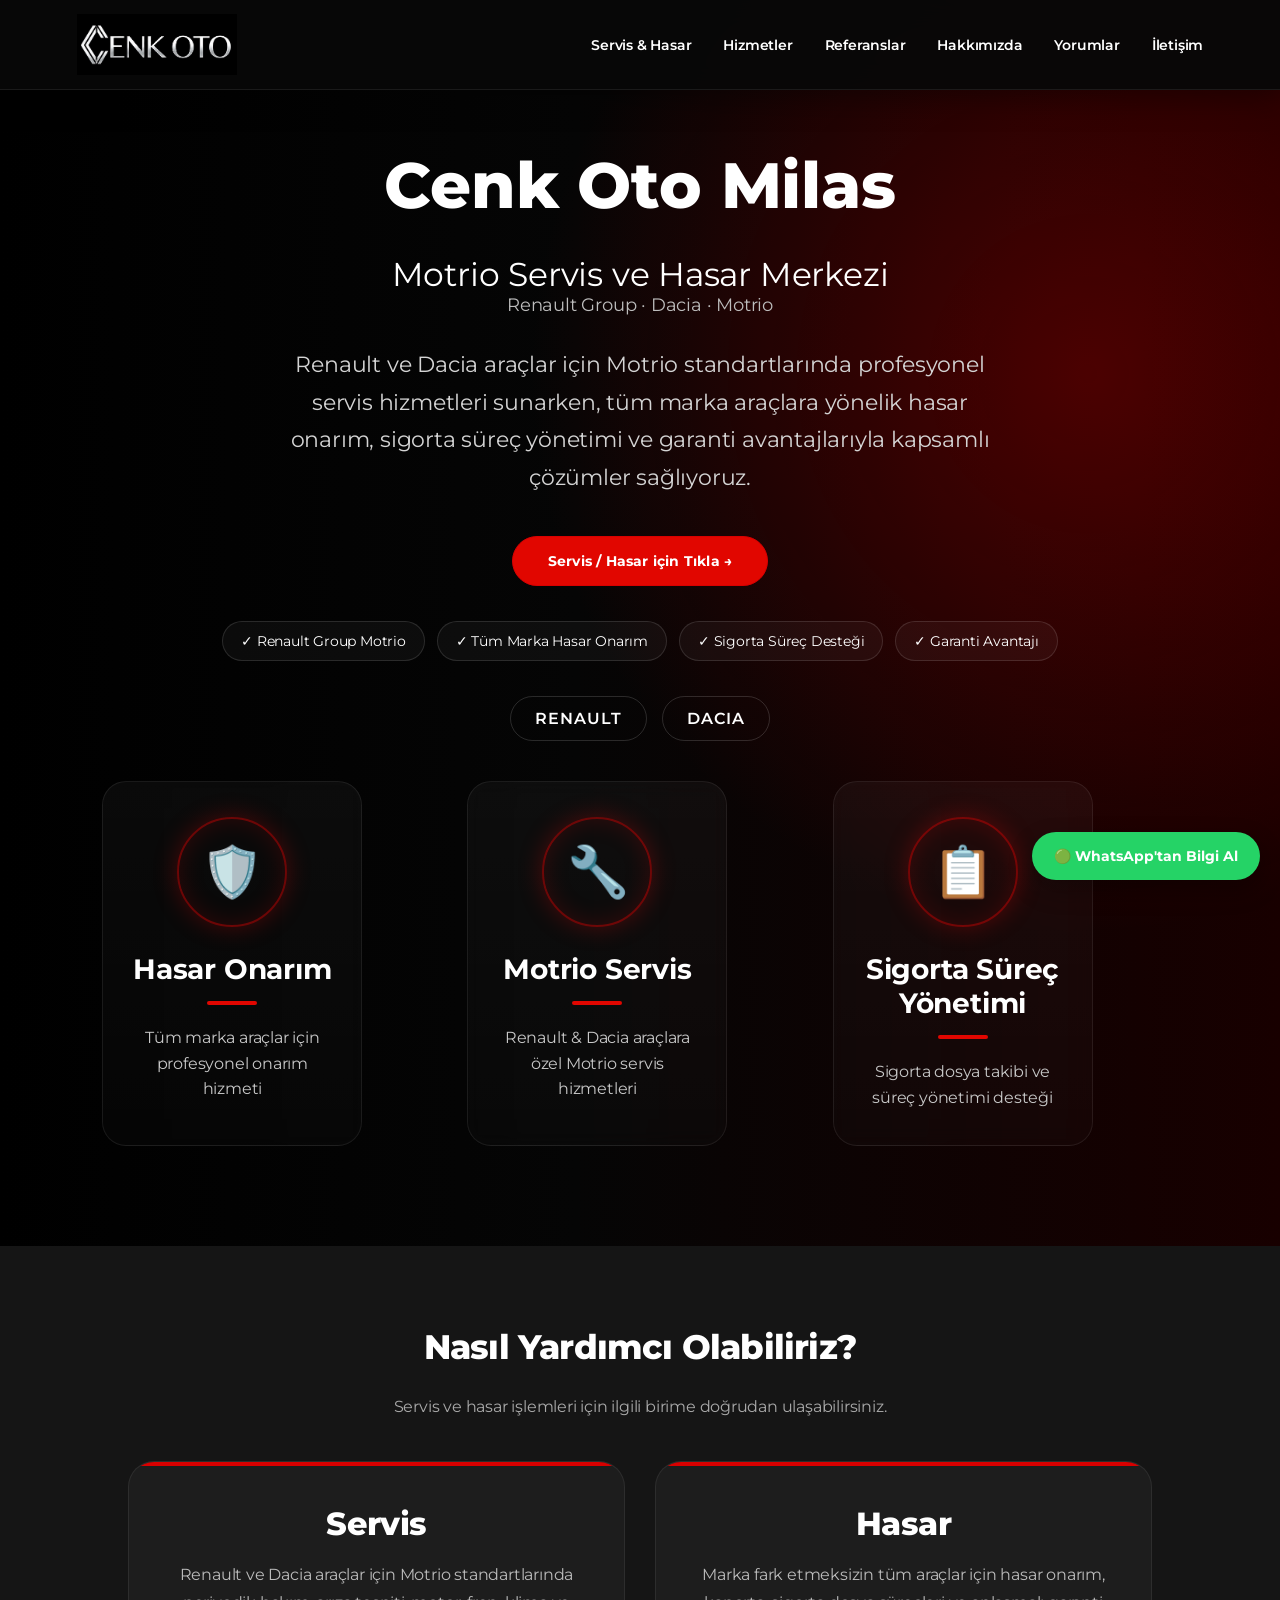
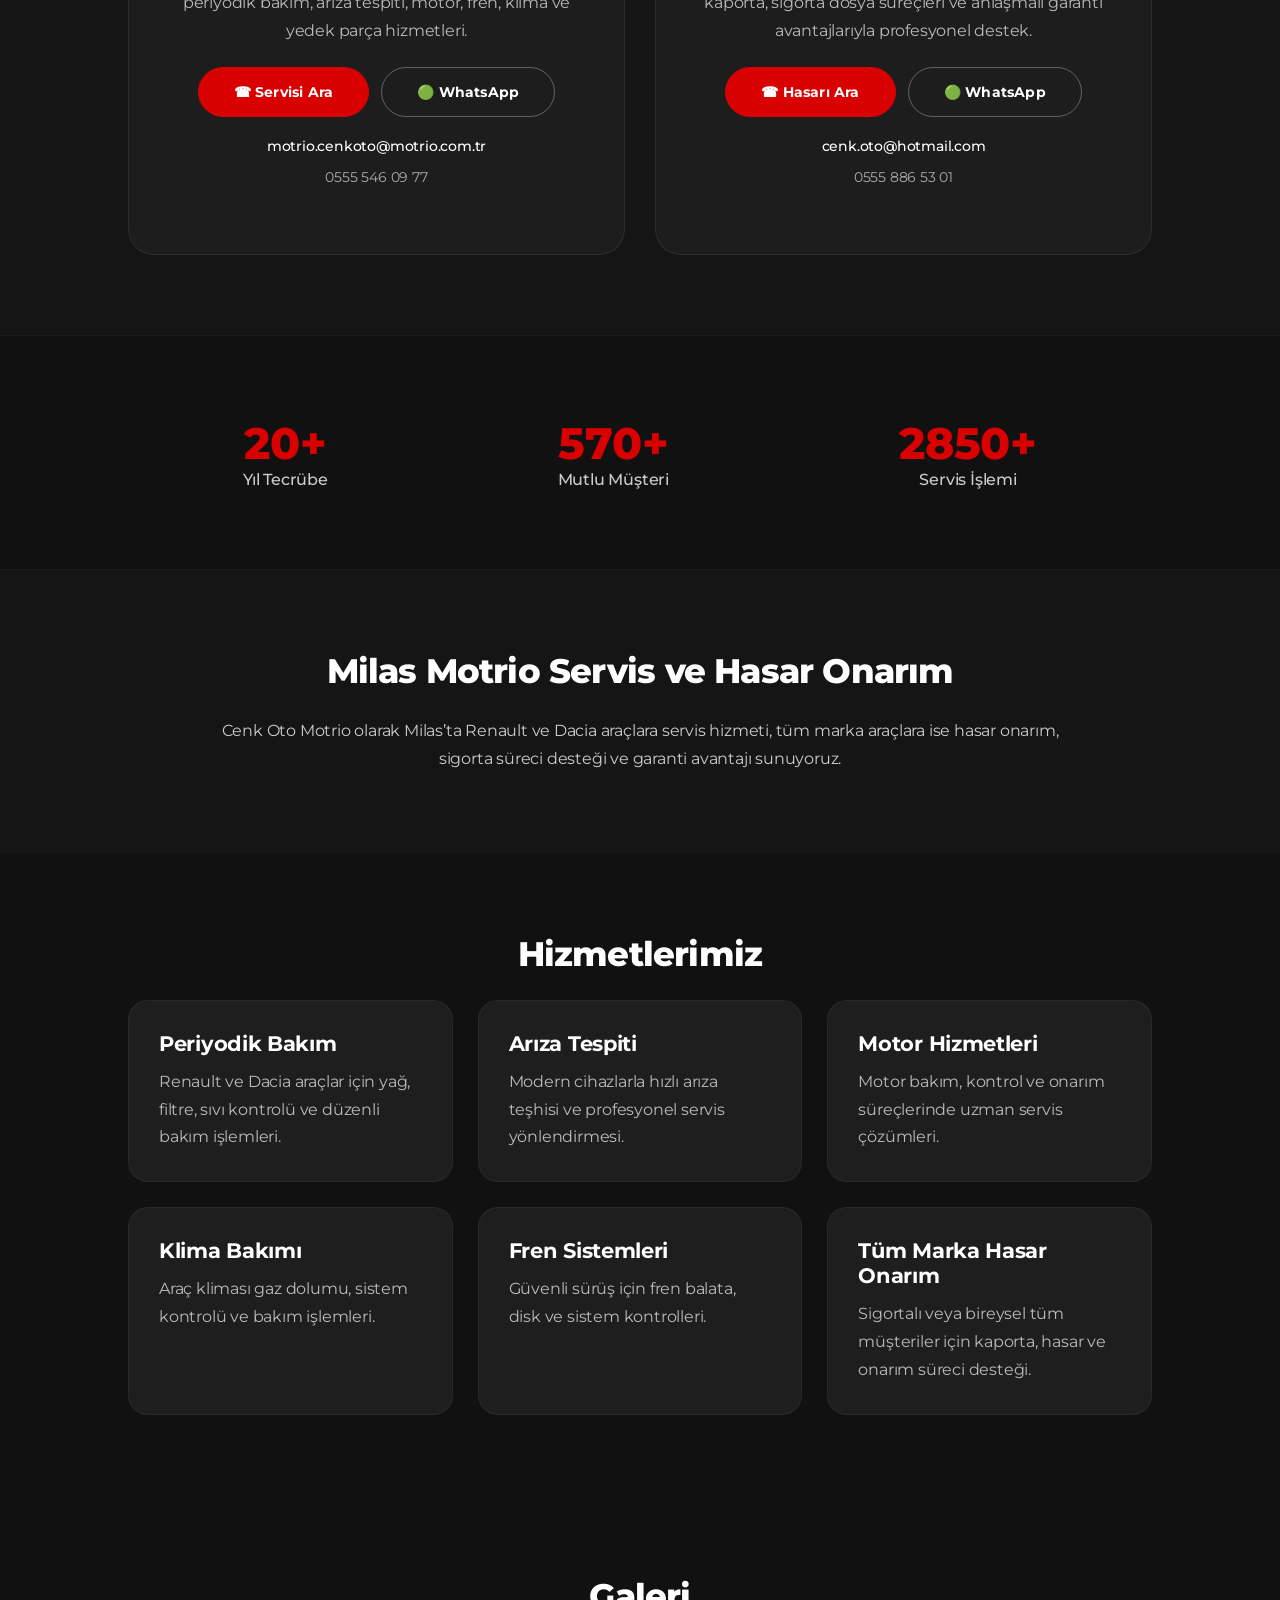
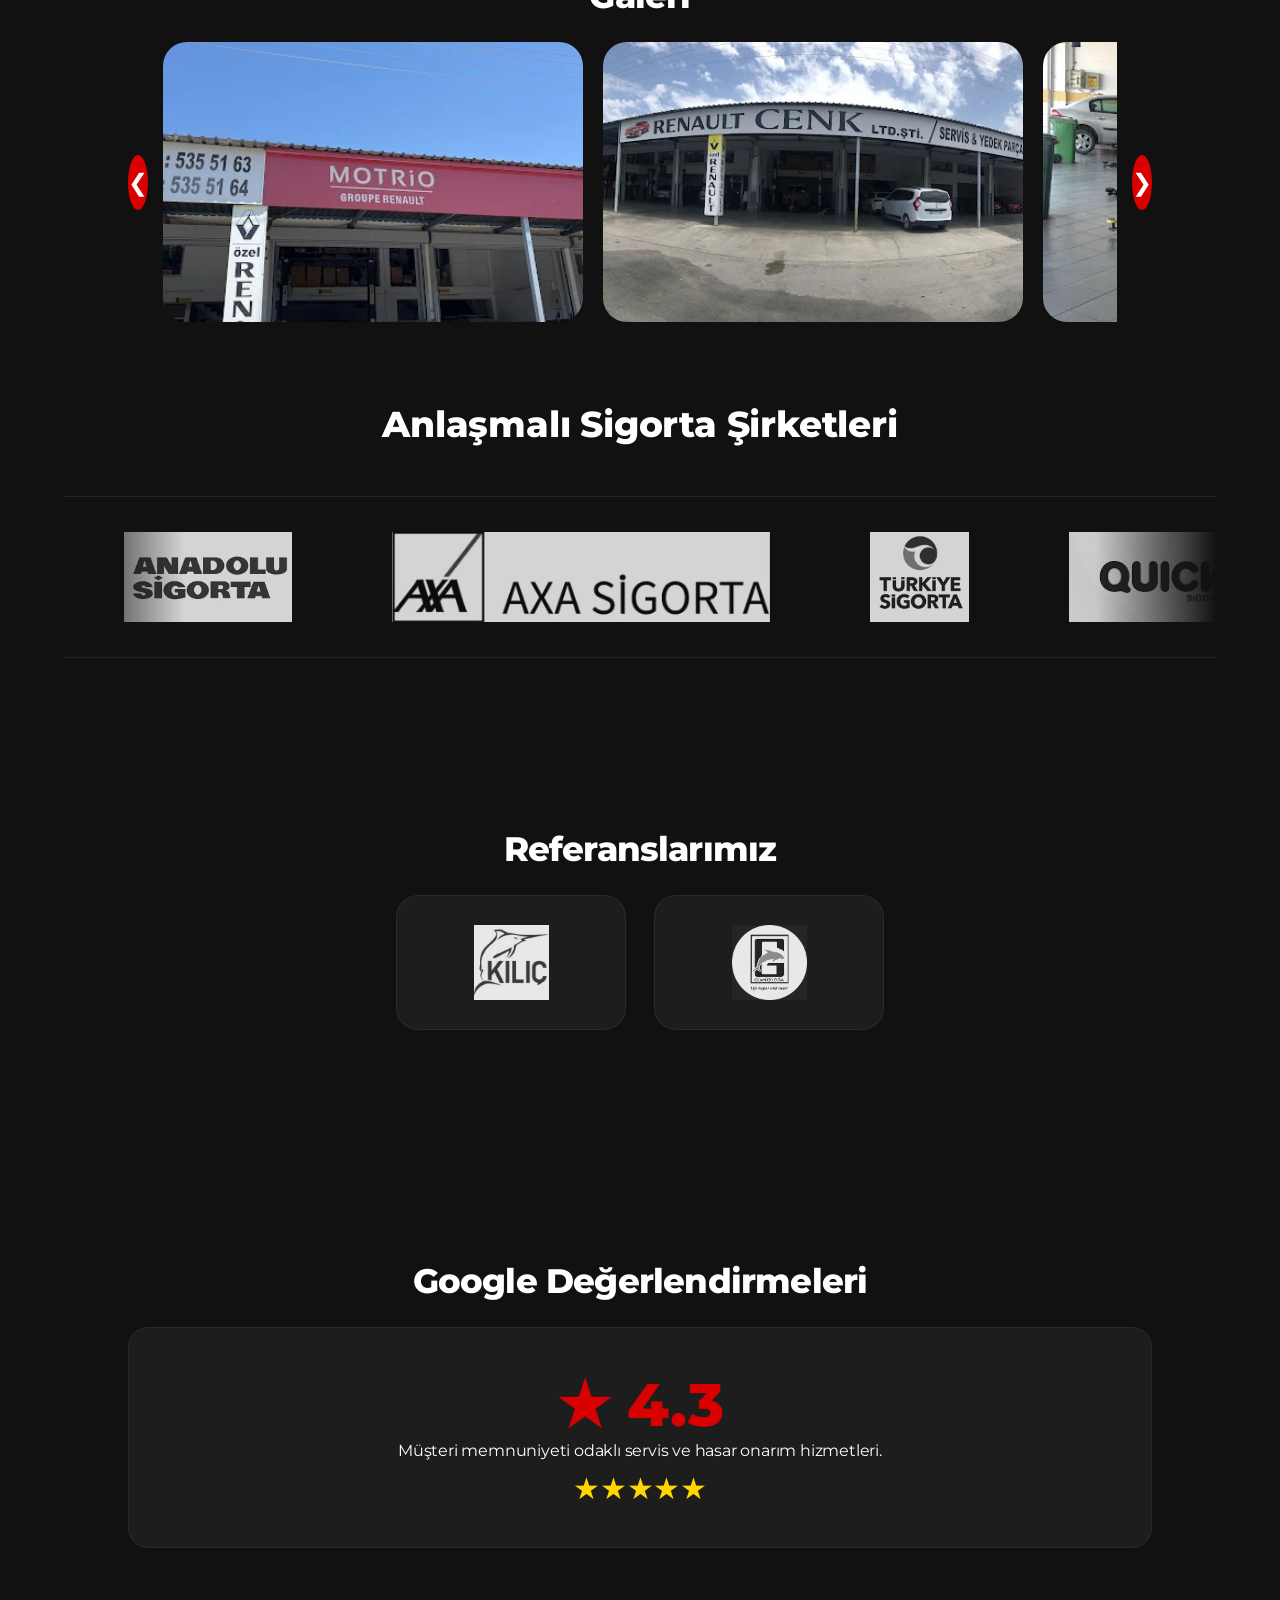
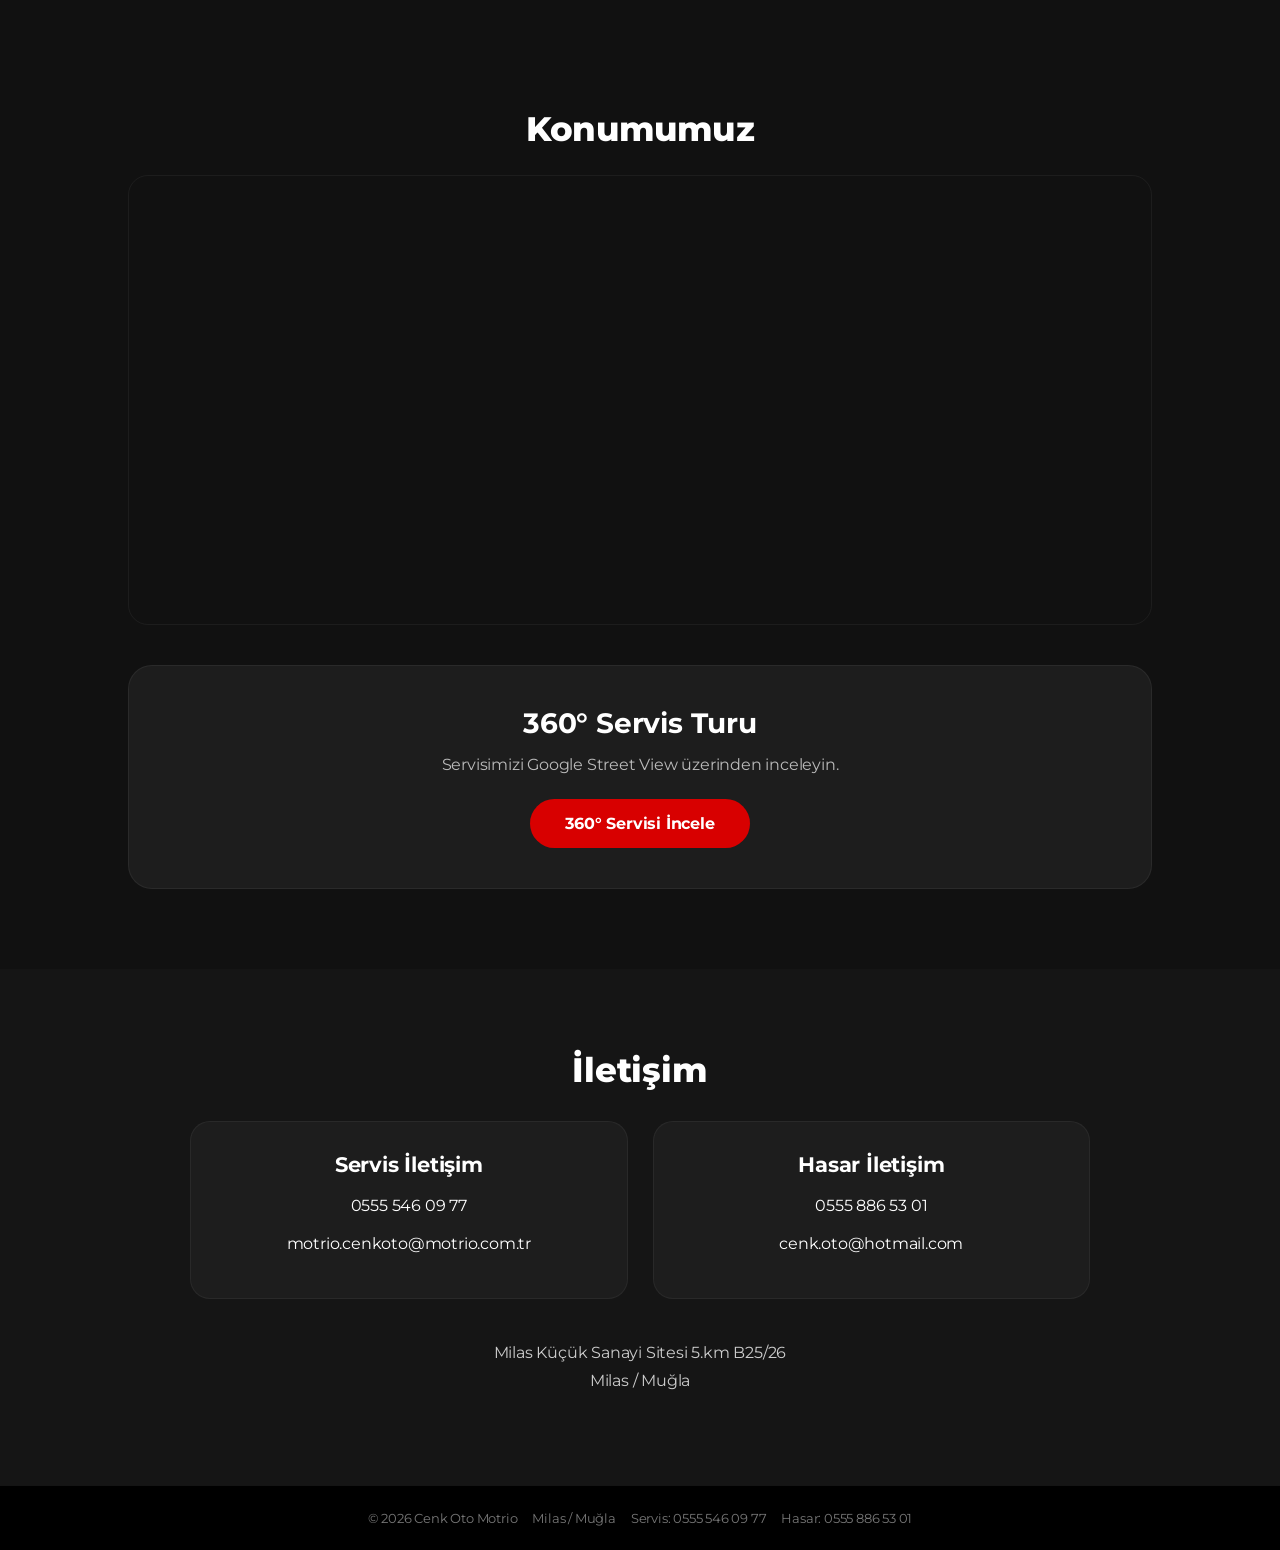
==== commit 930ed96d: "icon" ====
--- a/index.html
+++ b/index.html
@@ -14,7 +14,7 @@
 
 	
 <link rel="shortcut icon" type="image/png" href="/images/favlogo.png?v=3">
-<link rel="icon" href="/favlogo.ico">
+<link rel="icon" href="/favicon.ico">
 
   <link rel="preconnect" href="https://fonts.googleapis.com">
   <link rel="preconnect" href="https://fonts.gstatic.com" crossorigin>
